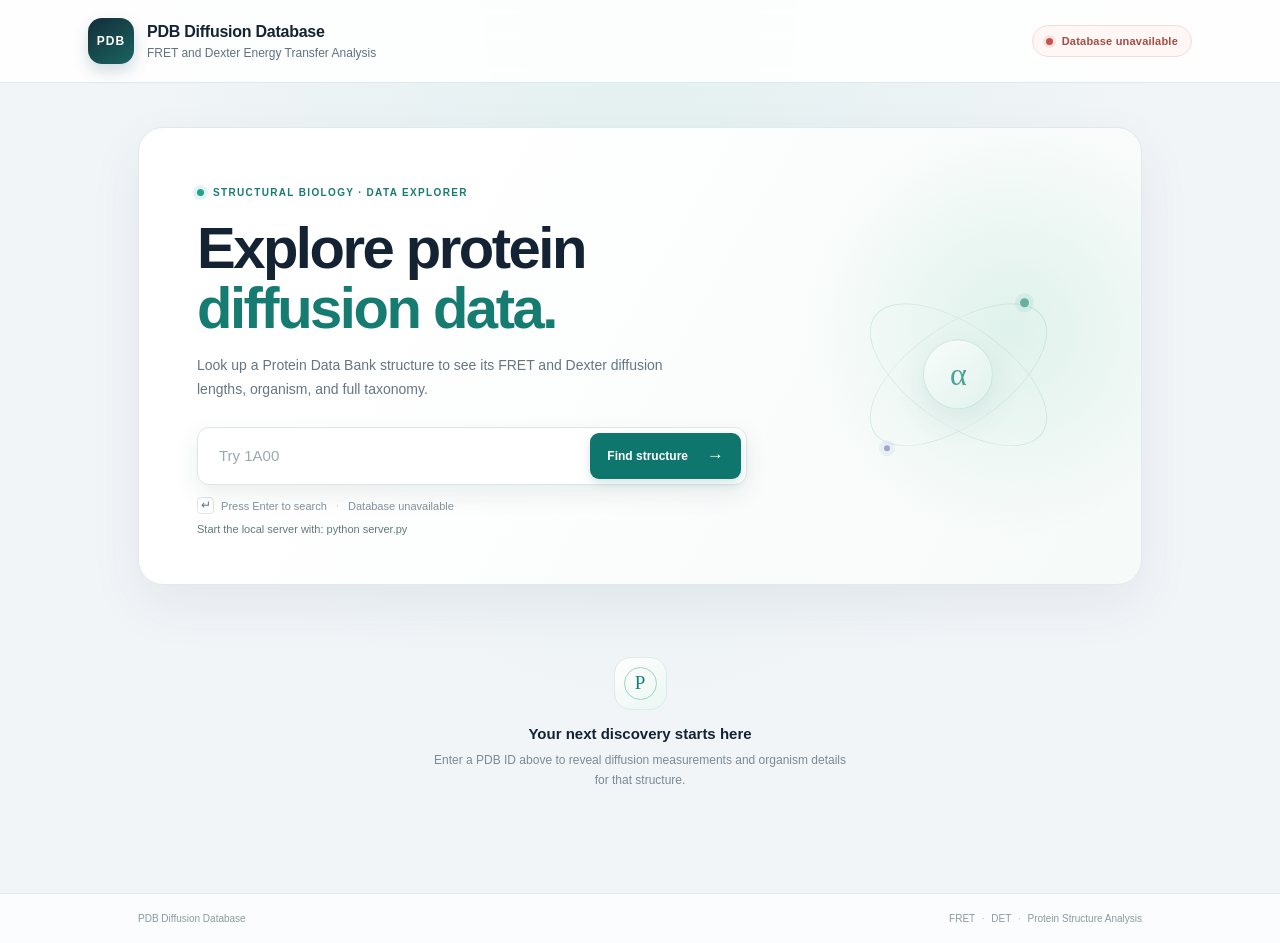
==== index.html @ 1351ec90 "first commit" ====
<!DOCTYPE html>
<html lang="en">
<head>
    <meta charset="UTF-8">
    <meta name="viewport" content="width=device-width, initial-scale=1.0">

    <title>PDB Diffusion Database</title>

    <link rel="stylesheet" href="style.css">
</head>

<body>

    <!-- Header -->
    <header class="site-header">
        <div class="header-container">
            <div class="brand">
                <div class="brand-mark" aria-hidden="true">PDB</div>

                <div>
                    <h1>PDB Diffusion Database</h1>
                    <p>FRET and Dexter Energy Transfer Analysis</p>
                </div>
            </div>
            <div class="dataset-indicator" id="connectionStatus" role="status">
                <span class="status-dot"></span>
                Connecting to database
            </div>
        </div>
    </header>


    <!-- Main -->
    <main class="main-container">

        <!-- Search Section -->
        <section class="search-section">

            <div class="section-label">
                <span class="label-spark" aria-hidden="true"></span>
                STRUCTURAL BIOLOGY · DATA EXPLORER
            </div>

            <h2>Explore protein<br><span>diffusion data.</span></h2>

            <p class="search-description">
                Look up a Protein Data Bank structure to see its FRET and
                Dexter diffusion lengths, organism, and full taxonomy.
            </p>

            <form class="search-box" id="searchForm">

                <input
                    type="text"
                    id="pdbInput"
                    placeholder="Try 1A00"
                    autocomplete="off"
                    spellcheck="false"
                    maxlength="4"
                    aria-label="Four-character PDB identifier"
                    aria-describedby="searchHint"
                >

                <button id="searchButton" type="submit">
                    <span>Find structure</span>
                    <span class="button-arrow" aria-hidden="true">→</span>
                </button>

            </form>

            <p class="search-hint" id="searchHint">
                <span class="hint-key">↵</span> Press Enter to search
                <span class="hint-divider">·</span>
                <span id="recordCount">Preparing database index…</span>
            </p>
            <div class="search-status" id="searchStatus" role="status" aria-live="polite"></div>
            <div class="hero-decoration" aria-hidden="true">
                <span class="orbit orbit-one"></span>
                <span class="orbit orbit-two"></span>
                <span class="orbit-core">α</span>
                <span class="orbit-dot orbit-dot-one"></span>
                <span class="orbit-dot orbit-dot-two"></span>
            </div>

        </section>


        <!-- Result -->
        <section id="resultSection" class="result-section hidden">

            <!-- PDB Header -->
            <div class="result-header">

                <div>
                    <span class="result-label">PDB STRUCTURE</span>

                    <h2 id="pdbIdDisplay">1A00</h2>
                </div>

                <div class="result-status">
                    <span class="status-dot"></span>
                    Database Match
                </div>

            </div>


            <!-- Diffusion Results -->
            <div class="metrics-grid">

                <div class="metric-card fret-card">

                    <div class="metric-title">
                        FRET Diffusion Length
                    </div>

                    <div class="metric-value">
                        <span id="fretValue">—</span>
                        <span class="metric-unit">Å</span>
                    </div>

                    <div class="metric-description">
                        Förster Resonance Energy Transfer
                    </div>

                </div>


                <div class="metric-card det-card">

                    <div class="metric-title">
                        DET Diffusion Length
                    </div>

                    <div class="metric-value">
                        <span id="detValue">—</span>
                        <span class="metric-unit">Å</span>
                    </div>

                    <div class="metric-description">
                        Dexter Energy Transfer
                    </div>

                </div>

            </div>


            <!-- Organism -->
            <div class="content-card">

                <div class="card-header">
                    <h3>Organism Information</h3>
                </div>

                <div class="info-grid">

                    <div class="info-item">
                        <span class="info-label">Species</span>
                        <span class="info-value" id="species"></span>
                    </div>

                    <div class="info-item">
                        <span class="info-label">Scientific Name</span>
                        <span class="info-value" id="scientificName"></span>
                    </div>

                    <div class="info-item">
                        <span class="info-label">Taxonomy ID</span>
                        <span class="info-value" id="taxId"></span>
                    </div>

                </div>

            </div>


            <!-- Taxonomy -->
            <div class="content-card">

                <div class="card-header">
                    <h3>Taxonomic Classification</h3>
                </div>

                <div class="taxonomy-grid">

                    <div class="taxonomy-item">
                        <span>Kingdom</span>
                        <strong id="kingdom">—</strong>
                    </div>

                    <div class="taxonomy-item">
                        <span>Phylum</span>
                        <strong id="phylum">—</strong>
                    </div>

                    <div class="taxonomy-item">
                        <span>Class</span>
                        <strong id="className">—</strong>
                    </div>

                    <div class="taxonomy-item">
                        <span>Order</span>
                        <strong id="order">—</strong>
                    </div>

                    <div class="taxonomy-item">
                        <span>Family</span>
                        <strong id="family">—</strong>
                    </div>

                    <div class="taxonomy-item">
                        <span>Genus</span>
                        <strong id="genus">—</strong>
                    </div>

                    <div class="taxonomy-item">
                        <span>Species</span>
                        <strong id="speciesY">—</strong>
                    </div>

                </div>

            </div>


            <!-- Lineage -->
            <div class="content-card">

                <div class="card-header">
                    <h3>Full Taxonomic Lineage</h3>
                </div>

                <div class="lineage" id="lineage">
                    —
                </div>

            </div>


            <!-- Raw Data -->
            <div class="content-card">

                <div class="card-header">
                    <h3>Database Record</h3>
                </div>

                <div class="raw-record" id="rawRecord">
                </div>

            </div>

        </section>


        <!-- No Result -->
        <section id="noResult" class="no-result hidden">

            <div class="no-result-icon">
                ?
            </div>

            <h3>PDB ID <span id="noResultId"></span> not found</h3>

            <p>
                No matching structure was found in this database.
            </p>

            <p class="hint">
                Check the four-character identifier and try again.
            </p>

        </section>


        <!-- Initial Information -->
        <section id="initialMessage" class="initial-message">

            <div class="initial-icon" aria-hidden="true">
                <span class="initial-icon-ring"></span>
                <span class="initial-icon-core">P</span>
            </div>

            <h3>Your next discovery starts here</h3>

            <p>
                Enter a PDB ID above to reveal diffusion measurements and
                organism details for that structure.
            </p>

        </section>

    </main>


    <!-- Footer -->
    <footer class="site-footer">

        <div>
            PDB Diffusion Database
        </div>

        <div>
            FRET <span>·</span> DET <span>·</span> Protein Structure Analysis
        </div>

    </footer>


    <script src="script.js"></script>

</body>
</html>
---- style.css ----
* {
    box-sizing: border-box;
    margin: 0;
    padding: 0;
}

:root {
    --background: #f2f5f8;
    --surface: #ffffff;
    --text: #142333;
    --text-secondary: #617181;
    --text-light: #8795a2;
    --border: #e4eaf0;
    --primary: #0b796f;
    --primary-dark: #075d56;
    --fret: #128d82;
    --det: #6570c7;
    --success: #168363;
    --radius: 16px;
}

body {
    min-height: 100vh;
    background:
        radial-gradient(ellipse at 50% 0%, rgba(201, 231, 227, 0.36), transparent 34rem),
        var(--background);
    color: var(--text);
    font-family: Inter, -apple-system, BlinkMacSystemFont, "Segoe UI", Roboto, Helvetica, Arial, sans-serif;
}

.site-header {
    position: relative;
    z-index: 1;
    border-bottom: 1px solid rgba(220, 230, 235, 0.9);
    background: rgba(255, 255, 255, 0.88);
    backdrop-filter: blur(16px);
}

.header-container {
    display: flex;
    max-width: 1160px;
    min-height: 82px;
    align-items: center;
    justify-content: space-between;
    margin: 0 auto;
    padding: 15px 28px;
}

.brand {
    display: flex;
    align-items: center;
    gap: 13px;
}

.brand-mark {
    display: flex;
    width: 46px;
    height: 46px;
    align-items: center;
    justify-content: center;
    border-radius: 14px;
    background: linear-gradient(145deg, #132d3a, #1a655f);
    box-shadow: 0 7px 16px rgba(16, 65, 72, 0.19);
    color: #fff;
    font-size: 12px;
    font-weight: 700;
    letter-spacing: 1px;
}

.brand h1 {
    font-size: 16px;
    font-weight: 680;
    letter-spacing: -0.25px;
    line-height: 1.2;
}

.brand p {
    margin-top: 4px;
    color: var(--text-secondary);
    font-size: 12px;
}

.dataset-indicator {
    display: inline-flex;
    align-items: center;
    gap: 9px;
    border: 1px solid var(--border);
    border-radius: 999px;
    padding: 9px 13px;
    background: #fff;
    color: var(--text-secondary);
    font-size: 11px;
    font-weight: 650;
    letter-spacing: 0.02em;
}

.status-dot {
    width: 7px;
    height: 7px;
    flex: 0 0 auto;
    border-radius: 50%;
    background: #c58a34;
    box-shadow: 0 0 0 3px rgba(197, 138, 52, 0.13);
}

.dataset-indicator.is-connected {
    border-color: #d6eee4;
    background: #f1faf6;
    color: #16765e;
}

.dataset-indicator.is-connected .status-dot,
.result-status .status-dot {
    background: var(--success);
    box-shadow: 0 0 0 3px rgba(22, 131, 99, 0.12);
}

.dataset-indicator.is-disconnected {
    border-color: #f4ddd8;
    background: #fff7f5;
    color: #a74b43;
}

.dataset-indicator.is-disconnected .status-dot {
    background: #c25549;
    box-shadow: 0 0 0 3px rgba(194, 85, 73, 0.12);
}

.main-container {
    max-width: 1060px;
    margin: 0 auto;
    padding: 44px 28px 76px;
}

.search-section {
    position: relative;
    isolation: isolate;
    overflow: hidden;
    min-height: 365px;
    margin: 0 auto 34px;
    border: 1px solid #e1e9e9;
    border-radius: 25px;
    padding: 54px 58px 43px;
    background:
        radial-gradient(circle at 87% 44%, rgba(216, 239, 231, 0.78), transparent 13rem),
        linear-gradient(120deg, #fff 25%, #f6faf9 100%);
    box-shadow: 0 20px 54px rgba(29, 55, 65, 0.07);
    text-align: left;
}

.section-label {
    display: inline-flex;
    align-items: center;
    gap: 9px;
    margin-bottom: 20px;
    color: #167b71;
    font-size: 10px;
    font-weight: 700;
    letter-spacing: 1.35px;
}

.label-spark {
    width: 7px;
    height: 7px;
    border-radius: 50%;
    background: #25a18f;
    box-shadow: 0 0 0 4px rgba(37, 161, 143, 0.12);
}

.search-section h2 {
    position: relative;
    z-index: 1;
    max-width: 560px;
    margin-bottom: 14px;
    font-size: clamp(40px, 5.2vw, 58px);
    font-weight: 720;
    line-height: 1.04;
    letter-spacing: -2.5px;
}

.search-section h2 span {
    color: #167b71;
}

.search-description {
    position: relative;
    z-index: 1;
    max-width: 500px;
    margin: 0;
    color: #657584;
    font-size: 14px;
    line-height: 1.75;
}

.search-box {
    position: relative;
    z-index: 2;
    display: flex;
    max-width: 550px;
    align-items: center;
    margin: 25px 0 0;
    border: 1px solid #dce5e8;
    border-radius: 12px;
    padding: 5px;
    background: #fff;
    box-shadow: 0 9px 24px rgba(31, 64, 72, 0.09);
    transition: border-color 160ms ease, box-shadow 160ms ease;
}

.search-box:focus-within {
    border-color: #70b9af;
    box-shadow: 0 0 0 4px rgba(31, 139, 126, 0.1), 0 9px 24px rgba(31, 64, 72, 0.09);
}

.search-box input {
    min-width: 0;
    flex: 1;
    border: 0;
    outline: 0;
    padding: 13px 16px;
    background: transparent;
    color: var(--text);
    font-size: 15px;
    font-weight: 600;
    letter-spacing: 1.3px;
    text-transform: uppercase;
}

.search-box input::placeholder {
    color: #9ba8b1;
    font-weight: 450;
    letter-spacing: 0;
    text-transform: none;
}

.search-box button {
    display: inline-flex;
    min-height: 46px;
    align-items: center;
    justify-content: center;
    gap: 19px;
    border: 0;
    border-radius: 9px;
    padding: 0 17px;
    background: #0e766c;
    box-shadow: 0 4px 10px rgba(14, 118, 108, 0.18);
    color: #fff;
    cursor: pointer;
    font-size: 12px;
    font-weight: 600;
    transition: background 160ms ease, transform 160ms ease;
}

.search-box button:hover {
    background: #095f57;
    transform: translateY(-1px);
}

.search-box button:disabled {
    cursor: wait;
    opacity: 0.75;
}

.button-arrow {
    font-size: 17px;
    line-height: 1;
}

.search-hint {
    position: relative;
    z-index: 1;
    margin-top: 12px;
    color: #84929d;
    font-size: 11px;
}

.hint-key {
    display: inline-grid;
    width: 17px;
    height: 17px;
    place-items: center;
    margin-right: 4px;
    border: 1px solid #dfe6e9;
    border-radius: 4px;
    background: #fff;
    color: #637582;
    font-size: 12px;
}

.hint-divider {
    padding: 0 6px;
    color: #c0cbd0;
}

.search-status {
    position: relative;
    z-index: 1;
    min-height: 18px;
    margin-top: 9px;
    color: #607b78;
    font-size: 11px;
}

.hero-decoration {
    position: absolute;
    z-index: 0;
    top: 50%;
    right: 6.5%;
    width: 235px;
    height: 235px;
    transform: translateY(-42%);
    opacity: 0.74;
}

.orbit {
    position: absolute;
    inset: 15px;
    border: 1px solid rgba(33, 128, 116, 0.2);
    border-radius: 50%;
}

.orbit-one {
    transform: rotate(35deg) scaleY(0.48);
}

.orbit-two {
    transform: rotate(-35deg) scaleY(0.48);
}

.orbit-core {
    position: absolute;
    top: 50%;
    left: 50%;
    display: grid;
    width: 70px;
    height: 70px;
    place-items: center;
    border: 1px solid rgba(28, 129, 116, 0.2);
    border-radius: 50%;
    background: linear-gradient(145deg, #fff, #dff2eb);
    box-shadow: 0 12px 34px rgba(30, 104, 95, 0.14);
    color: #19877a;
    font-family: Georgia, serif;
    font-size: 32px;
    transform: translate(-50%, -50%);
}

.orbit-dot {
    position: absolute;
    width: 9px;
    height: 9px;
    border-radius: 50%;
    background: #3a9a8c;
    box-shadow: 0 0 0 5px rgba(58, 154, 140, 0.12);
}

.orbit-dot-one {
    top: 41px;
    right: 47px;
}

.orbit-dot-two {
    bottom: 41px;
    left: 43px;
    width: 6px;
    height: 6px;
    background: #7f88c4;
    box-shadow: 0 0 0 5px rgba(127, 136, 196, 0.13);
}

.result-section {
    animation: fadeIn 240ms ease both;
}

.hidden {
    display: none !important;
}

.result-header {
    display: flex;
    align-items: center;
    justify-content: space-between;
    margin: 0 2px 17px;
}

.result-label {
    display: block;
    margin-bottom: 4px;
    color: #8897a1;
    font-size: 9px;
    font-weight: 700;
    letter-spacing: 1.5px;
}

.result-header h2 {
    font-size: 30px;
    letter-spacing: -0.7px;
}

.result-status {
    display: flex;
    align-items: center;
    gap: 9px;
    border: 1px solid #d9eee6;
    border-radius: 999px;
    padding: 8px 12px;
    background: #f4fbf7;
    color: #16765e;
    font-size: 11px;
    font-weight: 600;
}

.metrics-grid {
    display: grid;
    grid-template-columns: repeat(2, minmax(0, 1fr));
    gap: 15px;
    margin-bottom: 15px;
}

.metric-card,
.content-card,
.no-result {
    border: 1px solid #e3e9ee;
    border-radius: 15px;
    background: var(--surface);
    box-shadow: 0 7px 20px rgba(33, 55, 66, 0.035);
}

.metric-card {
    position: relative;
    min-height: 150px;
    overflow: hidden;
    padding: 24px 25px 22px 28px;
    background: linear-gradient(135deg, #fff, #fbfdfd);
    transition: transform 180ms ease, box-shadow 180ms ease;
}

.metric-card:hover {
    transform: translateY(-2px);
    box-shadow: 0 12px 27px rgba(33, 55, 66, 0.08);
}

.metric-card::before {
    position: absolute;
    top: 0;
    bottom: 0;
    left: 0;
    width: 3px;
    content: "";
}

.fret-card::before {
    background: linear-gradient(180deg, #29a18f, #168275);
}

.det-card::before {
    background: linear-gradient(180deg, #8588d1, #616cba);
}

.metric-title {
    margin-bottom: 13px;
    color: #637481;
    font-size: 12px;
    font-weight: 550;
}

.metric-value {
    color: #183345;
    font-size: 38px;
    font-weight: 700;
    letter-spacing: -1.5px;
}

.metric-unit {
    margin-left: 3px;
    color: #72828e;
    font-size: 15px;
    font-weight: 500;
}

.metric-description {
    margin-top: 7px;
    color: #91a0aa;
    font-size: 11px;
}

.content-card {
    overflow: hidden;
    margin-bottom: 14px;
}

.card-header {
    border-bottom: 1px solid var(--border);
    padding: 15px 20px;
    background: #fcfdfd;
}

.card-header h3 {
    color: #263c4b;
    font-size: 12px;
    font-weight: 650;
    letter-spacing: 0.05px;
}

.info-grid {
    display: grid;
    grid-template-columns: repeat(3, minmax(0, 1fr));
}

.info-item {
    min-width: 0;
    border-right: 1px solid var(--border);
    padding: 17px 20px;
}

.info-item:last-child {
    border-right: 0;
}

.info-label,
.taxonomy-item span {
    display: block;
    margin-bottom: 7px;
    color: #8998a2;
    font-size: 9px;
    letter-spacing: 0.8px;
    text-transform: uppercase;
}

.info-value,
.taxonomy-item strong {
    color: #273d4c;
    font-size: 12px;
    font-weight: 600;
    overflow-wrap: anywhere;
}

.taxonomy-grid {
    display: grid;
    grid-template-columns: repeat(4, minmax(0, 1fr));
}

.taxonomy-item {
    min-width: 0;
    border-right: 1px solid var(--border);
    border-bottom: 1px solid var(--border);
    padding: 15px 18px;
}

.taxonomy-item:nth-child(4n) {
    border-right: 0;
}

.taxonomy-item:nth-last-child(-n + 3) {
    border-bottom: 0;
}

.lineage {
    padding: 18px 20px;
    color: #536b78;
    font-size: 12px;
    line-height: 1.9;
    overflow-wrap: anywhere;
}

.raw-record {
    display: grid;
    grid-template-columns: repeat(2, minmax(0, 1fr));
    gap: 1px;
    padding: 1px;
    background: var(--border);
}

.raw-field {
    min-width: 0;
    padding: 13px 16px;
    background: #fff;
}

.raw-field-name {
    display: block;
    margin-bottom: 5px;
    color: #8998a2;
    font-size: 9px;
    letter-spacing: 0.6px;
    text-transform: uppercase;
}

.raw-field-value {
    color: #405866;
    font-size: 11px;
    line-height: 1.55;
    overflow-wrap: anywhere;
}

.initial-message {
    padding: 38px 20px 27px;
    color: var(--text-secondary);
    text-align: center;
}

.initial-icon {
    position: relative;
    display: grid;
    width: 53px;
    height: 53px;
    place-items: center;
    margin: 0 auto 15px;
    border: 1px solid #dcece7;
    border-radius: 17px;
    background: linear-gradient(145deg, #fff, #eaf6f2);
    color: #197f74;
}

.initial-icon-ring {
    position: absolute;
    inset: 9px;
    border: 1px solid #9ed2c7;
    border-radius: 50%;
}

.initial-icon-core {
    position: relative;
    font-family: Georgia, serif;
    font-size: 19px;
}

.initial-message h3 {
    margin-bottom: 8px;
    color: var(--text);
    font-size: 15px;
}

.initial-message p {
    max-width: 420px;
    margin: 0 auto;
    color: #7c8a95;
    font-size: 12px;
    line-height: 1.7;
}

.no-result {
    max-width: 550px;
    margin: 40px auto;
    padding: 39px 28px;
    text-align: center;
}

.no-result-icon {
    display: flex;
    width: 42px;
    height: 42px;
    align-items: center;
    justify-content: center;
    margin: 0 auto 15px;
    border-radius: 50%;
    background: #f3f6f7;
    color: #6d818b;
    font-weight: 700;
}

.no-result h3 {
    margin-bottom: 7px;
    font-size: 16px;
}

.no-result p {
    color: var(--text-secondary);
    font-size: 12px;
    line-height: 1.5;
}

.no-result .hint {
    margin-top: 7px;
    color: var(--text-light);
    font-size: 11px;
}

.site-footer {
    display: flex;
    justify-content: space-between;
    border-top: 1px solid #e3e9ed;
    padding: 19px max(28px, calc((100% - 1004px) / 2));
    background: rgba(255, 255, 255, 0.7);
    color: #8a99a2;
    font-size: 10px;
}

.site-footer span {
    padding: 0 4px;
    color: #b3c0c6;
}

@keyframes fadeIn {
    from {
        opacity: 0;
        transform: translateY(5px);
    }
    to {
        opacity: 1;
        transform: translateY(0);
    }
}

@media (max-width: 700px) {
    .header-container {
        min-height: 72px;
        padding: 12px 17px;
    }

    .brand {
        gap: 10px;
    }

    .brand-mark {
        width: 40px;
        height: 40px;
        border-radius: 12px;
        font-size: 10px;
    }

    .brand h1 {
        font-size: 13px;
    }

    .brand p {
        font-size: 10px;
    }

    .dataset-indicator {
        gap: 6px;
        padding: 7px 9px;
        font-size: 0;
    }

    .dataset-indicator .status-dot {
        margin: 0 2px;
    }

    .main-container {
        padding: 25px 15px 48px;
    }

    .search-section {
        min-height: 0;
        margin-bottom: 28px;
        border-radius: 19px;
        padding: 35px 23px 29px;
    }

    .search-section h2 {
        max-width: 365px;
        font-size: clamp(39px, 11vw, 51px);
        letter-spacing: -1.8px;
    }

    .search-description {
        max-width: 380px;
        font-size: 13px;
    }

    .search-box {
        gap: 6px;
        margin-top: 21px;
    }

    .search-box input {
        padding: 12px;
    }

    .search-box button {
        min-height: 45px;
        gap: 9px;
        padding: 0 12px;
    }

    .search-hint {
        line-height: 1.8;
    }

    .hero-decoration {
        top: 26px;
        right: 0;
        width: 120px;
        height: 120px;
        transform: none;
        opacity: 0.36;
    }

    .orbit-core {
        width: 43px;
        height: 43px;
        font-size: 21px;
    }

    .orbit-dot-one {
        top: 22px;
        right: 23px;
    }

    .orbit-dot-two {
        bottom: 22px;
        left: 22px;
    }

    .result-header {
        gap: 10px;
    }

    .result-status {
        gap: 7px;
        padding: 7px 9px;
        font-size: 9px;
    }

    .metrics-grid {
        gap: 11px;
    }

    .metric-card {
        min-height: 135px;
        padding: 20px 19px 18px 23px;
    }

    .info-grid {
        grid-template-columns: 1fr;
    }

    .info-item {
        border-right: 0;
        border-bottom: 1px solid var(--border);
    }

    .info-item:last-child {
        border-bottom: 0;
    }

    .taxonomy-grid {
        grid-template-columns: repeat(2, minmax(0, 1fr));
    }

    .taxonomy-item:nth-child(4n) {
        border-right: 1px solid var(--border);
    }

    .taxonomy-item:nth-child(2n) {
        border-right: 0;
    }

    .taxonomy-item:nth-last-child(-n + 3) {
        border-bottom: 1px solid var(--border);
    }

    .taxonomy-item:last-child {
        border-bottom: 0;
    }

    .site-footer {
        flex-direction: column;
        gap: 7px;
        padding: 18px 15px;
        text-align: center;
    }
}

@media (max-width: 390px) {
    .header-container {
        padding-right: 12px;
        padding-left: 12px;
    }

    .brand h1 {
        font-size: 11px;
    }

    .brand p {
        font-size: 9px;
    }

    .dataset-indicator {
        padding: 7px;
    }

    .search-section {
        padding-right: 17px;
        padding-left: 17px;
    }
}

@media (prefers-reduced-motion: reduce) {
    *,
    *::before,
    *::after {
        scroll-behavior: auto !important;
        animation-duration: 0.01ms !important;
        animation-iteration-count: 1 !important;
        transition-duration: 0.01ms !important;
    }
}
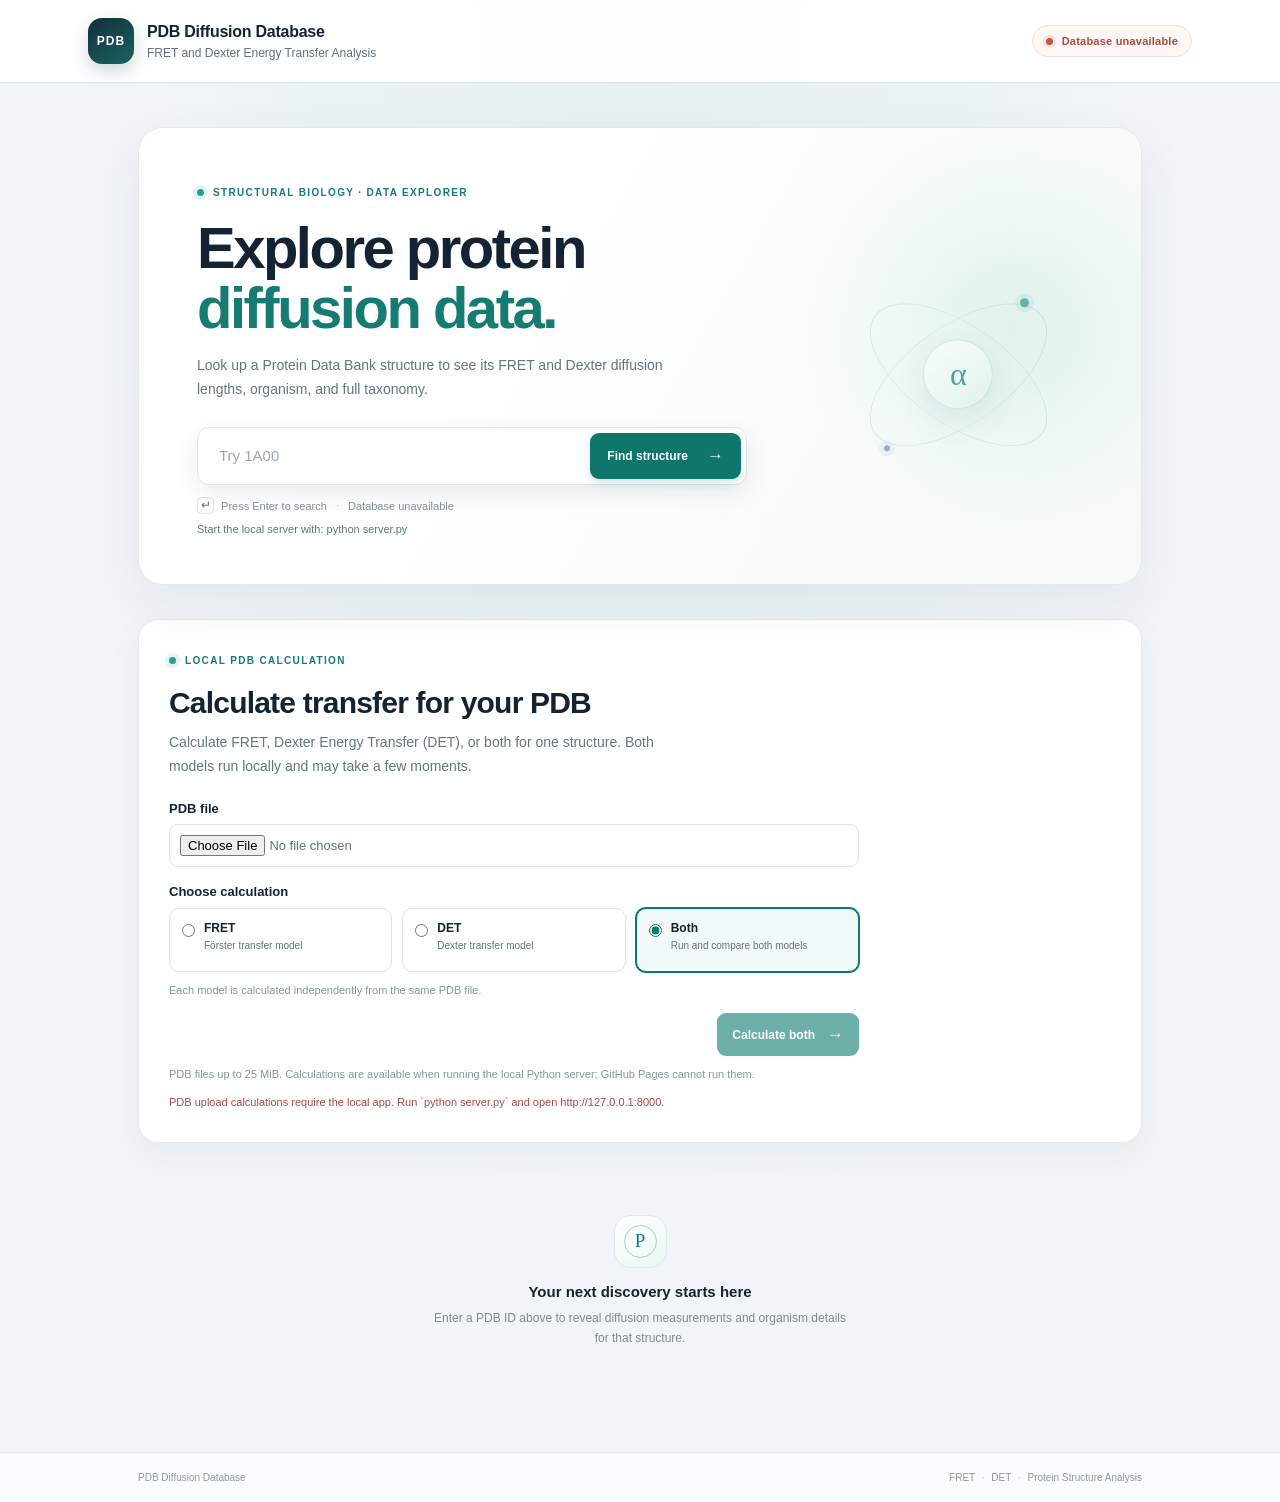
==== commit bbdab320: "updated the full work on both det and fret and included into the tool" ====
--- a/index.html
+++ b/index.html
@@ -84,6 +84,81 @@
 
         </section>
 
+        <section class="fret-upload-section" aria-labelledby="fretUploadHeading">
+            <div class="section-label">
+                <span class="label-spark" aria-hidden="true"></span>
+                LOCAL PDB CALCULATION
+            </div>
+            <h2 id="fretUploadHeading">Calculate transfer for your PDB</h2>
+            <p class="search-description">
+                Calculate FRET, Dexter Energy Transfer (DET), or both for one
+                structure. Both models run locally and may take a few moments.
+            </p>
+            <form id="fretUploadForm" class="fret-upload-form">
+                <label for="pdbFile">PDB file</label>
+                <div class="fret-upload-controls">
+                    <input
+                        id="pdbFile"
+                        name="pdbFile"
+                        type="file"
+                        accept=".pdb,.ent,chemical/x-pdb"
+                        required
+                        aria-describedby="fretUploadHint"
+                    >
+                </div>
+                <fieldset class="calculation-choice" aria-describedby="calculationChoiceHint">
+                    <legend>Choose calculation</legend>
+                    <label class="calculation-option">
+                        <input type="radio" name="calculation" value="fret">
+                        <span>
+                            <strong>FRET</strong>
+                            <small>Förster transfer model</small>
+                        </span>
+                    </label>
+                    <label class="calculation-option">
+                        <input type="radio" name="calculation" value="det">
+                        <span>
+                            <strong>DET</strong>
+                            <small>Dexter transfer model</small>
+                        </span>
+                    </label>
+                    <label class="calculation-option">
+                        <input type="radio" name="calculation" value="both" checked>
+                        <span>
+                            <strong>Both</strong>
+                            <small>Run and compare both models</small>
+                        </span>
+                    </label>
+                </fieldset>
+                <p id="calculationChoiceHint" class="fret-upload-hint">
+                    Each model is calculated independently from the same PDB file.
+                </p>
+                <div class="fret-upload-controls fret-submit-controls">
+                    <button id="fretUploadButton" type="submit" disabled>
+                        <span>Calculate both</span>
+                        <span class="button-arrow" aria-hidden="true">→</span>
+                    </button>
+                </div>
+                <p id="fretUploadHint" class="fret-upload-hint">
+                    PDB files up to 25 MiB. Calculations are available when running
+                    the local Python server; GitHub Pages cannot run them.
+                </p>
+                <div id="fretUploadStatus" class="fret-upload-status" role="status" aria-live="polite">
+                    Checking local calculator…
+                </div>
+                <div id="fretUploadResult" class="fret-upload-results hidden" aria-live="polite">
+                    <div id="fretResultRow" class="fret-upload-result fret-result">
+                        <span>FRET diffusion length</span>
+                        <strong id="fretUploadValue">—</strong>
+                    </div>
+                    <div id="detResultRow" class="fret-upload-result det-result">
+                        <span>DET diffusion length</span>
+                        <strong id="detUploadValue">—</strong>
+                    </div>
+                    <p id="fretUploadResultError" class="fret-upload-result-error hidden" role="alert"></p>
+                </div>
+            </form>
+        </section>
 
         <!-- Result -->
         <section id="resultSection" class="result-section hidden">
@@ -308,6 +383,7 @@
 
 
     <script src="script.js"></script>
+    <script src="fret_upload.js"></script>
 
 </body>
 </html>
--- a/style.css
+++ b/style.css
@@ -180,6 +180,197 @@
 
 .search-section h2 span {
     color: #167b71;
+}
+
+.fret-upload-section {
+    margin: 0 auto 34px;
+    border: 1px solid var(--border);
+    border-radius: 20px;
+    padding: 30px;
+    background: var(--surface);
+    box-shadow: 0 12px 34px rgba(29, 55, 65, 0.05);
+}
+
+.fret-upload-section h2 {
+    margin-bottom: 10px;
+    font-size: clamp(23px, 3vw, 30px);
+    letter-spacing: -0.8px;
+}
+
+.fret-upload-form {
+    max-width: 690px;
+    margin-top: 22px;
+}
+
+.fret-upload-form > label {
+    display: block;
+    margin-bottom: 8px;
+    color: var(--text);
+    font-size: 13px;
+    font-weight: 650;
+}
+
+.fret-upload-controls {
+    display: flex;
+    align-items: center;
+    gap: 12px;
+}
+
+.fret-upload-controls input {
+    min-width: 0;
+    flex: 1;
+    border: 1px solid #dce5e8;
+    border-radius: 9px;
+    padding: 10px;
+    background: #fff;
+    color: var(--text-secondary);
+    font: inherit;
+    font-size: 13px;
+}
+
+.calculation-choice {
+    display: grid;
+    grid-template-columns: repeat(3, minmax(0, 1fr));
+    gap: 10px;
+    width: 100%;
+    margin-top: 17px;
+    border: 0;
+}
+
+.calculation-choice legend {
+    margin-bottom: 9px;
+    color: var(--text);
+    font-size: 13px;
+    font-weight: 650;
+}
+
+.calculation-option {
+    display: flex;
+    min-height: 64px;
+    align-items: flex-start;
+    gap: 9px;
+    border: 1px solid #dce5e8;
+    border-radius: 10px;
+    padding: 12px;
+    cursor: pointer;
+}
+
+.calculation-option:has(input:checked) {
+    border-color: var(--primary);
+    background: #f1faf8;
+    box-shadow: 0 0 0 1px var(--primary);
+}
+
+.calculation-option input {
+    margin-top: 3px;
+    accent-color: var(--primary);
+}
+
+.calculation-option span {
+    display: grid;
+    gap: 4px;
+}
+
+.calculation-option strong {
+    font-size: 12px;
+}
+
+.calculation-option small {
+    color: var(--text-secondary);
+    font-size: 10px;
+    line-height: 1.4;
+}
+
+.fret-submit-controls {
+    justify-content: flex-end;
+    margin-top: 14px;
+}
+
+.fret-upload-controls button {
+    display: inline-flex;
+    min-height: 43px;
+    flex: 0 0 auto;
+    align-items: center;
+    justify-content: center;
+    gap: 12px;
+    border: 0;
+    border-radius: 9px;
+    padding: 0 15px;
+    background: var(--primary);
+    color: #fff;
+    cursor: pointer;
+    font-size: 12px;
+    font-weight: 650;
+}
+
+.fret-upload-controls button:hover:not(:disabled) {
+    background: var(--primary-dark);
+}
+
+.fret-upload-controls button:disabled {
+    cursor: not-allowed;
+    opacity: 0.6;
+}
+
+.fret-upload-hint,
+.fret-upload-status {
+    margin-top: 10px;
+    color: var(--text-light);
+    font-size: 11px;
+    line-height: 1.6;
+}
+
+.fret-upload-status {
+    min-height: 18px;
+    color: #607b78;
+}
+
+.fret-upload-status.is-error {
+    color: #a74b43;
+}
+
+.fret-upload-result {
+    display: flex;
+    align-items: baseline;
+    justify-content: space-between;
+    gap: 16px;
+    margin-top: 12px;
+    border-radius: 10px;
+    padding: 14px 16px;
+    background: #f1faf6;
+    color: #16765e;
+    font-size: 13px;
+}
+
+.fret-upload-results {
+    display: grid;
+    gap: 9px;
+    margin-top: 12px;
+}
+
+.fret-upload-results .fret-upload-result {
+    margin-top: 0;
+}
+
+.fret-result {
+    background: #f1faf6;
+    color: #16765e;
+}
+
+.det-result {
+    background: #f3f4fc;
+    color: #4f5ab1;
+}
+
+.fret-upload-result strong {
+    font-size: 21px;
+    font-variant-numeric: tabular-nums;
+}
+
+.fret-upload-result-error {
+    color: #a74b43;
+    font-size: 12px;
+    line-height: 1.5;
 }
 
 .search-description {
@@ -748,6 +939,25 @@
         padding: 35px 23px 29px;
     }
 
+    .fret-upload-section {
+        margin-bottom: 28px;
+        border-radius: 17px;
+        padding: 23px;
+    }
+
+    .fret-upload-controls {
+        align-items: stretch;
+        flex-direction: column;
+    }
+
+    .fret-upload-controls button {
+        width: 100%;
+    }
+
+    .calculation-choice {
+        grid-template-columns: 1fr;
+    }
+
     .search-section h2 {
         max-width: 365px;
         font-size: clamp(39px, 11vw, 51px);
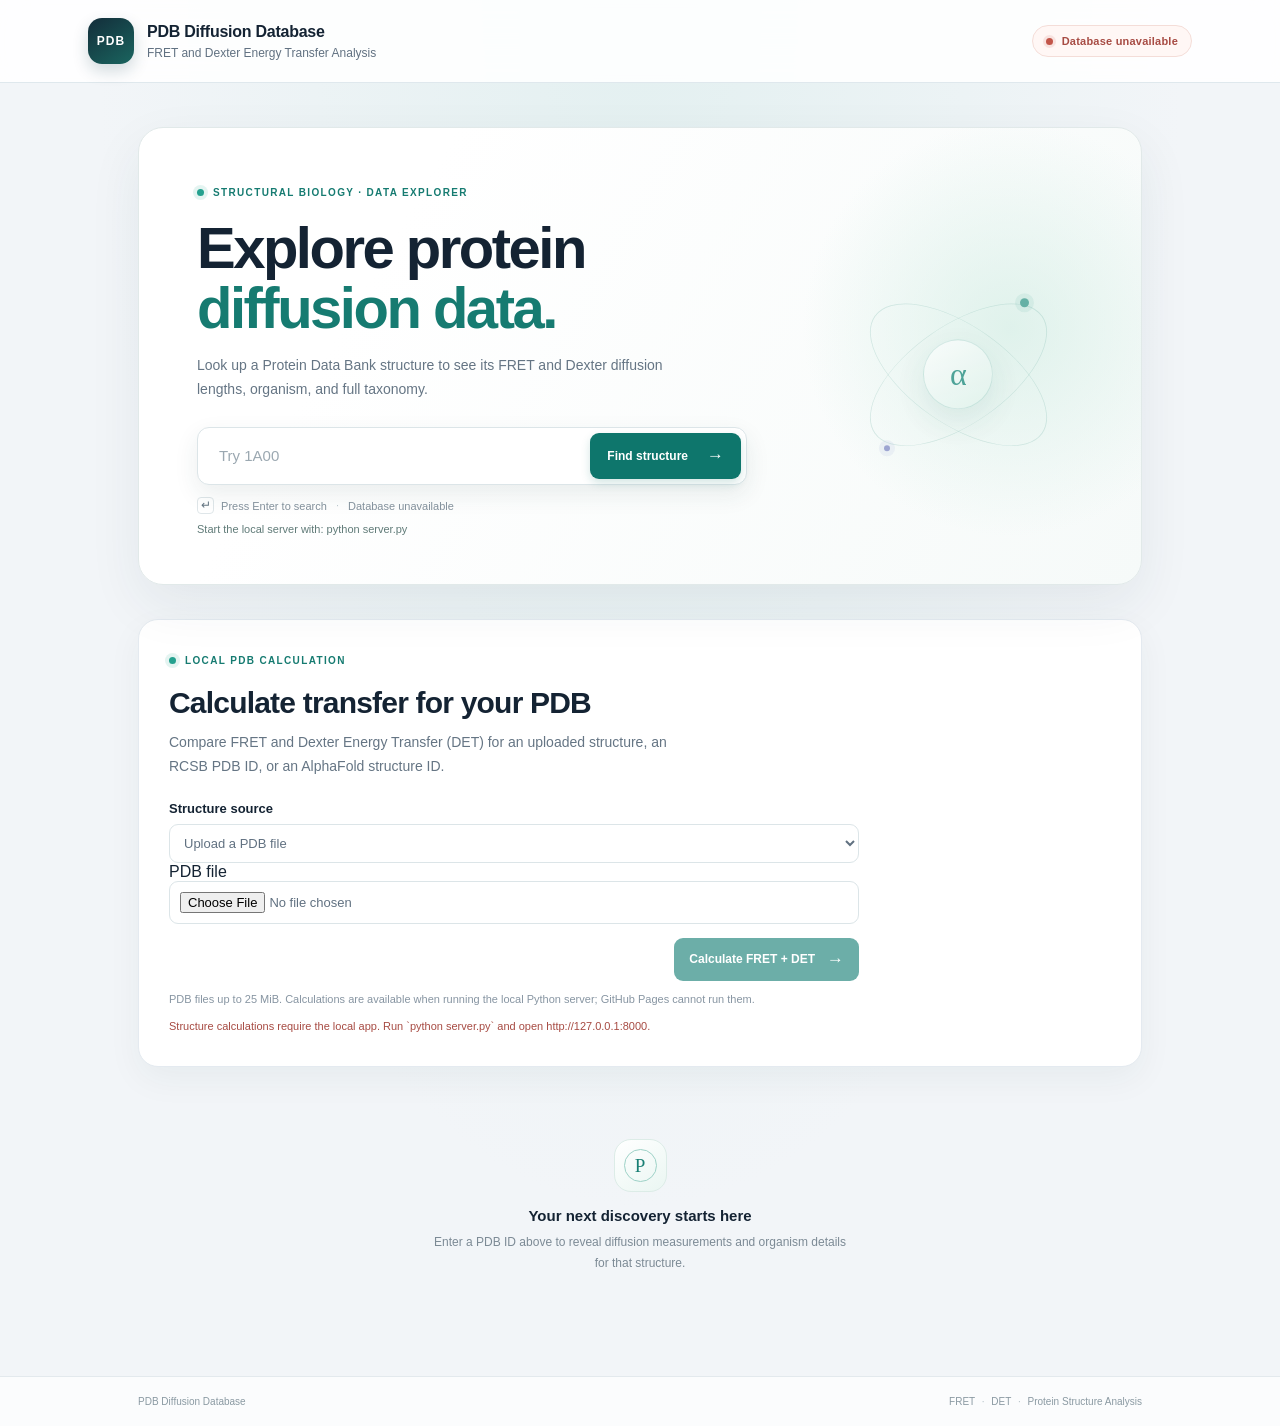
==== commit d947eec1: "intrduced the function to retrieve and calcuate from the rcsb and alphafold" ====
--- a/index.html
+++ b/index.html
@@ -91,51 +91,50 @@
             </div>
             <h2 id="fretUploadHeading">Calculate transfer for your PDB</h2>
             <p class="search-description">
-                Calculate FRET, Dexter Energy Transfer (DET), or both for one
-                structure. Both models run locally and may take a few moments.
+                Compare FRET and Dexter Energy Transfer (DET) for an uploaded
+                structure, an RCSB PDB ID, or an AlphaFold structure ID.
             </p>
             <form id="fretUploadForm" class="fret-upload-form">
-                <label for="pdbFile">PDB file</label>
+                <label for="inputSource">Structure source</label>
                 <div class="fret-upload-controls">
-                    <input
-                        id="pdbFile"
-                        name="pdbFile"
-                        type="file"
-                        accept=".pdb,.ent,chemical/x-pdb"
-                        required
-                        aria-describedby="fretUploadHint"
-                    >
-                </div>
-                <fieldset class="calculation-choice" aria-describedby="calculationChoiceHint">
-                    <legend>Choose calculation</legend>
-                    <label class="calculation-option">
-                        <input type="radio" name="calculation" value="fret">
-                        <span>
-                            <strong>FRET</strong>
-                            <small>Förster transfer model</small>
-                        </span>
-                    </label>
-                    <label class="calculation-option">
-                        <input type="radio" name="calculation" value="det">
-                        <span>
-                            <strong>DET</strong>
-                            <small>Dexter transfer model</small>
-                        </span>
-                    </label>
-                    <label class="calculation-option">
-                        <input type="radio" name="calculation" value="both" checked>
-                        <span>
-                            <strong>Both</strong>
-                            <small>Run and compare both models</small>
-                        </span>
-                    </label>
-                </fieldset>
-                <p id="calculationChoiceHint" class="fret-upload-hint">
-                    Each model is calculated independently from the same PDB file.
-                </p>
+                    <select id="inputSource" name="inputSource">
+                        <option value="upload">Upload a PDB file</option>
+                        <option value="rcsb">RCSB PDB ID</option>
+                        <option value="alphafold">AlphaFold structure ID</option>
+                    </select>
+                </div>
+                <div id="uploadSourceFields">
+                    <label for="pdbFile">PDB file</label>
+                    <div class="fret-upload-controls">
+                        <input
+                            id="pdbFile"
+                            name="pdbFile"
+                            type="file"
+                            accept=".pdb,.ent,chemical/x-pdb"
+                            aria-describedby="fretUploadHint"
+                        >
+                    </div>
+                </div>
+                <div id="idSourceFields" class="hidden">
+                    <label for="structureId">Structure ID</label>
+                    <div class="fret-upload-controls">
+                        <input
+                            id="structureId"
+                            name="structureId"
+                            type="text"
+                            autocomplete="off"
+                            placeholder="e.g. 1TUB or AF-P05067-F1"
+                            aria-describedby="structureIdHint"
+                        >
+                    </div>
+                    <p id="structureIdHint" class="fret-upload-hint">
+                        RCSB uses a four-character PDB ID. AlphaFold accepts a
+                        UniProt accession or AlphaFold structure ID.
+                    </p>
+                </div>
                 <div class="fret-upload-controls fret-submit-controls">
                     <button id="fretUploadButton" type="submit" disabled>
-                        <span>Calculate both</span>
+                        <span>Calculate FRET + DET</span>
                         <span class="button-arrow" aria-hidden="true">→</span>
                     </button>
                 </div>
@@ -146,16 +145,46 @@
                 <div id="fretUploadStatus" class="fret-upload-status" role="status" aria-live="polite">
                     Checking local calculator…
                 </div>
-                <div id="fretUploadResult" class="fret-upload-results hidden" aria-live="polite">
-                    <div id="fretResultRow" class="fret-upload-result fret-result">
-                        <span>FRET diffusion length</span>
-                        <strong id="fretUploadValue">—</strong>
-                    </div>
-                    <div id="detResultRow" class="fret-upload-result det-result">
-                        <span>DET diffusion length</span>
-                        <strong id="detUploadValue">—</strong>
+                <div id="fretUploadResult" class="analysis-results hidden" aria-live="polite">
+                    <h3 id="analysisTitle"></h3>
+                    <div class="analysis-model-grid">
+                        <section class="analysis-model-card fret-result" aria-labelledby="fretMetricsTitle">
+                            <h4 id="fretMetricsTitle">FRET</h4>
+                            <dl>
+                                <div><dt>Diffusion length</dt><dd id="fretUploadLength">—</dd></div>
+                                <div><dt>Total pairs</dt><dd id="fretUploadTotalPairs">—</dd></div>
+                                <div><dt>Coherent pairs</dt><dd id="fretUploadCoherentPairs">—</dd></div>
+                                <div><dt>Coherent pair fraction</dt><dd id="fretUploadFraction">—</dd></div>
+                            </dl>
+                        </section>
+                        <section class="analysis-model-card det-result" aria-labelledby="detMetricsTitle">
+                            <h4 id="detMetricsTitle">DET</h4>
+                            <dl>
+                                <div><dt>Diffusion length</dt><dd id="detUploadLength">—</dd></div>
+                                <div><dt>Total pairs</dt><dd id="detUploadTotalPairs">—</dd></div>
+                                <div><dt>Coherent pairs</dt><dd id="detUploadCoherentPairs">—</dd></div>
+                                <div><dt>Coherent pair fraction</dt><dd id="detUploadFraction">—</dd></div>
+                            </dl>
+                        </section>
                     </div>
                     <p id="fretUploadResultError" class="fret-upload-result-error hidden" role="alert"></p>
+                    <div class="analysis-charts">
+                        <section class="analysis-chart-card">
+                            <h4>Diffusion Length</h4>
+                            <p>Angstroms (Å); bars show each model</p>
+                            <div id="diffusionChart" class="comparison-chart" role="img" aria-label="Diffusion length comparison"></div>
+                        </section>
+                        <section class="analysis-chart-card">
+                            <h4>Pair Counts</h4>
+                            <p>Pairs; grouped by model</p>
+                            <div id="pairCountsChart" class="comparison-chart" role="img" aria-label="Total and coherent pair counts comparison"></div>
+                        </section>
+                        <section class="analysis-chart-card">
+                            <h4>Coherent Pair Fraction</h4>
+                            <p>Percentage (%); bars show each model</p>
+                            <div id="fractionChart" class="comparison-chart" role="img" aria-label="Coherent pair fraction comparison"></div>
+                        </section>
+                    </div>
                 </div>
             </form>
         </section>
--- a/style.css
+++ b/style.css
@@ -216,7 +216,8 @@
     gap: 12px;
 }
 
-.fret-upload-controls input {
+.fret-upload-controls input,
+.fret-upload-controls select {
     min-width: 0;
     flex: 1;
     border: 1px solid #dce5e8;
@@ -310,6 +311,174 @@
 .fret-upload-controls button:disabled {
     cursor: not-allowed;
     opacity: 0.6;
+}
+
+.analysis-results {
+    display: grid;
+    gap: 18px;
+    margin-top: 22px;
+}
+
+.analysis-results > h3 {
+    font-size: 16px;
+}
+
+.analysis-model-grid,
+.analysis-charts {
+    display: grid;
+    grid-template-columns: repeat(2, minmax(0, 1fr));
+    gap: 12px;
+}
+
+.analysis-model-card,
+.analysis-chart-card {
+    min-width: 0;
+    border: 1px solid var(--border);
+    border-radius: 12px;
+    padding: 16px;
+    background: #fff;
+}
+
+.analysis-model-card h4,
+.analysis-chart-card h4 {
+    margin-bottom: 12px;
+    font-size: 14px;
+}
+
+.analysis-model-card dl {
+    display: grid;
+    gap: 9px;
+}
+
+.analysis-model-card dl > div {
+    display: flex;
+    align-items: baseline;
+    justify-content: space-between;
+    gap: 12px;
+    border-top: 1px solid rgba(20, 35, 51, 0.08);
+    padding-top: 8px;
+}
+
+.analysis-model-card dt {
+    color: var(--text-secondary);
+    font-size: 12px;
+}
+
+.analysis-model-card dd {
+    font-size: 13px;
+    font-variant-numeric: tabular-nums;
+    font-weight: 650;
+    text-align: right;
+}
+
+.analysis-chart-card p {
+    margin-top: -7px;
+    color: var(--text-secondary);
+    font-size: 11px;
+}
+
+.analysis-charts {
+    grid-template-columns: repeat(3, minmax(0, 1fr));
+}
+
+.comparison-chart {
+    display: flex;
+    min-height: 180px;
+    align-items: stretch;
+    justify-content: space-around;
+    gap: 12px;
+    margin-top: 12px;
+    border-bottom: 1px solid var(--border);
+    padding: 10px 6px 0;
+}
+
+.chart-column {
+    display: flex;
+    min-width: 0;
+    flex: 1;
+    flex-direction: column;
+    align-items: center;
+    justify-content: flex-end;
+    gap: 7px;
+}
+
+.chart-value {
+    min-height: 14px;
+    color: var(--text-secondary);
+    font-size: 10px;
+    font-variant-numeric: tabular-nums;
+    text-align: center;
+}
+
+.chart-bar-pair {
+    display: flex;
+    width: 100%;
+    height: 140px;
+    align-items: flex-end;
+    justify-content: center;
+    gap: 5px;
+}
+
+.chart-bar {
+    width: min(35px, 42%);
+    min-height: 0;
+    border-radius: 5px 5px 0 0;
+    background: var(--fret);
+}
+
+.chart-bar.det {
+    background: var(--det);
+}
+
+.chart-bar.fret.coherent {
+    background: #83c8be;
+}
+
+.chart-bar.det.coherent {
+    background: #a5a9e0;
+}
+
+.chart-label {
+    min-height: 14px;
+    color: var(--text-secondary);
+    font-size: 10px;
+    font-weight: 650;
+    text-align: center;
+}
+
+.chart-legend {
+    display: flex;
+    flex-wrap: wrap;
+    justify-content: center;
+    gap: 10px;
+    margin-top: 10px;
+    color: var(--text-secondary);
+    font-size: 10px;
+}
+
+.chart-legend span {
+    display: inline-flex;
+    align-items: center;
+    gap: 5px;
+}
+
+.chart-legend i {
+    width: 8px;
+    height: 8px;
+    border-radius: 2px;
+    background: var(--fret);
+}
+
+.chart-legend .det-swatch {
+    background: var(--det);
+}
+
+.chart-legend .coherent-swatch {
+    background: #83c8be;
+}
+
+.chart-legend .det-coherent-swatch {
+    background: #a5a9e0;
 }
 
 .fret-upload-hint,
@@ -958,6 +1127,11 @@
         grid-template-columns: 1fr;
     }
 
+    .analysis-model-grid,
+    .analysis-charts {
+        grid-template-columns: 1fr;
+    }
+
     .search-section h2 {
         max-width: 365px;
         font-size: clamp(39px, 11vw, 51px);
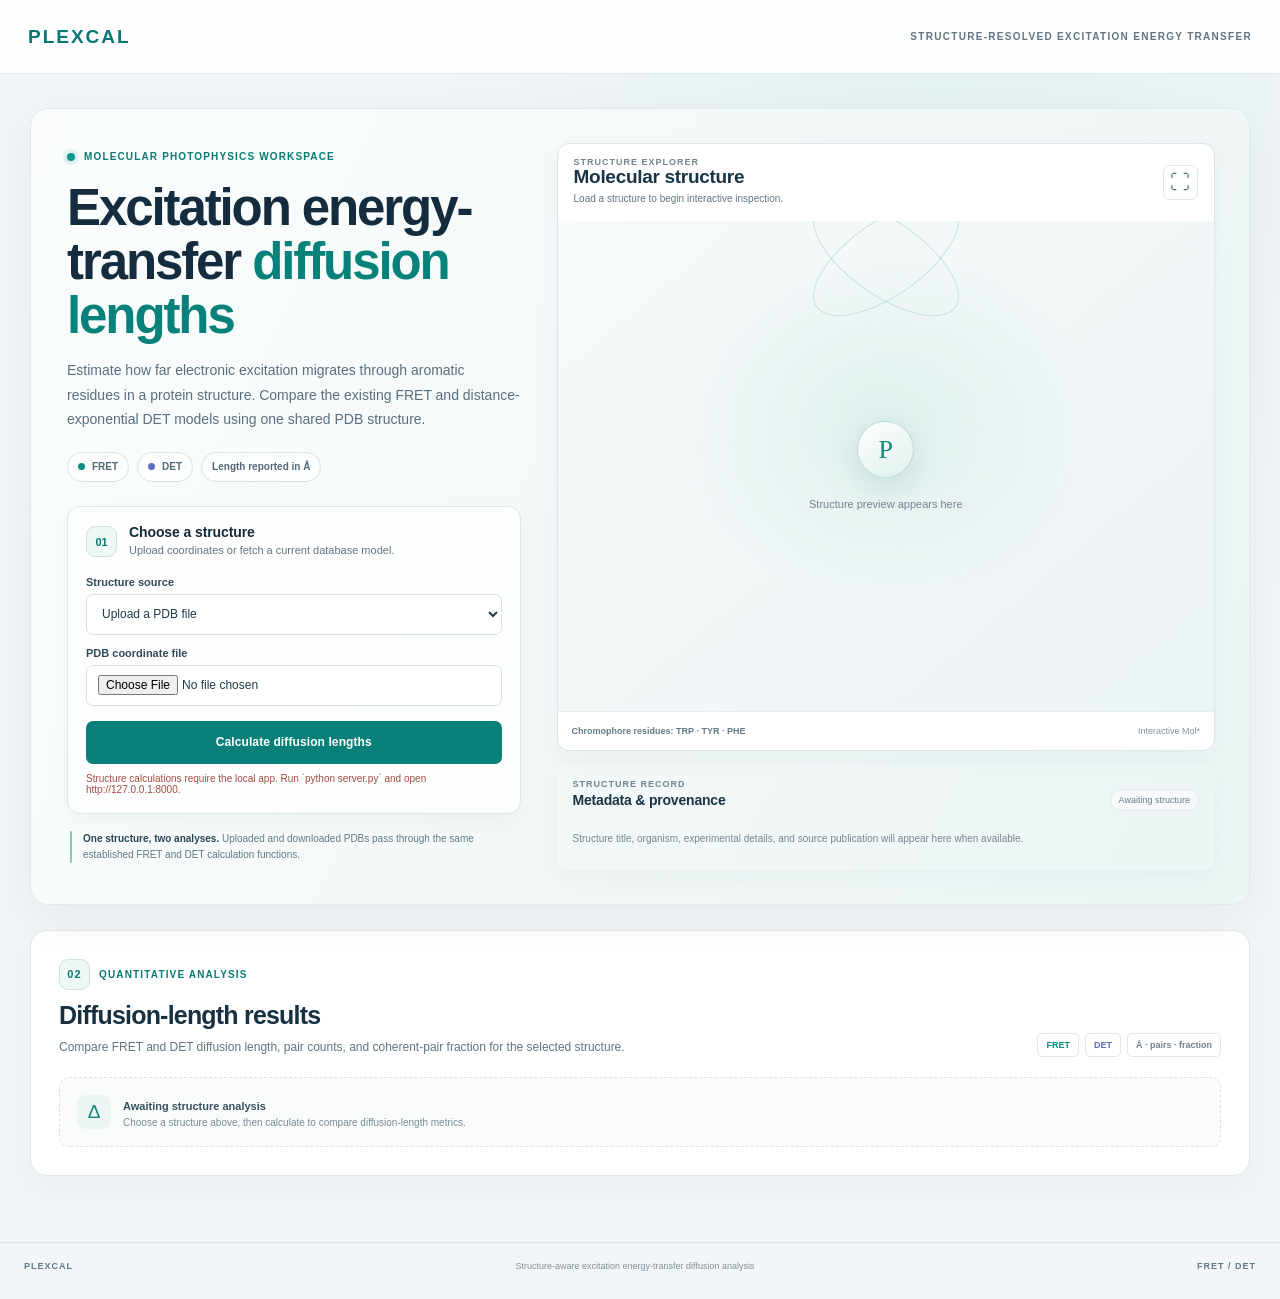
==== commit b8671a26: "molview+pdb information Added MolView package for viewing the molecular structure of uploaded and do" ====
--- a/index.html
+++ b/index.html
@@ -3,416 +3,162 @@
 <head>
     <meta charset="UTF-8">
     <meta name="viewport" content="width=device-width, initial-scale=1.0">
-
-    <title>PDB Diffusion Database</title>
-
+    <meta name="description" content="Structure-aware FRET and DET estimates of excitation energy-transfer diffusion length in aromatic proteins.">
+    <title>Plexcal | Excitation Energy-Transfer Diffusion</title>
     <link rel="stylesheet" href="style.css">
 </head>
-
 <body>
-
-    <!-- Header -->
-    <header class="site-header">
-        <div class="header-container">
-            <div class="brand">
-                <div class="brand-mark" aria-hidden="true">PDB</div>
-
-                <div>
-                    <h1>PDB Diffusion Database</h1>
-                    <p>FRET and Dexter Energy Transfer Analysis</p>
-                </div>
-            </div>
-            <div class="dataset-indicator" id="connectionStatus" role="status">
-                <span class="status-dot"></span>
-                Connecting to database
-            </div>
-        </div>
+    <header class="top-bar">
+        <a class="brand" href="./" aria-label="Plexcal home">PLEXCAL</a>
+        <div class="brand-caption">STRUCTURE-RESOLVED EXCITATION ENERGY TRANSFER</div>
     </header>
 
+    <main>
+        <section class="search-section scientific-hero" id="heroSection">
+                <form id="fretUploadForm" class="hero-copy">
+                    <div class="section-kicker"><span class="kicker-mark"></span> Molecular photophysics workspace</div>
+                    <h1>Excitation energy-transfer <span>diffusion lengths</span></h1>
+                    <p class="hero-lede">Estimate how far electronic excitation migrates through aromatic residues in a protein structure. Compare the existing FRET and distance-exponential DET models using one shared PDB structure.</p>
 
-    <!-- Main -->
-    <main class="main-container">
+                    <div class="method-chips" aria-label="Analysis methods">
+                        <span><i class="method-dot fret-dot"></i>FRET</span>
+                        <span><i class="method-dot det-dot"></i>DET</span>
+                        <span>Length reported in Å</span>
+                    </div>
 
-        <!-- Search Section -->
-        <section class="search-section">
+                    <div class="structure-input-card">
+                        <div class="input-card-heading">
+                            <span class="step-number">01</span>
+                            <div>
+                                <h2>Choose a structure</h2>
+                                <p>Upload coordinates or fetch a current database model.</p>
+                            </div>
+                        </div>
+                        <label for="structureSource">Structure source</label>
+                        <select id="structureSource" name="source">
+                            <option value="upload">Upload a PDB file</option>
+                            <option value="rcsb">RCSB Protein Data Bank</option>
+                            <option value="alphafold">AlphaFold Protein Structure Database</option>
+                        </select>
 
-            <div class="section-label">
-                <span class="label-spark" aria-hidden="true"></span>
-                STRUCTURAL BIOLOGY · DATA EXPLORER
-            </div>
+                        <div id="uploadSourceFields">
+                            <label for="pdbFile">PDB coordinate file</label>
+                            <input type="file" id="pdbFile" name="pdb_file" accept=".pdb,.ent">
+                        </div>
+                        <div id="identifierSourceFields" class="hidden">
+                            <label for="structureIdentifier" id="structureIdentifierLabel">RCSB PDB ID</label>
+                            <div class="identifier-input-row">
+                                <input type="text" id="structureIdentifier" name="structure_id" autocomplete="off" placeholder="e.g. 1TUB">
+                                <button type="button" id="loadStructurePreview" class="secondary-button">Preview</button>
+                            </div>
+                            <p class="field-hint" id="structureIdentifierHint">Enter a four-character PDB accession.</p>
+                        </div>
+                        <button type="submit" id="calculateButton" class="primary-button">Calculate diffusion lengths</button>
+                        <p id="fretUploadStatus" class="status-message" role="status" aria-live="polite">Structure preview and calculation are independent actions.</p>
+                    </div>
 
-            <h2>Explore protein<br><span>diffusion data.</span></h2>
+                    <div class="workflow-note">
+                        <span class="workflow-line"></span>
+                        <p><strong>One structure, two analyses.</strong> Uploaded and downloaded PDBs pass through the same established FRET and DET calculation functions.</p>
+                    </div>
+                </form>
 
-            <p class="search-description">
-                Look up a Protein Data Bank structure to see its FRET and
-                Dexter diffusion lengths, organism, and full taxonomy.
-            </p>
+                <div class="hero-visual-column">
+                    <section class="viewer-card" aria-labelledby="viewerHeading">
+                        <div class="viewer-heading">
+                            <div>
+                                <div class="viewer-label">STRUCTURE EXPLORER</div>
+                                <h2 id="viewerHeading">Molecular structure</h2>
+                                <p id="structureViewerStatus" role="status" aria-live="polite">Load a structure to begin interactive inspection.</p>
+                            </div>
+                            <button type="button" id="expandStructureViewer" class="viewer-icon-button" aria-label="Expand viewer" title="Expand viewer">⛶</button>
+                        </div>
+                        <div class="viewer-stage">
+                            <div id="structureViewer" class="structure-viewer" aria-label="Interactive protein structure"></div>
+                            <div id="viewerPlaceholder" class="viewer-placeholder">
+                                <span class="placeholder-orbit orbit-a"></span>
+                                <span class="placeholder-orbit orbit-b"></span>
+                                <span class="placeholder-core">P</span>
+                                <p>Structure preview appears here</p>
+                            </div>
+                        </div>
+                        <div class="viewer-footer">
+                            <span>Chromophore residues: TRP · TYR · PHE</span>
+                            <span class="viewer-provider">Interactive Mol*</span>
+                        </div>
+                    </section>
 
-            <form class="search-box" id="searchForm">
-
-                <input
-                    type="text"
-                    id="pdbInput"
-                    placeholder="Try 1A00"
-                    autocomplete="off"
-                    spellcheck="false"
-                    maxlength="4"
-                    aria-label="Four-character PDB identifier"
-                    aria-describedby="searchHint"
-                >
-
-                <button id="searchButton" type="submit">
-                    <span>Find structure</span>
-                    <span class="button-arrow" aria-hidden="true">→</span>
-                </button>
-
-            </form>
-
-            <p class="search-hint" id="searchHint">
-                <span class="hint-key">↵</span> Press Enter to search
-                <span class="hint-divider">·</span>
-                <span id="recordCount">Preparing database index…</span>
-            </p>
-            <div class="search-status" id="searchStatus" role="status" aria-live="polite"></div>
-            <div class="hero-decoration" aria-hidden="true">
-                <span class="orbit orbit-one"></span>
-                <span class="orbit orbit-two"></span>
-                <span class="orbit-core">α</span>
-                <span class="orbit-dot orbit-dot-one"></span>
-                <span class="orbit-dot orbit-dot-two"></span>
-            </div>
-
+                    <section class="metadata-card" aria-labelledby="metadataHeading">
+                        <div class="metadata-header">
+                            <div>
+                                <div class="viewer-label">STRUCTURE RECORD</div>
+                                <h2 id="metadataHeading">Metadata & provenance</h2>
+                            </div>
+                            <span id="metadataSourceBadge" class="metadata-source-badge">Awaiting structure</span>
+                        </div>
+                        <p id="structureMetadataStatus" class="metadata-status">Structure title, organism, experimental details, and source publication will appear here when available.</p>
+                        <dl id="structureMetadata" class="metadata-list"></dl>
+                        <div id="structureMetadataLinks" class="metadata-links"></div>
+                    </section>
+                </div>
         </section>
 
-        <section class="fret-upload-section" aria-labelledby="fretUploadHeading">
-            <div class="section-label">
-                <span class="label-spark" aria-hidden="true"></span>
-                LOCAL PDB CALCULATION
-            </div>
-            <h2 id="fretUploadHeading">Calculate transfer for your PDB</h2>
-            <p class="search-description">
-                Compare FRET and Dexter Energy Transfer (DET) for an uploaded
-                structure, an RCSB PDB ID, or an AlphaFold structure ID.
-            </p>
-            <form id="fretUploadForm" class="fret-upload-form">
-                <label for="inputSource">Structure source</label>
-                <div class="fret-upload-controls">
-                    <select id="inputSource" name="inputSource">
-                        <option value="upload">Upload a PDB file</option>
-                        <option value="rcsb">RCSB PDB ID</option>
-                        <option value="alphafold">AlphaFold structure ID</option>
-                    </select>
+        <section class="fret-upload-section analysis-section">
+                <div class="analysis-heading">
+                    <div>
+                        <div class="section-kicker"><span class="step-number">02</span> Quantitative analysis</div>
+                        <h2>Diffusion-length results</h2>
+                        <p class="section-description">Compare FRET and DET diffusion length, pair counts, and coherent-pair fraction for the selected structure.</p>
+                    </div>
+                    <div class="analysis-units"><span>FRET</span><span>DET</span><span>Å · pairs · fraction</span></div>
                 </div>
-                <div id="uploadSourceFields">
-                    <label for="pdbFile">PDB file</label>
-                    <div class="fret-upload-controls">
-                        <input
-                            id="pdbFile"
-                            name="pdbFile"
-                            type="file"
-                            accept=".pdb,.ent,chemical/x-pdb"
-                            aria-describedby="fretUploadHint"
-                        >
+
+                <section id="fretUploadResult" class="result-section hidden" aria-live="polite">
+                    <div class="analysis-result-topline">
+                        <div>
+                            <div class="viewer-label">COMPUTED FOR</div>
+                            <p id="analysisInputSummary" class="analysis-input-summary"></p>
+                        </div>
+                        <span class="result-state"><i></i> Analysis complete</span>
                     </div>
-                </div>
-                <div id="idSourceFields" class="hidden">
-                    <label for="structureId">Structure ID</label>
-                    <div class="fret-upload-controls">
-                        <input
-                            id="structureId"
-                            name="structureId"
-                            type="text"
-                            autocomplete="off"
-                            placeholder="e.g. 1TUB or AF-P05067-F1"
-                            aria-describedby="structureIdHint"
-                        >
-                    </div>
-                    <p id="structureIdHint" class="fret-upload-hint">
-                        RCSB uses a four-character PDB ID. AlphaFold accepts a
-                        UniProt accession or AlphaFold structure ID.
-                    </p>
-                </div>
-                <div class="fret-upload-controls fret-submit-controls">
-                    <button id="fretUploadButton" type="submit" disabled>
-                        <span>Calculate FRET + DET</span>
-                        <span class="button-arrow" aria-hidden="true">→</span>
-                    </button>
-                </div>
-                <p id="fretUploadHint" class="fret-upload-hint">
-                    PDB files up to 25 MiB. Calculations are available when running
-                    the local Python server; GitHub Pages cannot run them.
-                </p>
-                <div id="fretUploadStatus" class="fret-upload-status" role="status" aria-live="polite">
-                    Checking local calculator…
-                </div>
-                <div id="fretUploadResult" class="analysis-results hidden" aria-live="polite">
-                    <h3 id="analysisTitle"></h3>
-                    <div class="analysis-model-grid">
-                        <section class="analysis-model-card fret-result" aria-labelledby="fretMetricsTitle">
-                            <h4 id="fretMetricsTitle">FRET</h4>
-                            <dl>
-                                <div><dt>Diffusion length</dt><dd id="fretUploadLength">—</dd></div>
-                                <div><dt>Total pairs</dt><dd id="fretUploadTotalPairs">—</dd></div>
-                                <div><dt>Coherent pairs</dt><dd id="fretUploadCoherentPairs">—</dd></div>
-                                <div><dt>Coherent pair fraction</dt><dd id="fretUploadFraction">—</dd></div>
-                            </dl>
+                    <p id="fretUploadResultError" class="error-message hidden" role="alert"></p>
+                    <div class="method-results">
+                        <section class="method-result" aria-labelledby="fretResultHeading">
+                            <div class="method-result-heading"><span class="method-index">A</span><h3 id="fretResultHeading">FRET</h3></div>
+                            <dl class="metric-list" id="fretMetrics"></dl>
                         </section>
-                        <section class="analysis-model-card det-result" aria-labelledby="detMetricsTitle">
-                            <h4 id="detMetricsTitle">DET</h4>
-                            <dl>
-                                <div><dt>Diffusion length</dt><dd id="detUploadLength">—</dd></div>
-                                <div><dt>Total pairs</dt><dd id="detUploadTotalPairs">—</dd></div>
-                                <div><dt>Coherent pairs</dt><dd id="detUploadCoherentPairs">—</dd></div>
-                                <div><dt>Coherent pair fraction</dt><dd id="detUploadFraction">—</dd></div>
-                            </dl>
+                        <section class="method-result" aria-labelledby="detResultHeading">
+                            <div class="method-result-heading"><span class="method-index">B</span><h3 id="detResultHeading">DET</h3></div>
+                            <dl class="metric-list" id="detMetrics"></dl>
                         </section>
                     </div>
-                    <p id="fretUploadResultError" class="fret-upload-result-error hidden" role="alert"></p>
-                    <div class="analysis-charts">
-                        <section class="analysis-chart-card">
-                            <h4>Diffusion Length</h4>
-                            <p>Angstroms (Å); bars show each model</p>
-                            <div id="diffusionChart" class="comparison-chart" role="img" aria-label="Diffusion length comparison"></div>
+                    <div class="charts-grid">
+                        <section class="chart-card">
+                            <div class="chart-card-title"><span>01</span><h3>Diffusion length <small>Å</small></h3></div>
+                            <div id="diffusionLengthChart" class="comparison-chart" role="img" aria-label="FRET versus DET diffusion length in angstroms"></div>
                         </section>
-                        <section class="analysis-chart-card">
-                            <h4>Pair Counts</h4>
-                            <p>Pairs; grouped by model</p>
-                            <div id="pairCountsChart" class="comparison-chart" role="img" aria-label="Total and coherent pair counts comparison"></div>
+                        <section class="chart-card">
+                            <div class="chart-card-title"><span>02</span><h3>Chromophore pairs <small>count</small></h3></div>
+                            <div id="pairCountsChart" class="comparison-chart" role="img" aria-label="FRET and DET total and coherent pair counts"></div>
                         </section>
-                        <section class="analysis-chart-card">
-                            <h4>Coherent Pair Fraction</h4>
-                            <p>Percentage (%); bars show each model</p>
-                            <div id="fractionChart" class="comparison-chart" role="img" aria-label="Coherent pair fraction comparison"></div>
+                        <section class="chart-card">
+                            <div class="chart-card-title"><span>03</span><h3>Coherent-pair fraction <small>%</small></h3></div>
+                            <div id="coherentPairFractionChart" class="comparison-chart" role="img" aria-label="FRET versus DET coherent pair fraction"></div>
                         </section>
                     </div>
+                </section>
+                <div id="analysisEmptyState" class="analysis-empty-state">
+                    <span class="empty-state-symbol">Δ</span>
+                    <div><strong>Awaiting structure analysis</strong><p>Choose a structure above, then calculate to compare diffusion-length metrics.</p></div>
                 </div>
-            </form>
         </section>
-
-        <!-- Result -->
-        <section id="resultSection" class="result-section hidden">
-
-            <!-- PDB Header -->
-            <div class="result-header">
-
-                <div>
-                    <span class="result-label">PDB STRUCTURE</span>
-
-                    <h2 id="pdbIdDisplay">1A00</h2>
-                </div>
-
-                <div class="result-status">
-                    <span class="status-dot"></span>
-                    Database Match
-                </div>
-
-            </div>
-
-
-            <!-- Diffusion Results -->
-            <div class="metrics-grid">
-
-                <div class="metric-card fret-card">
-
-                    <div class="metric-title">
-                        FRET Diffusion Length
-                    </div>
-
-                    <div class="metric-value">
-                        <span id="fretValue">—</span>
-                        <span class="metric-unit">Å</span>
-                    </div>
-
-                    <div class="metric-description">
-                        Förster Resonance Energy Transfer
-                    </div>
-
-                </div>
-
-
-                <div class="metric-card det-card">
-
-                    <div class="metric-title">
-                        DET Diffusion Length
-                    </div>
-
-                    <div class="metric-value">
-                        <span id="detValue">—</span>
-                        <span class="metric-unit">Å</span>
-                    </div>
-
-                    <div class="metric-description">
-                        Dexter Energy Transfer
-                    </div>
-
-                </div>
-
-            </div>
-
-
-            <!-- Organism -->
-            <div class="content-card">
-
-                <div class="card-header">
-                    <h3>Organism Information</h3>
-                </div>
-
-                <div class="info-grid">
-
-                    <div class="info-item">
-                        <span class="info-label">Species</span>
-                        <span class="info-value" id="species"></span>
-                    </div>
-
-                    <div class="info-item">
-                        <span class="info-label">Scientific Name</span>
-                        <span class="info-value" id="scientificName"></span>
-                    </div>
-
-                    <div class="info-item">
-                        <span class="info-label">Taxonomy ID</span>
-                        <span class="info-value" id="taxId"></span>
-                    </div>
-
-                </div>
-
-            </div>
-
-
-            <!-- Taxonomy -->
-            <div class="content-card">
-
-                <div class="card-header">
-                    <h3>Taxonomic Classification</h3>
-                </div>
-
-                <div class="taxonomy-grid">
-
-                    <div class="taxonomy-item">
-                        <span>Kingdom</span>
-                        <strong id="kingdom">—</strong>
-                    </div>
-
-                    <div class="taxonomy-item">
-                        <span>Phylum</span>
-                        <strong id="phylum">—</strong>
-                    </div>
-
-                    <div class="taxonomy-item">
-                        <span>Class</span>
-                        <strong id="className">—</strong>
-                    </div>
-
-                    <div class="taxonomy-item">
-                        <span>Order</span>
-                        <strong id="order">—</strong>
-                    </div>
-
-                    <div class="taxonomy-item">
-                        <span>Family</span>
-                        <strong id="family">—</strong>
-                    </div>
-
-                    <div class="taxonomy-item">
-                        <span>Genus</span>
-                        <strong id="genus">—</strong>
-                    </div>
-
-                    <div class="taxonomy-item">
-                        <span>Species</span>
-                        <strong id="speciesY">—</strong>
-                    </div>
-
-                </div>
-
-            </div>
-
-
-            <!-- Lineage -->
-            <div class="content-card">
-
-                <div class="card-header">
-                    <h3>Full Taxonomic Lineage</h3>
-                </div>
-
-                <div class="lineage" id="lineage">
-                    —
-                </div>
-
-            </div>
-
-
-            <!-- Raw Data -->
-            <div class="content-card">
-
-                <div class="card-header">
-                    <h3>Database Record</h3>
-                </div>
-
-                <div class="raw-record" id="rawRecord">
-                </div>
-
-            </div>
-
-        </section>
-
-
-        <!-- No Result -->
-        <section id="noResult" class="no-result hidden">
-
-            <div class="no-result-icon">
-                ?
-            </div>
-
-            <h3>PDB ID <span id="noResultId"></span> not found</h3>
-
-            <p>
-                No matching structure was found in this database.
-            </p>
-
-            <p class="hint">
-                Check the four-character identifier and try again.
-            </p>
-
-        </section>
-
-
-        <!-- Initial Information -->
-        <section id="initialMessage" class="initial-message">
-
-            <div class="initial-icon" aria-hidden="true">
-                <span class="initial-icon-ring"></span>
-                <span class="initial-icon-core">P</span>
-            </div>
-
-            <h3>Your next discovery starts here</h3>
-
-            <p>
-                Enter a PDB ID above to reveal diffusion measurements and
-                organism details for that structure.
-            </p>
-
-        </section>
-
     </main>
 
-
-    <!-- Footer -->
-    <footer class="site-footer">
-
-        <div>
-            PDB Diffusion Database
-        </div>
-
-        <div>
-            FRET <span>·</span> DET <span>·</span> Protein Structure Analysis
-        </div>
-
+    <footer class="page-footer">
+        <span>PLEXCAL</span>
+        <p>Structure-aware excitation energy-transfer diffusion analysis</p>
+        <span>FRET / DET</span>
     </footer>
-
-
-    <script src="script.js"></script>
     <script src="fret_upload.js"></script>
-
 </body>
-</html>+</html>
--- a/style.css
+++ b/style.css
@@ -377,6 +377,83 @@
     font-size: 11px;
 }
 
+.structure-viewer-card {
+    min-width: 0;
+    overflow: hidden;
+    border: 1px solid var(--border);
+    border-radius: 14px;
+    padding: 18px;
+    background: #fff;
+}
+
+.structure-viewer-header {
+    display: flex;
+    align-items: flex-start;
+    justify-content: space-between;
+    gap: 16px;
+}
+
+.structure-viewer-header h3 {
+    margin-bottom: 6px;
+    font-size: 16px;
+}
+
+.structure-viewer-header p,
+.viewer-status {
+    color: var(--text-secondary);
+    font-size: 11px;
+    line-height: 1.5;
+}
+
+.viewer-status {
+    flex: 0 0 auto;
+    text-align: right;
+}
+
+.structure-viewer-controls {
+    display: flex;
+    flex-wrap: wrap;
+    gap: 8px 15px;
+    margin: 14px 0;
+}
+
+.structure-viewer-controls label {
+    display: inline-flex;
+    align-items: center;
+    gap: 5px;
+    color: var(--text-secondary);
+    font-size: 11px;
+}
+
+.structure-viewer-controls input {
+    accent-color: var(--primary);
+}
+
+.structure-viewer-controls button {
+    border: 1px solid var(--border);
+    border-radius: 7px;
+    padding: 5px 9px;
+    background: #fff;
+    color: var(--text);
+    cursor: pointer;
+    font: inherit;
+    font-size: 11px;
+}
+
+.structure-viewer-controls button:disabled {
+    cursor: not-allowed;
+    opacity: 0.55;
+}
+
+.structure-viewer {
+    position: relative;
+    min-height: 430px;
+    overflow: hidden;
+    border: 1px solid var(--border);
+    border-radius: 10px;
+    background: #f6f8fa;
+}
+
 .analysis-charts {
     grid-template-columns: repeat(3, minmax(0, 1fr));
 }
@@ -479,6 +556,361 @@
 
 .chart-legend .det-coherent-swatch {
     background: #a5a9e0;
+}
+
+.top-bar {
+    display: flex;
+    min-height: 68px;
+    align-items: center;
+    justify-content: space-between;
+    border-bottom: 1px solid var(--border);
+    padding: 12px max(24px, calc((100vw - 1120px) / 2));
+    background: rgba(255, 255, 255, 0.92);
+}
+
+.top-bar .brand {
+    color: var(--text);
+    font-size: 20px;
+    font-weight: 750;
+    text-decoration: none;
+}
+
+.brand-caption,
+.section-description,
+.control-hint {
+    color: var(--text-secondary);
+    font-size: 13px;
+}
+
+main {
+    max-width: 1168px;
+    margin: 0 auto;
+    padding: 30px 24px 60px;
+}
+
+.search-section {
+    min-height: 0;
+    overflow: visible;
+    margin-bottom: 24px;
+    border-radius: 20px;
+    padding: 28px;
+    text-align: left;
+}
+
+.section-kicker {
+    margin-bottom: 8px;
+    color: var(--primary);
+    font-size: 11px;
+    font-weight: 750;
+    letter-spacing: 1.2px;
+    text-transform: uppercase;
+}
+
+.search-section h1 {
+    margin-bottom: 8px;
+    font-size: clamp(28px, 4vw, 40px);
+    letter-spacing: -1.5px;
+}
+
+.section-description {
+    max-width: 800px;
+    margin-bottom: 20px;
+    line-height: 1.6;
+}
+
+.viewer-card,
+.method-result,
+.chart-card {
+    min-width: 0;
+    border: 1px solid var(--border);
+    border-radius: 14px;
+    padding: 17px;
+    background: #fff;
+}
+
+.viewer-heading {
+    display: flex;
+    align-items: flex-start;
+    justify-content: space-between;
+    gap: 16px;
+}
+
+.viewer-heading h2,
+.fret-upload-section h2 {
+    margin-bottom: 6px;
+    font-size: 21px;
+    letter-spacing: -0.4px;
+}
+
+.viewer-heading p {
+    min-height: 18px;
+    color: var(--text-secondary);
+    font-size: 12px;
+}
+
+.viewer-actions,
+.identifier-input-row {
+    display: flex;
+    flex-wrap: wrap;
+    align-items: center;
+    gap: 8px;
+}
+
+.primary-button,
+.secondary-button {
+    min-height: 38px;
+    border: 1px solid transparent;
+    border-radius: 8px;
+    padding: 0 12px;
+    cursor: pointer;
+    font: inherit;
+    font-size: 12px;
+    font-weight: 650;
+}
+
+.primary-button {
+    margin-top: 15px;
+    background: var(--primary);
+    color: #fff;
+}
+
+.primary-button:hover:not(:disabled) {
+    background: var(--primary-dark);
+}
+
+.secondary-button {
+    border-color: var(--border);
+    background: #fff;
+    color: var(--text);
+}
+
+.secondary-button:hover:not(:disabled) {
+    border-color: #a9c9c5;
+    background: #f5faf9;
+}
+
+.primary-button:disabled,
+.secondary-button:disabled {
+    cursor: not-allowed;
+    opacity: 0.6;
+}
+
+.viewer-controls {
+    display: flex;
+    flex-wrap: wrap;
+    align-items: center;
+    gap: 10px 16px;
+    margin: 14px 0;
+}
+
+.viewer-controls label {
+    display: inline-flex;
+    align-items: center;
+    gap: 6px;
+    color: var(--text-secondary);
+    font-size: 12px;
+}
+
+.viewer-controls input {
+    accent-color: var(--primary);
+}
+
+.control-hint {
+    font-size: 11px;
+}
+
+.color-dot {
+    width: 9px;
+    height: 9px;
+    border-radius: 50%;
+}
+
+.trp-dot {
+    background: #16a6a1;
+}
+
+.tyr-dot {
+    background: #876bd1;
+}
+
+.phe-dot {
+    background: #e19932;
+}
+
+.structure-viewer {
+    min-height: 430px;
+    height: 540px;
+    border: 1px solid var(--border);
+    border-radius: 10px;
+    background: #f6f8fa;
+}
+
+.fret-upload-section {
+    margin: 0;
+    padding: 28px;
+}
+
+.fret-upload-section > .section-description {
+    margin-bottom: 15px;
+}
+
+.upload-form {
+    max-width: 740px;
+}
+
+.upload-form > label,
+.upload-form #uploadSourceFields > label,
+.upload-form #identifierSourceFields > label {
+    display: block;
+    margin: 12px 0 6px;
+    color: var(--text);
+    font-size: 12px;
+    font-weight: 650;
+}
+
+.upload-form select,
+.upload-form input[type="file"],
+.upload-form input[type="text"] {
+    width: 100%;
+    min-height: 40px;
+    border: 1px solid #dce5e8;
+    border-radius: 8px;
+    padding: 8px 10px;
+    background: #fff;
+    color: var(--text);
+    font: inherit;
+    font-size: 13px;
+}
+
+.identifier-input-row input {
+    min-width: 180px;
+    flex: 1;
+}
+
+.identifier-input-row button {
+    flex: 0 0 auto;
+}
+
+.status-message {
+    min-height: 20px;
+    margin-top: 10px;
+    color: var(--text-secondary);
+    font-size: 12px;
+}
+
+.status-message.is-error,
+.error-message {
+    color: #a74b43;
+}
+
+.result-section {
+    margin-top: 26px;
+    border-top: 1px solid var(--border);
+    padding-top: 22px;
+}
+
+.result-section > h2 {
+    margin-bottom: 14px;
+    font-size: 21px;
+}
+
+.analysis-input-summary {
+    margin-bottom: 12px;
+    color: var(--text-secondary);
+    font-size: 12px;
+}
+
+.method-results,
+.charts-grid {
+    display: grid;
+    grid-template-columns: repeat(2, minmax(0, 1fr));
+    gap: 12px;
+}
+
+.method-result h3,
+.chart-card h3 {
+    margin-bottom: 12px;
+    font-size: 15px;
+}
+
+.metric-list {
+    display: grid;
+    gap: 8px;
+}
+
+.metric-list > div {
+    display: flex;
+    justify-content: space-between;
+    gap: 12px;
+    border-top: 1px solid var(--border);
+    padding-top: 8px;
+}
+
+.metric-list dt {
+    color: var(--text-secondary);
+    font-size: 12px;
+}
+
+.metric-list dd {
+    font-size: 13px;
+    font-variant-numeric: tabular-nums;
+    font-weight: 650;
+    text-align: right;
+}
+
+.charts-grid {
+    grid-template-columns: repeat(3, minmax(0, 1fr));
+    margin-top: 14px;
+}
+
+.comparison-chart {
+    min-width: 0;
+}
+
+.page-footer {
+    border-top: 1px solid var(--border);
+    padding: 18px 24px 28px;
+    color: var(--text-secondary);
+    font-size: 11px;
+    text-align: center;
+}
+
+@media (max-width: 800px) {
+    .charts-grid {
+        grid-template-columns: 1fr;
+    }
+}
+
+@media (max-width: 600px) {
+    main {
+        padding: 18px 12px 40px;
+    }
+
+    .top-bar {
+        padding: 12px 16px;
+    }
+
+    .brand-caption {
+        max-width: 130px;
+        text-align: right;
+    }
+
+    .search-section,
+    .fret-upload-section {
+        padding: 18px;
+    }
+
+    .viewer-heading {
+        flex-direction: column;
+    }
+
+    .method-results {
+        grid-template-columns: 1fr;
+    }
+
+    .structure-viewer {
+        height: 420px;
+    }
 }
 
 .fret-upload-hint,
@@ -1132,6 +1564,18 @@
         grid-template-columns: 1fr;
     }
 
+    .structure-viewer-header {
+        flex-direction: column;
+    }
+
+    .viewer-status {
+        text-align: left;
+    }
+
+    .structure-viewer {
+        min-height: 360px;
+    }
+
     .search-section h2 {
         max-width: 365px;
         font-size: clamp(39px, 11vw, 51px);
@@ -1281,3 +1725,910 @@
         transition-duration: 0.01ms !important;
     }
 }
+
+.search-section .viewer-card .viewer-heading h2 {
+    max-width: none;
+    margin: 0 0 6px;
+    font-size: 19px;
+    letter-spacing: -0.3px;
+}
+
+.search-section .viewer-card .viewer-heading p {
+    max-width: none;
+}
+
+:root {
+    --background: #f3f6f8;
+    --surface: #ffffff;
+    --text: #132a3a;
+    --text-secondary: #627582;
+    --text-light: #84949e;
+    --border: #dfe7eb;
+    --primary: #087f78;
+    --primary-dark: #06645f;
+    --fret: #078d83;
+    --det: #5e6fc1;
+}
+
+body {
+    background:
+        radial-gradient(ellipse at 74% 0%, rgba(177, 218, 215, 0.24), transparent 34rem),
+        var(--background);
+}
+
+.top-bar {
+    min-height: 74px;
+    padding-right: max(28px, calc((100vw - 1360px) / 2));
+    padding-left: max(28px, calc((100vw - 1360px) / 2));
+}
+
+.top-bar .brand {
+    color: #0b7773;
+    font-size: 19px;
+    font-weight: 820;
+    letter-spacing: 2px;
+}
+
+.brand-caption {
+    color: #627582;
+    font-size: 10px;
+    font-weight: 700;
+    letter-spacing: 1.3px;
+}
+
+main {
+    max-width: 1420px;
+    padding: 34px 30px 66px;
+}
+
+.scientific-hero {
+    display: grid;
+    grid-template-columns: minmax(340px, 0.82fr) minmax(0, 1.18fr);
+    align-items: start;
+    gap: 34px;
+    margin-bottom: 25px;
+    border: 1px solid #dfe8ea;
+    border-radius: 18px;
+    padding: 34px;
+    background:
+        linear-gradient(116deg, #fbfdfd 0%, #f3f9f8 54%, #edf5f5 100%);
+    box-shadow: 0 14px 45px rgba(19, 42, 58, 0.06);
+}
+
+.hero-copy {
+    min-width: 0;
+    padding: 8px 2px 2px;
+}
+
+.section-kicker {
+    display: flex;
+    align-items: center;
+    gap: 9px;
+    margin-bottom: 19px;
+    color: #087b74;
+    font-size: 10px;
+    font-weight: 760;
+    letter-spacing: 1.15px;
+    text-transform: uppercase;
+}
+
+.kicker-mark {
+    width: 8px;
+    height: 8px;
+    border-radius: 50%;
+    background: #0c9990;
+    box-shadow: 0 0 0 4px rgba(12, 153, 144, 0.11);
+}
+
+.scientific-hero h1 {
+    max-width: 600px;
+    margin-bottom: 15px;
+    color: #142c3d;
+    font-size: clamp(34px, 4vw, 51px);
+    font-weight: 730;
+    line-height: 1.06;
+    letter-spacing: -2.1px;
+}
+
+.scientific-hero h1 span {
+    color: #07827a;
+}
+
+.hero-lede {
+    max-width: 620px;
+    color: #5a6f7e;
+    font-size: 14px;
+    line-height: 1.75;
+}
+
+.method-chips {
+    display: flex;
+    flex-wrap: wrap;
+    gap: 8px;
+    margin: 20px 0 24px;
+}
+
+.method-chips > span {
+    display: inline-flex;
+    min-height: 30px;
+    align-items: center;
+    gap: 7px;
+    border: 1px solid #d8e3e5;
+    border-radius: 999px;
+    padding: 0 10px;
+    background: rgba(255, 255, 255, 0.8);
+    color: #526977;
+    font-size: 10px;
+    font-weight: 650;
+}
+
+.method-dot,
+.result-state i {
+    width: 7px;
+    height: 7px;
+    border-radius: 50%;
+    background: var(--fret);
+}
+
+.method-dot.det-dot {
+    background: var(--det);
+}
+
+.structure-input-card {
+    border: 1px solid #dce7e8;
+    border-radius: 13px;
+    padding: 18px;
+    background: rgba(255, 255, 255, 0.86);
+    box-shadow: 0 7px 20px rgba(19, 42, 58, 0.035);
+}
+
+.input-card-heading {
+    display: flex;
+    align-items: center;
+    gap: 12px;
+    margin-bottom: 17px;
+}
+
+.step-number,
+.method-index {
+    display: inline-grid;
+    width: 31px;
+    height: 31px;
+    flex: 0 0 auto;
+    place-items: center;
+    border: 1px solid #cee3df;
+    border-radius: 9px;
+    background: #eef8f6;
+    color: #087c74;
+    font-size: 11px;
+    font-weight: 750;
+}
+
+.input-card-heading h2 {
+    margin-bottom: 3px;
+    color: var(--text);
+    font-size: 14px;
+    letter-spacing: -0.1px;
+}
+
+.input-card-heading p,
+.field-hint {
+    color: var(--text-secondary);
+    font-size: 11px;
+    line-height: 1.5;
+}
+
+.structure-input-card > label,
+.structure-input-card #uploadSourceFields > label,
+.structure-input-card #identifierSourceFields > label {
+    display: block;
+    margin: 12px 0 6px;
+    color: #314b5a;
+    font-size: 11px;
+    font-weight: 680;
+}
+
+.structure-input-card select,
+.structure-input-card input[type="file"],
+.structure-input-card input[type="text"] {
+    width: 100%;
+    min-height: 41px;
+    border: 1px solid #d7e1e5;
+    border-radius: 7px;
+    padding: 9px 11px;
+    background: #fff;
+    color: #213a4a;
+    font: inherit;
+    font-size: 12px;
+}
+
+.structure-input-card select:focus,
+.structure-input-card input:focus {
+    border-color: #45a69e;
+    outline: 3px solid rgba(8, 127, 120, 0.12);
+}
+
+.identifier-input-row {
+    align-items: stretch;
+}
+
+.identifier-input-row input {
+    min-width: 120px;
+}
+
+.field-hint {
+    margin-top: 5px;
+}
+
+.primary-button {
+    width: 100%;
+    min-height: 43px;
+    margin-top: 15px;
+    border-radius: 7px;
+    font-size: 12px;
+    letter-spacing: 0.1px;
+}
+
+.status-message {
+    margin-top: 9px;
+    font-size: 10px;
+}
+
+.workflow-note {
+    display: flex;
+    gap: 11px;
+    margin: 17px 3px 0;
+}
+
+.workflow-line {
+    width: 2px;
+    flex: 0 0 auto;
+    border-radius: 3px;
+    background: #8ac4bb;
+}
+
+.workflow-note p {
+    color: #647984;
+    font-size: 10px;
+    line-height: 1.6;
+}
+
+.workflow-note strong {
+    color: #294654;
+}
+
+.hero-visual-column {
+    display: grid;
+    min-width: 0;
+    gap: 13px;
+}
+
+.viewer-card,
+.metadata-card,
+.method-result,
+.chart-card {
+    border-color: #dce5e9;
+    border-radius: 12px;
+    box-shadow: 0 8px 25px rgba(19, 42, 58, 0.045);
+}
+
+.viewer-card {
+    overflow: hidden;
+    padding: 0;
+}
+
+.viewer-heading {
+    min-height: 73px;
+    align-items: center;
+    padding: 13px 16px;
+}
+
+.viewer-heading h2 {
+    margin: 4px 0 3px;
+    color: #193447;
+    font-size: 16px;
+    letter-spacing: -0.3px;
+}
+
+.viewer-heading p {
+    max-width: 490px;
+    min-height: 15px;
+    font-size: 10px;
+}
+
+.viewer-label {
+    color: #71848f;
+    font-size: 9px;
+    font-weight: 740;
+    letter-spacing: 1px;
+}
+
+.viewer-icon-button {
+    display: inline-grid;
+    width: 35px;
+    height: 35px;
+    flex: 0 0 auto;
+    place-items: center;
+    border: 1px solid var(--border);
+    border-radius: 7px;
+    background: #fff;
+    color: #506877;
+    cursor: pointer;
+    font-size: 20px;
+}
+
+.viewer-icon-button:hover {
+    border-color: #8abdb7;
+    color: var(--primary);
+}
+
+.viewer-stage {
+    position: relative;
+    min-height: 490px;
+    background:
+        radial-gradient(ellipse at center, #fff 5%, #f2f6f8 78%);
+}
+
+.structure-viewer {
+    position: relative;
+    z-index: 1;
+    width: 100%;
+    height: 490px;
+    min-height: 420px;
+    overflow: hidden;
+    border: 0;
+    border-top: 1px solid #e7edef;
+    border-radius: 0;
+    background: transparent;
+}
+
+#structureViewer .msp-log {
+    display: none !important;
+}
+
+.viewer-placeholder {
+    position: absolute;
+    z-index: 2;
+    inset: 0;
+    display: grid;
+    place-content: center;
+    justify-items: center;
+    overflow: hidden;
+    background:
+        radial-gradient(ellipse at 50% 42%, rgba(216, 237, 232, 0.75), transparent 44%),
+        linear-gradient(140deg, #f7fafb, #edf4f5);
+    pointer-events: none;
+}
+
+.viewer-placeholder p {
+    position: relative;
+    margin-top: 20px;
+    color: #718591;
+    font-size: 11px;
+}
+
+.placeholder-orbit {
+    position: absolute;
+    width: 170px;
+    height: 75px;
+    border: 1px solid rgba(22, 133, 123, 0.2);
+    border-radius: 50%;
+}
+
+.orbit-a {
+    transform: rotate(35deg);
+}
+
+.orbit-b {
+    transform: rotate(-35deg);
+}
+
+.placeholder-core {
+    position: relative;
+    display: grid;
+    width: 57px;
+    height: 57px;
+    place-items: center;
+    border: 1px solid rgba(22, 133, 123, 0.24);
+    border-radius: 50%;
+    background: linear-gradient(145deg, #fff, #dff1ec);
+    box-shadow: 0 10px 30px rgba(34, 111, 104, 0.13);
+    color: #13867d;
+    font-family: Georgia, serif;
+    font-size: 26px;
+}
+
+.viewer-footer {
+    display: flex;
+    min-height: 39px;
+    align-items: center;
+    gap: 14px;
+    border-top: 1px solid #e7edef;
+    padding: 7px 14px;
+    color: #657a86;
+    font-size: 9px;
+    font-weight: 650;
+}
+
+.viewer-footer > span:not(.viewer-provider) {
+    display: inline-flex;
+    align-items: center;
+    gap: 5px;
+}
+
+.residue-swatch {
+    width: 8px;
+    height: 8px;
+    border-radius: 50%;
+}
+
+.trp-swatch {
+    background: #159e9b;
+}
+
+.tyr-swatch {
+    background: #8870c9;
+}
+
+.phe-swatch {
+    background: #d99836;
+}
+
+.viewer-provider {
+    margin-left: auto;
+    color: #84949e;
+    font-weight: 500;
+}
+
+.metadata-card {
+    padding: 15px 16px 13px;
+}
+
+.metadata-header {
+    display: flex;
+    align-items: center;
+    justify-content: space-between;
+    gap: 10px;
+}
+
+.metadata-header h2 {
+    margin-top: 4px;
+    color: #193447;
+    font-size: 14px;
+    letter-spacing: -0.2px;
+}
+
+.metadata-source-badge {
+    max-width: 46%;
+    overflow: hidden;
+    border: 1px solid #e2e9ec;
+    border-radius: 999px;
+    padding: 5px 8px;
+    background: #f7f9fa;
+    color: #687d89;
+    font-size: 9px;
+    text-overflow: ellipsis;
+    white-space: nowrap;
+}
+
+.metadata-status {
+    margin: 10px 0;
+    color: #748691;
+    font-size: 10px;
+    line-height: 1.55;
+}
+
+.metadata-list {
+    display: grid;
+    grid-template-columns: repeat(2, minmax(0, 1fr));
+    gap: 8px 18px;
+}
+
+.metadata-list:empty {
+    display: none;
+}
+
+.metadata-list > div {
+    min-width: 0;
+}
+
+.metadata-list dt {
+    margin-bottom: 2px;
+    color: #83929b;
+    font-size: 8px;
+    font-weight: 720;
+    letter-spacing: 0.5px;
+    text-transform: uppercase;
+}
+
+.metadata-list dd {
+    overflow-wrap: anywhere;
+    color: #314c5b;
+    font-size: 10px;
+    line-height: 1.45;
+}
+
+.metadata-links {
+    display: flex;
+    flex-wrap: wrap;
+    gap: 7px 15px;
+    margin-top: 11px;
+}
+
+.metadata-links:empty {
+    display: none;
+}
+
+.metadata-links a {
+    color: #087c74;
+    font-size: 10px;
+    font-weight: 680;
+    text-decoration: none;
+}
+
+.metadata-links a:hover {
+    color: #075e59;
+    text-decoration: underline;
+}
+
+.analysis-section {
+    border: 1px solid #dfe7eb;
+    border-radius: 16px;
+    padding: 28px;
+    background: #fff;
+    box-shadow: 0 12px 34px rgba(19, 42, 58, 0.04);
+}
+
+.analysis-heading {
+    display: flex;
+    align-items: flex-end;
+    justify-content: space-between;
+    gap: 20px;
+}
+
+.analysis-heading .section-kicker {
+    margin-bottom: 11px;
+}
+
+.analysis-heading h2 {
+    margin-bottom: 8px;
+    color: #173143;
+    font-size: 25px;
+    letter-spacing: -0.8px;
+}
+
+.analysis-heading .section-description {
+    max-width: 700px;
+    margin-bottom: 0;
+    font-size: 12px;
+}
+
+.analysis-units {
+    display: flex;
+    flex-wrap: wrap;
+    justify-content: flex-end;
+    gap: 6px;
+}
+
+.analysis-units span {
+    border: 1px solid #e1e8eb;
+    border-radius: 5px;
+    padding: 6px 8px;
+    color: #71828c;
+    font-size: 9px;
+    font-weight: 650;
+}
+
+.analysis-units span:first-child {
+    color: var(--fret);
+}
+
+.analysis-units span:nth-child(2) {
+    color: var(--det);
+}
+
+.analysis-empty-state {
+    display: flex;
+    align-items: center;
+    gap: 12px;
+    margin-top: 20px;
+    border: 1px dashed #d8e2e6;
+    border-radius: 10px;
+    padding: 17px;
+    background: #fafcfc;
+}
+
+.empty-state-symbol {
+    display: grid;
+    width: 34px;
+    height: 34px;
+    flex: 0 0 auto;
+    place-items: center;
+    border-radius: 8px;
+    background: #eef6f5;
+    color: #13847b;
+    font-size: 19px;
+}
+
+.analysis-empty-state strong {
+    color: #36505f;
+    font-size: 11px;
+}
+
+.analysis-empty-state p {
+    margin-top: 3px;
+    color: #778995;
+    font-size: 10px;
+}
+
+.result-section {
+    margin-top: 21px;
+    border-top: 1px solid #e6ecef;
+    padding-top: 18px;
+    animation: fadeIn 200ms ease both;
+}
+
+.analysis-result-topline {
+    display: flex;
+    align-items: center;
+    justify-content: space-between;
+    gap: 14px;
+    margin-bottom: 13px;
+}
+
+.analysis-input-summary {
+    margin-top: 4px;
+    color: #294555;
+    font-size: 12px;
+    font-weight: 650;
+}
+
+.result-state {
+    display: inline-flex;
+    align-items: center;
+    gap: 7px;
+    color: #168363;
+    font-size: 9px;
+    font-weight: 650;
+}
+
+.method-results {
+    gap: 13px;
+}
+
+.method-result {
+    padding: 15px;
+    box-shadow: none;
+}
+
+.method-result-heading {
+    display: flex;
+    align-items: center;
+    gap: 9px;
+    margin-bottom: 12px;
+}
+
+.method-index {
+    width: 25px;
+    height: 25px;
+    border-radius: 7px;
+    font-size: 9px;
+}
+
+.method-result:nth-child(2) .method-index {
+    border-color: #dadef0;
+    background: #f2f3fa;
+    color: #5e6fc1;
+}
+
+.method-result h3 {
+    margin: 0;
+    color: #193447;
+    font-size: 14px;
+}
+
+.metric-list > div {
+    align-items: baseline;
+    border-color: #edf1f3;
+    padding-top: 7px;
+}
+
+.metric-list dt {
+    font-size: 10px;
+}
+
+.metric-list dd {
+    color: #244454;
+    font-size: 11px;
+}
+
+.charts-grid {
+    gap: 11px;
+    margin-top: 13px;
+}
+
+.chart-card {
+    padding: 14px;
+    box-shadow: none;
+}
+
+.chart-card-title {
+    display: flex;
+    align-items: center;
+    gap: 8px;
+    margin-bottom: 9px;
+}
+
+.chart-card-title > span {
+    color: #89a0a8;
+    font-size: 9px;
+    font-weight: 750;
+    letter-spacing: 0.5px;
+}
+
+.chart-card-title h3 {
+    margin: 0;
+    color: #274555;
+    font-size: 11px;
+}
+
+.chart-card-title small {
+    color: #80919a;
+    font-size: 9px;
+    font-weight: 550;
+}
+
+.comparison-chart {
+    min-height: 155px;
+    border-bottom-color: #e6ecef;
+}
+
+.chart-bar-pair {
+    height: 112px;
+}
+
+.chart-bar {
+    max-width: 39px;
+}
+
+.chart-value,
+.chart-label,
+.chart-legend {
+    font-size: 9px;
+}
+
+.page-footer {
+    display: flex;
+    align-items: center;
+    justify-content: space-between;
+    gap: 16px;
+    border-top-color: #dce5e9;
+    color: #80909a;
+    font-size: 9px;
+}
+
+.page-footer > span {
+    color: #607987;
+    font-size: 9px;
+    font-weight: 750;
+    letter-spacing: 1px;
+}
+
+@media (max-width: 1000px) {
+    .scientific-hero {
+        grid-template-columns: minmax(285px, 0.78fr) minmax(0, 1.22fr);
+        gap: 22px;
+        padding: 25px;
+    }
+
+    .viewer-stage,
+    .structure-viewer {
+        height: 450px;
+        min-height: 390px;
+    }
+}
+
+@media (max-width: 780px) {
+    main {
+        padding: 22px 16px 45px;
+    }
+
+    .scientific-hero {
+        grid-template-columns: 1fr;
+    }
+
+    .hero-copy {
+        padding: 2px 0;
+    }
+
+    .hero-lede {
+        max-width: 720px;
+    }
+
+    .structure-input-card {
+        max-width: none;
+    }
+
+    .hero-visual-column {
+        grid-row: 1;
+    }
+
+    .viewer-stage,
+    .structure-viewer {
+        height: 500px;
+        min-height: 420px;
+    }
+
+    .analysis-heading {
+        align-items: flex-start;
+        flex-direction: column;
+    }
+
+    .analysis-units {
+        justify-content: flex-start;
+    }
+
+    .charts-grid {
+        grid-template-columns: 1fr;
+    }
+}
+
+@media (max-width: 540px) {
+    .top-bar {
+        min-height: 62px;
+        padding-right: 15px;
+        padding-left: 15px;
+    }
+
+    .brand-caption {
+        max-width: 185px;
+        font-size: 8px;
+        text-align: right;
+    }
+
+    main {
+        padding: 13px 10px 34px;
+    }
+
+    .scientific-hero,
+    .analysis-section {
+        gap: 17px;
+        padding: 17px;
+    }
+
+    .scientific-hero h1 {
+        font-size: clamp(32px, 9vw, 42px);
+        letter-spacing: -1.5px;
+    }
+
+    .hero-lede {
+        font-size: 12px;
+    }
+
+    .viewer-stage,
+    .structure-viewer {
+        height: 440px;
+        min-height: 360px;
+    }
+
+    .metadata-list {
+        grid-template-columns: 1fr;
+    }
+
+    .method-results {
+        grid-template-columns: 1fr;
+    }
+
+    .analysis-result-topline {
+        align-items: flex-start;
+        flex-direction: column;
+    }
+
+    .page-footer {
+        align-items: center;
+        flex-direction: column;
+        gap: 7px;
+        padding: 17px;
+        text-align: center;
+    }
+}
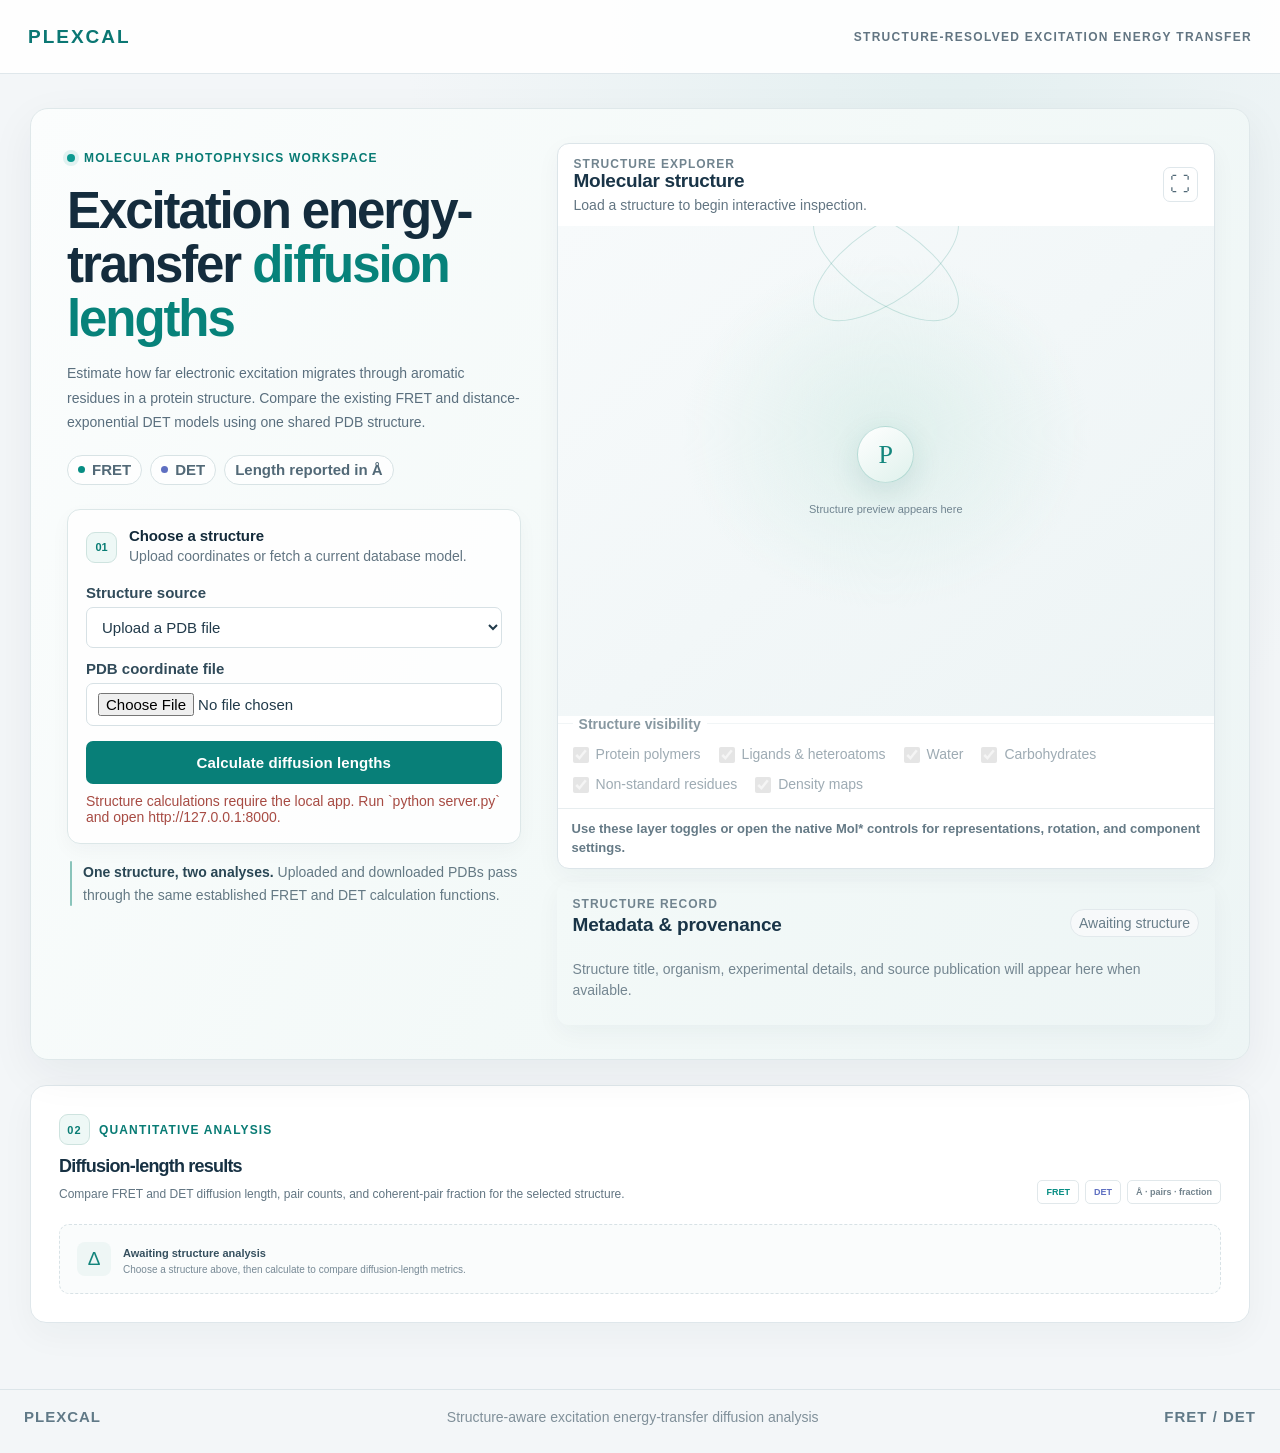
==== commit be2b5be2: "added net work" ====
--- a/index.html
+++ b/index.html
@@ -82,9 +82,17 @@
                                 <p>Structure preview appears here</p>
                             </div>
                         </div>
+                        <fieldset id="structureVisibilityControls" class="structure-visibility-controls" disabled>
+                            <legend>Structure visibility</legend>
+                            <label><input type="checkbox" data-structure-visibility="polymer" checked> Protein polymers</label>
+                            <label><input type="checkbox" data-structure-visibility="het" checked> Ligands &amp; heteroatoms</label>
+                            <label><input type="checkbox" data-structure-visibility="water" checked> Water</label>
+                            <label><input type="checkbox" data-structure-visibility="carbs" checked> Carbohydrates</label>
+                            <label><input type="checkbox" data-structure-visibility="nonStandard" checked> Non-standard residues</label>
+                            <label><input type="checkbox" data-structure-visibility="maps" checked> Density maps</label>
+                        </fieldset>
                         <div class="viewer-footer">
-                            <span>Chromophore residues: TRP · TYR · PHE</span>
-                            <span class="viewer-provider">Interactive Mol*</span>
+                            <span>Use these layer toggles or open the native Mol* controls for representations, rotation, and component settings.</span>
                         </div>
                     </section>
 
--- a/style.css
+++ b/style.css
@@ -2632,3 +2632,209 @@
         text-align: center;
     }
 }
+
+body {
+    font-size: 16px;
+}
+
+.brand-caption {
+    font-size: 12px;
+}
+
+.section-kicker,
+.viewer-label {
+    font-size: 12px;
+}
+
+.hero-lede,
+.workflow-note p,
+.input-card-heading p,
+.field-hint,
+.status-message,
+.viewer-heading p,
+.metadata-status,
+.metadata-list dt,
+.metadata-list dd,
+.metadata-source-badge,
+.metadata-links a,
+.analysis-heading p,
+.analysis-units,
+.analysis-input-summary,
+.result-state,
+.metric-list dt,
+.metric-list dd,
+.page-footer {
+    font-size: 14px;
+}
+
+.method-chips > span,
+.input-card-heading h2,
+.structure-input-card > label,
+.structure-input-card #uploadSourceFields > label,
+.structure-input-card #identifierSourceFields > label,
+.structure-input-card select,
+.structure-input-card input[type="file"],
+.structure-input-card input[type="text"],
+.primary-button,
+.secondary-button,
+.viewer-heading h2,
+.page-footer > span {
+    font-size: 15px;
+}
+
+.viewer-footer {
+    min-height: 48px;
+    padding: 10px 14px;
+    font-size: 13px;
+    line-height: 1.5;
+}
+
+.structure-visibility-controls {
+    display: flex;
+    flex-wrap: wrap;
+    gap: 11px 18px;
+    border: 0;
+    border-top: 1px solid #e7edef;
+    padding: 13px 15px;
+}
+
+.structure-visibility-controls legend {
+    padding: 0 6px;
+    color: #274555;
+    font-size: 14px;
+    font-weight: 700;
+}
+
+.structure-visibility-controls label {
+    display: inline-flex;
+    align-items: center;
+    gap: 7px;
+    color: #506877;
+    font-size: 14px;
+    line-height: 1.4;
+    cursor: pointer;
+}
+
+.structure-visibility-controls input {
+    width: 16px;
+    height: 16px;
+    accent-color: var(--primary);
+}
+
+.structure-visibility-controls:disabled {
+    opacity: 0.55;
+}
+
+.analysis-heading h2,
+.metadata-header h2,
+.method-result h3,
+.chart-card-title h3 {
+    font-size: 18px;
+}
+
+.metadata-header h2 {
+    font-size: 19px;
+}
+
+.metric-list dt,
+.metric-list dd {
+    font-size: 15px;
+}
+
+.method-index {
+    font-size: 12px;
+}
+
+.chart-card-title > span {
+    font-size: 12px;
+}
+
+.chart-card-title small {
+    font-size: 13px;
+}
+
+.comparison-chart {
+    min-height: 245px;
+    align-items: flex-end;
+    padding: 12px 8px 8px;
+}
+
+.chart-column {
+    height: 220px;
+    gap: 5px;
+}
+
+.chart-bar-pair {
+    height: 190px;
+    align-items: flex-end;
+    gap: 9px;
+}
+
+.chart-bar-unit {
+    display: flex;
+    min-width: 0;
+    height: 100%;
+    flex: 1;
+    flex-direction: column;
+    align-items: center;
+    justify-content: flex-end;
+    gap: 4px;
+}
+
+.chart-value {
+    min-height: 18px;
+    color: #334d5a;
+    font-size: 14px;
+    font-weight: 700;
+    line-height: 18px;
+    white-space: nowrap;
+}
+
+.chart-label {
+    min-height: 18px;
+    font-size: 14px;
+    line-height: 18px;
+}
+
+.chart-kind-label,
+.chart-legend {
+    font-size: 13px;
+}
+
+.chart-kind-label {
+    min-height: 17px;
+    color: #657a86;
+    line-height: 17px;
+    white-space: nowrap;
+}
+
+.chart-legend {
+    gap: 12px 18px;
+    margin-top: 12px;
+}
+
+.chart-bar {
+    max-width: 46px;
+}
+
+@media (max-width: 540px) {
+    .brand-caption {
+        font-size: 12px;
+    }
+
+    .hero-lede {
+        font-size: 15px;
+    }
+
+    .structure-visibility-controls {
+        gap: 10px 14px;
+    }
+
+    .structure-visibility-controls label {
+        font-size: 14px;
+    }
+
+    .chart-value {
+        font-size: 13px;
+    }
+}
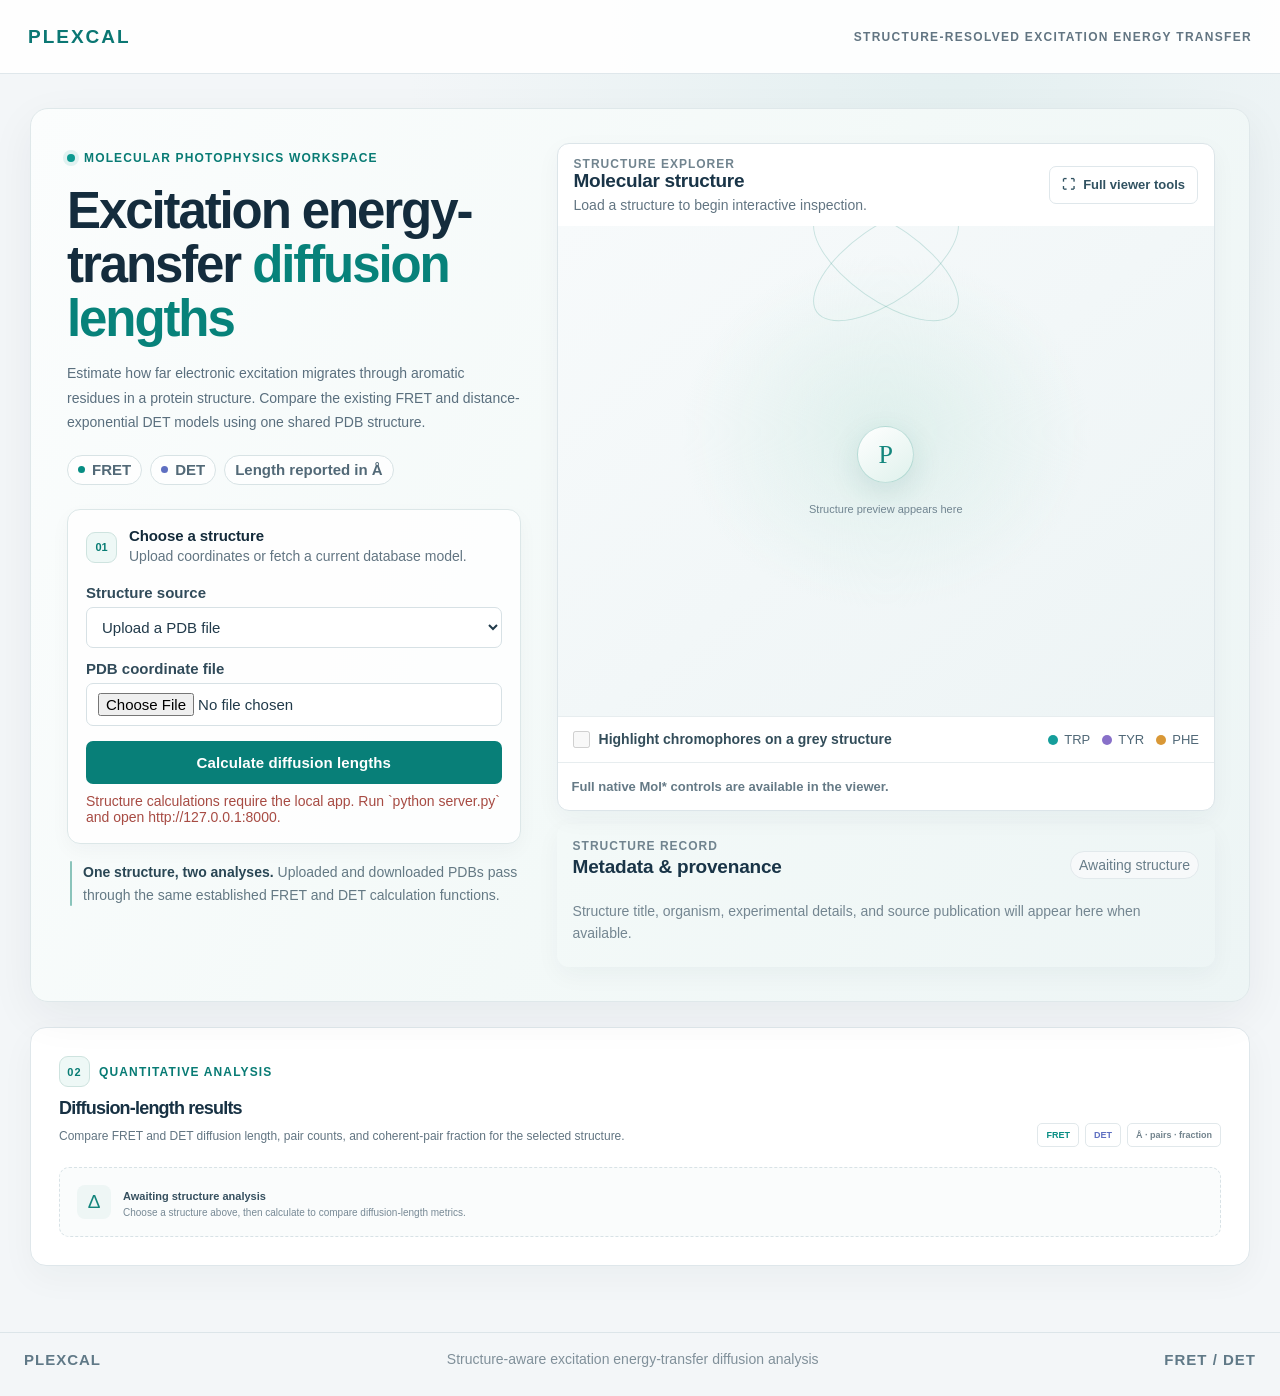
==== commit f2ef81d8: "updated the Mol* full scale editing options" ====
--- a/index.html
+++ b/index.html
@@ -71,7 +71,10 @@
                                 <h2 id="viewerHeading">Molecular structure</h2>
                                 <p id="structureViewerStatus" role="status" aria-live="polite">Load a structure to begin interactive inspection.</p>
                             </div>
-                            <button type="button" id="expandStructureViewer" class="viewer-icon-button" aria-label="Expand viewer" title="Expand viewer">⛶</button>
+                            <button type="button" id="expandStructureViewer" class="viewer-icon-button viewer-tools-button" aria-label="Open full Mol* viewer tools" title="Open full Mol* viewer tools" disabled>
+                                <span aria-hidden="true">⛶</span>
+                                <span>Full viewer tools</span>
+                            </button>
                         </div>
                         <div class="viewer-stage">
                             <div id="structureViewer" class="structure-viewer" aria-label="Interactive protein structure"></div>
@@ -82,17 +85,19 @@
                                 <p>Structure preview appears here</p>
                             </div>
                         </div>
-                        <fieldset id="structureVisibilityControls" class="structure-visibility-controls" disabled>
-                            <legend>Structure visibility</legend>
-                            <label><input type="checkbox" data-structure-visibility="polymer" checked> Protein polymers</label>
-                            <label><input type="checkbox" data-structure-visibility="het" checked> Ligands &amp; heteroatoms</label>
-                            <label><input type="checkbox" data-structure-visibility="water" checked> Water</label>
-                            <label><input type="checkbox" data-structure-visibility="carbs" checked> Carbohydrates</label>
-                            <label><input type="checkbox" data-structure-visibility="nonStandard" checked> Non-standard residues</label>
-                            <label><input type="checkbox" data-structure-visibility="maps" checked> Density maps</label>
-                        </fieldset>
+                        <div class="chromophore-overlay-controls">
+                            <label class="chromophore-overlay-toggle">
+                                <input type="checkbox" id="toggleChromophoreOverlay" disabled>
+                                Highlight chromophores on a grey structure
+                            </label>
+                            <div class="chromophore-overlay-legend" aria-label="Chromophore highlight colors">
+                                <span><i class="trp-highlight"></i> TRP</span>
+                                <span><i class="tyr-highlight"></i> TYR</span>
+                                <span><i class="phe-highlight"></i> PHE</span>
+                            </div>
+                        </div>
                         <div class="viewer-footer">
-                            <span>Use these layer toggles or open the native Mol* controls for representations, rotation, and component settings.</span>
+                            <span>Full native Mol* controls are available in the viewer.</span>
                         </div>
                     </section>
 
--- a/style.css
+++ b/style.css
@@ -2055,6 +2055,19 @@
     color: #506877;
     cursor: pointer;
     font-size: 20px;
+}
+
+.viewer-tools-button {
+    display: inline-flex;
+    width: auto;
+    min-height: 38px;
+    align-items: center;
+    gap: 8px;
+    padding: 0 12px;
+    color: #315261;
+    font-size: 13px;
+    font-weight: 650;
+    white-space: nowrap;
 }
 
 .viewer-icon-button:hover {
@@ -2689,40 +2702,65 @@
     line-height: 1.5;
 }
 
-.structure-visibility-controls {
+.chromophore-overlay-controls {
     display: flex;
     flex-wrap: wrap;
-    gap: 11px 18px;
-    border: 0;
+    align-items: center;
+    justify-content: space-between;
+    gap: 10px 18px;
     border-top: 1px solid #e7edef;
     padding: 13px 15px;
 }
 
-.structure-visibility-controls legend {
-    padding: 0 6px;
-    color: #274555;
+.chromophore-overlay-toggle,
+.chromophore-overlay-legend,
+.chromophore-overlay-legend span {
+    display: inline-flex;
+    align-items: center;
+}
+
+.chromophore-overlay-toggle {
+    gap: 9px;
+    color: #334d5a;
     font-size: 14px;
-    font-weight: 700;
-}
-
-.structure-visibility-controls label {
-    display: inline-flex;
-    align-items: center;
-    gap: 7px;
-    color: #506877;
-    font-size: 14px;
+    font-weight: 650;
     line-height: 1.4;
     cursor: pointer;
 }
 
-.structure-visibility-controls input {
-    width: 16px;
-    height: 16px;
+.chromophore-overlay-toggle input {
+    width: 17px;
+    height: 17px;
     accent-color: var(--primary);
 }
 
-.structure-visibility-controls:disabled {
-    opacity: 0.55;
+.chromophore-overlay-legend {
+    flex-wrap: wrap;
+    gap: 12px;
+    color: #506877;
+    font-size: 13px;
+}
+
+.chromophore-overlay-legend span {
+    gap: 6px;
+}
+
+.chromophore-overlay-legend i {
+    width: 10px;
+    height: 10px;
+    border-radius: 50%;
+}
+
+.trp-highlight {
+    background: #159e9b;
+}
+
+.tyr-highlight {
+    background: #8870c9;
+}
+
+.phe-highlight {
+    background: #d99836;
 }
 
 .analysis-heading h2,
@@ -2826,12 +2864,10 @@
         font-size: 15px;
     }
 
-    .structure-visibility-controls {
-        gap: 10px 14px;
-    }
-
-    .structure-visibility-controls label {
-        font-size: 14px;
+    .chromophore-overlay-controls {
+        align-items: flex-start;
+        flex-direction: column;
+        gap: 9px;
     }
 
     .chart-value {
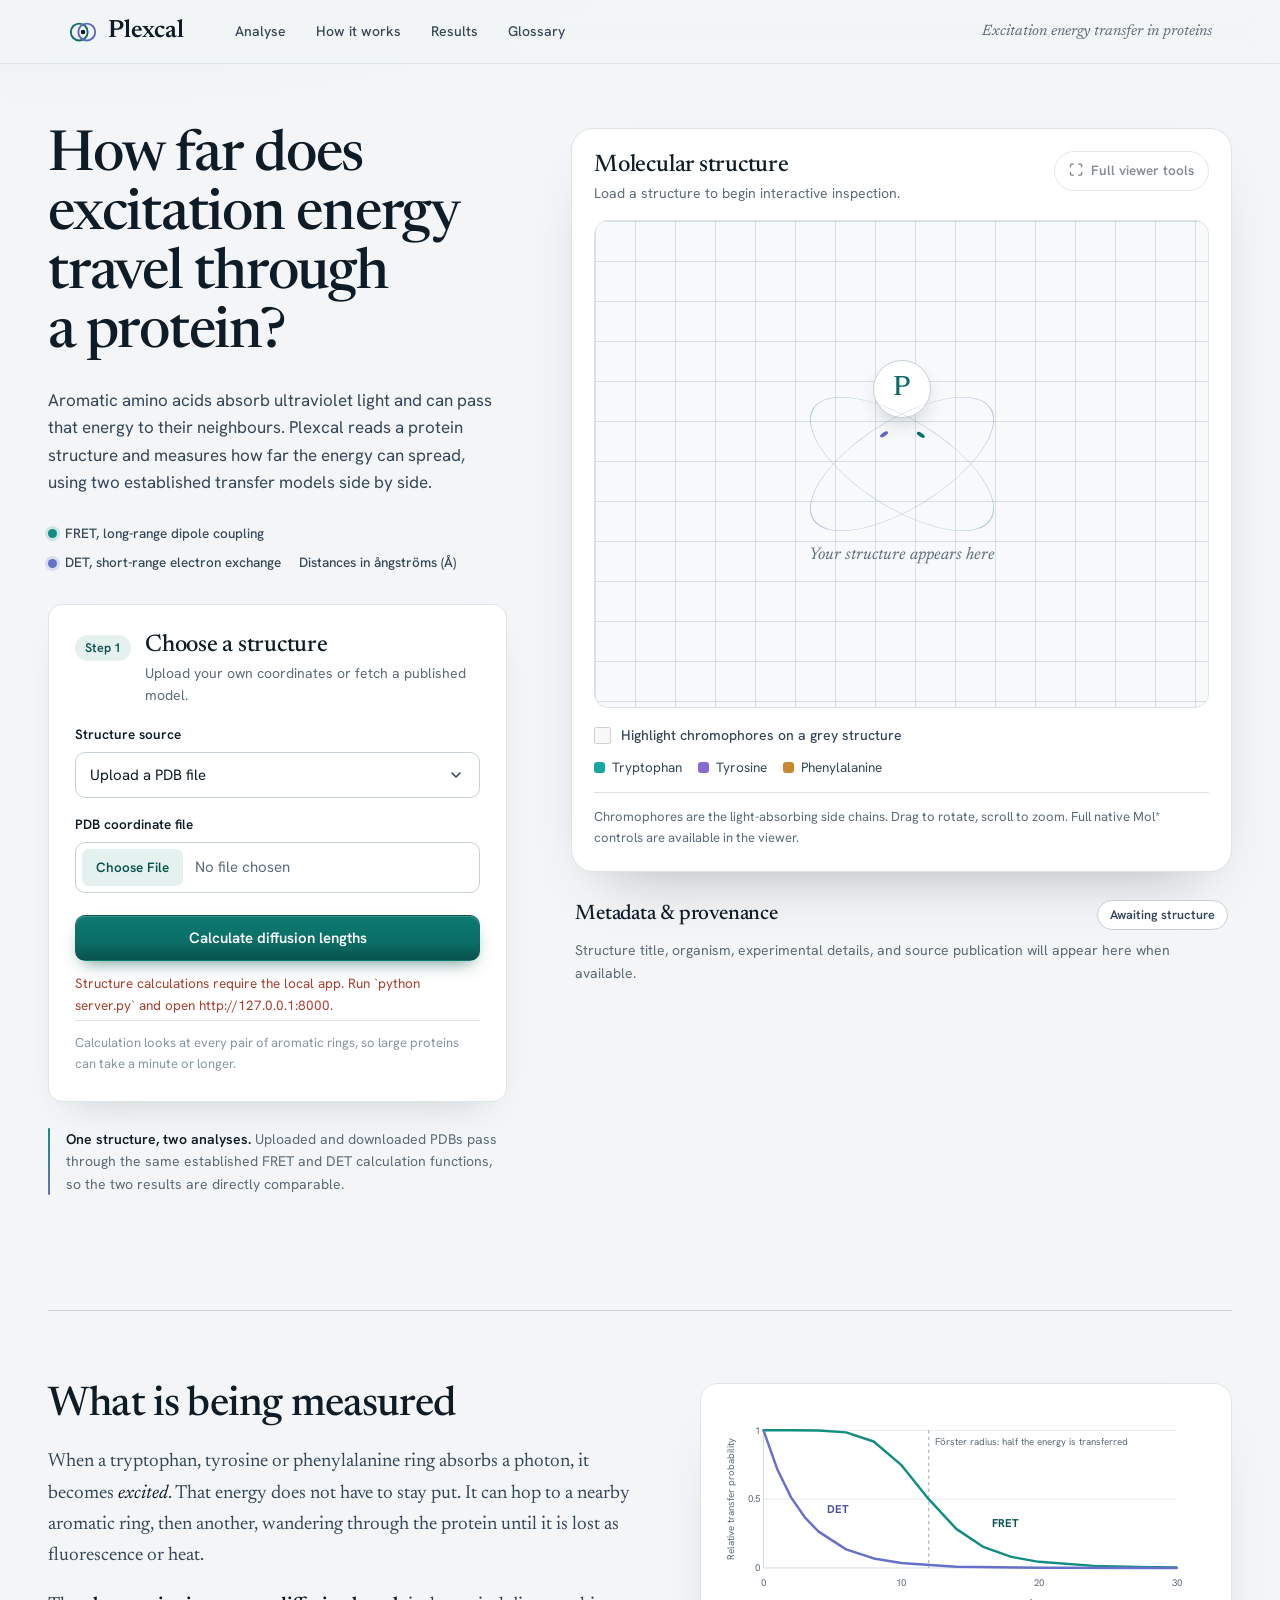
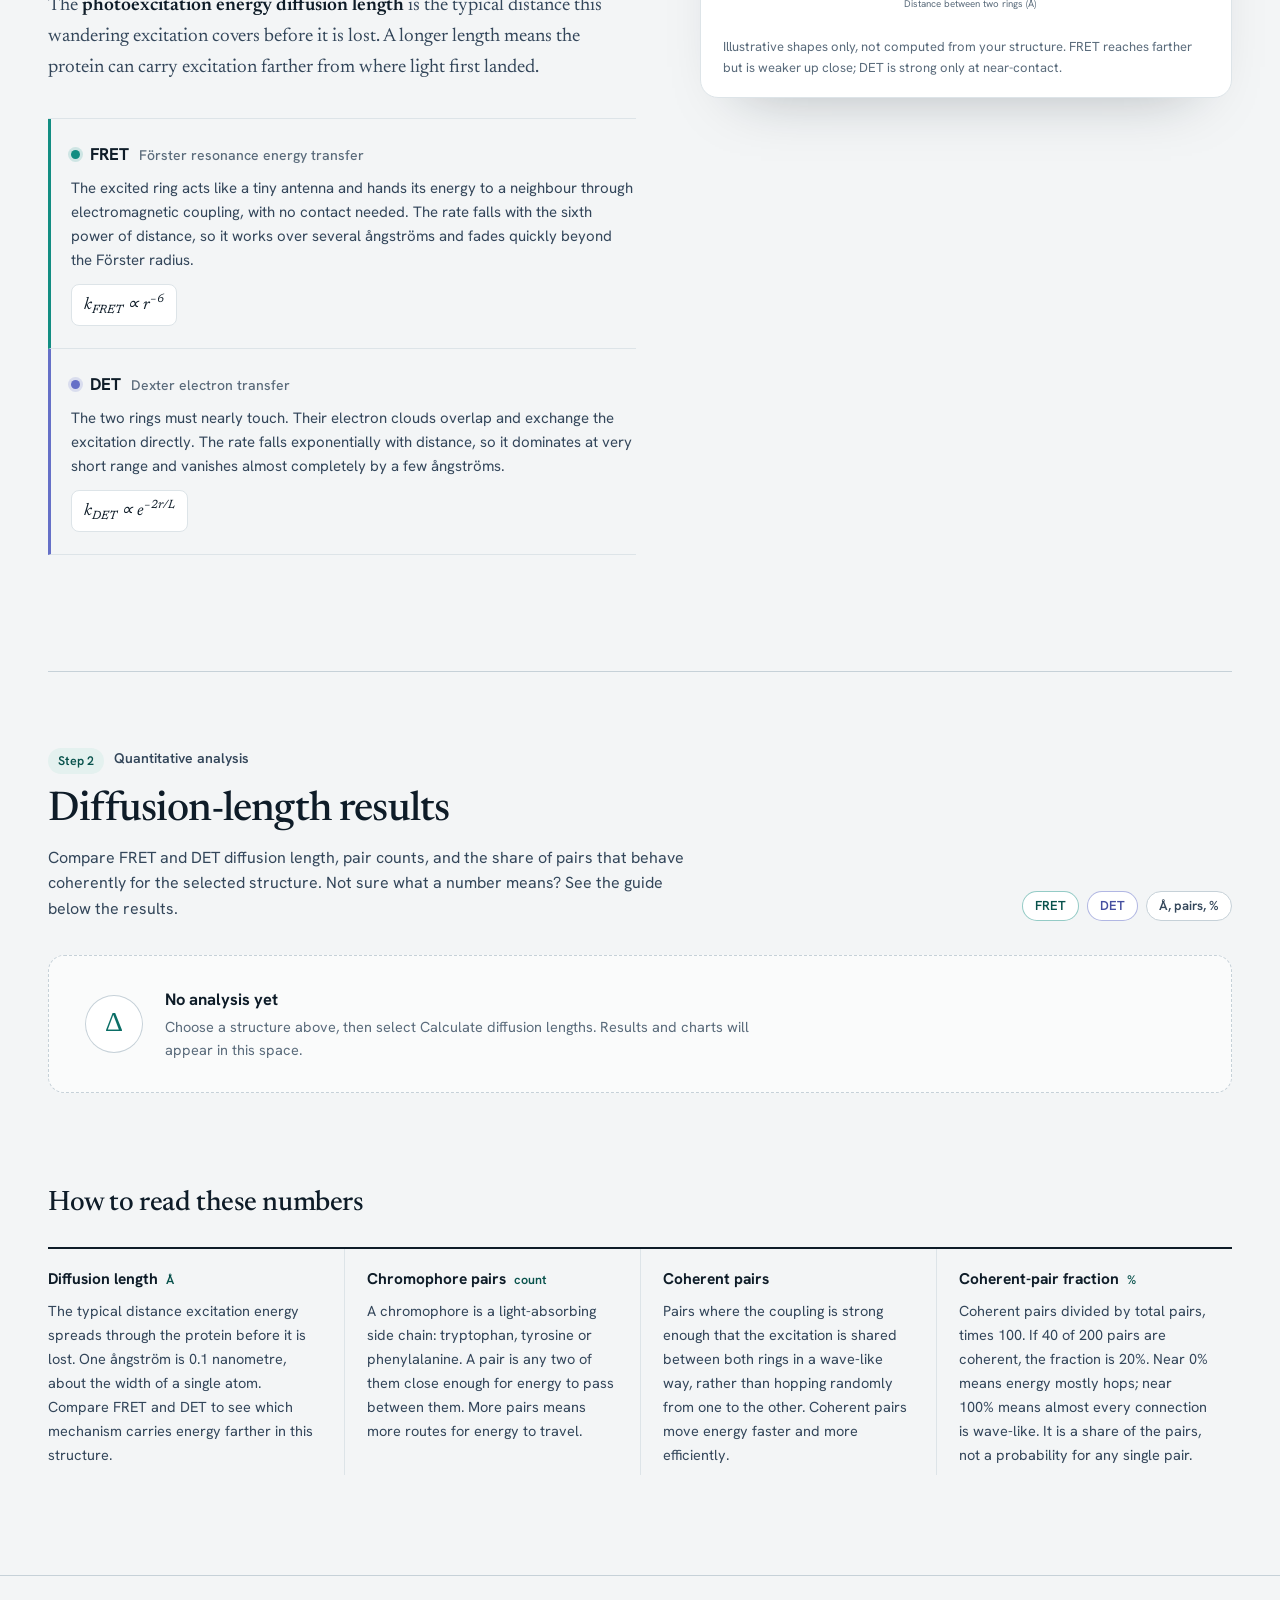
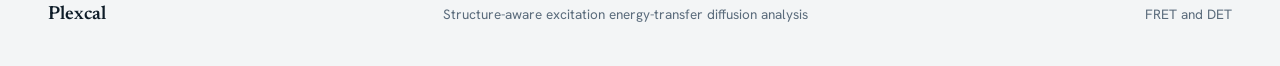
==== commit 2fc939c8: "New UI work" ====
--- a/index.html
+++ b/index.html
@@ -4,174 +4,285 @@
     <meta charset="UTF-8">
     <meta name="viewport" content="width=device-width, initial-scale=1.0">
     <meta name="description" content="Structure-aware FRET and DET estimates of excitation energy-transfer diffusion length in aromatic proteins.">
+    <meta name="theme-color" content="#f3f5f6">
     <title>Plexcal | Excitation Energy-Transfer Diffusion</title>
+    <link rel="preconnect" href="https://fonts.googleapis.com">
+    <link rel="preconnect" href="https://fonts.gstatic.com" crossorigin>
+    <link rel="stylesheet" href="https://fonts.googleapis.com/css2?family=Hanken+Grotesk:wght@400;500;600;700&family=Newsreader:ital,opsz,wght@0,6..72,400;0,6..72,500;0,6..72,600;1,6..72,400&display=swap">
     <link rel="stylesheet" href="style.css">
 </head>
 <body>
+    <a class="skip-link" href="#structureSource">Skip to structure input</a>
+
     <header class="top-bar">
-        <a class="brand" href="./" aria-label="Plexcal home">PLEXCAL</a>
-        <div class="brand-caption">STRUCTURE-RESOLVED EXCITATION ENERGY TRANSFER</div>
+        <a class="brand" href="./" aria-label="Plexcal home">
+            <svg class="brand-mark" viewBox="0 0 32 32" aria-hidden="true">
+                <circle cx="12" cy="16" r="9" fill="none" stroke="#0b6e66" stroke-width="2"/>
+                <circle cx="20" cy="16" r="9" fill="none" stroke="#5c67bd" stroke-width="2"/>
+                <circle cx="16" cy="16" r="2.4" fill="#0e1c28"/>
+            </svg>
+            <span class="brand-name">Plexcal</span>
+        </a>
+        <nav class="top-nav" aria-label="Page sections">
+            <a href="#heroSection">Analyse</a>
+            <a href="#method">How it works</a>
+            <a href="#results">Results</a>
+            <a href="#glossary">Glossary</a>
+        </nav>
+        <div class="brand-caption">Excitation energy transfer in proteins</div>
     </header>
 
     <main>
+        <!-- ============ Analyse ============ -->
         <section class="search-section scientific-hero" id="heroSection">
-                <form id="fretUploadForm" class="hero-copy">
-                    <div class="section-kicker"><span class="kicker-mark"></span> Molecular photophysics workspace</div>
-                    <h1>Excitation energy-transfer <span>diffusion lengths</span></h1>
-                    <p class="hero-lede">Estimate how far electronic excitation migrates through aromatic residues in a protein structure. Compare the existing FRET and distance-exponential DET models using one shared PDB structure.</p>
-
-                    <div class="method-chips" aria-label="Analysis methods">
-                        <span><i class="method-dot fret-dot"></i>FRET</span>
-                        <span><i class="method-dot det-dot"></i>DET</span>
-                        <span>Length reported in Å</span>
-                    </div>
-
-                    <div class="structure-input-card">
-                        <div class="input-card-heading">
-                            <span class="step-number">01</span>
-                            <div>
-                                <h2>Choose a structure</h2>
-                                <p>Upload coordinates or fetch a current database model.</p>
-                            </div>
-                        </div>
-                        <label for="structureSource">Structure source</label>
-                        <select id="structureSource" name="source">
-                            <option value="upload">Upload a PDB file</option>
-                            <option value="rcsb">RCSB Protein Data Bank</option>
-                            <option value="alphafold">AlphaFold Protein Structure Database</option>
-                        </select>
-
-                        <div id="uploadSourceFields">
-                            <label for="pdbFile">PDB coordinate file</label>
-                            <input type="file" id="pdbFile" name="pdb_file" accept=".pdb,.ent">
-                        </div>
-                        <div id="identifierSourceFields" class="hidden">
-                            <label for="structureIdentifier" id="structureIdentifierLabel">RCSB PDB ID</label>
-                            <div class="identifier-input-row">
-                                <input type="text" id="structureIdentifier" name="structure_id" autocomplete="off" placeholder="e.g. 1TUB">
-                                <button type="button" id="loadStructurePreview" class="secondary-button">Preview</button>
-                            </div>
-                            <p class="field-hint" id="structureIdentifierHint">Enter a four-character PDB accession.</p>
-                        </div>
+            <div class="hero-copy">
+                <h1>How far does excitation energy travel through a protein?</h1>
+                <p class="hero-lede">Aromatic amino acids absorb ultraviolet light and can pass that energy to their neighbours. Plexcal reads a protein structure and measures how far the energy can spread, using two established transfer models side by side.</p>
+
+                <div class="method-chips" aria-label="Analysis methods">
+                    <span><i class="method-dot fret-dot"></i>FRET, long-range dipole coupling</span>
+                    <span><i class="method-dot det-dot"></i>DET, short-range electron exchange</span>
+                    <span>Distances in ångströms (Å)</span>
+                </div>
+
+                <form id="fretUploadForm" class="structure-input-card">
+                    <div class="input-card-heading">
+                        <span class="step-number">Step 1</span>
+                        <div>
+                            <h2>Choose a structure</h2>
+                            <p>Upload your own coordinates or fetch a published model.</p>
+                        </div>
+                    </div>
+
+                    <label for="structureSource">Structure source</label>
+                    <select id="structureSource" name="source">
+                        <option value="upload">Upload a PDB file</option>
+                        <option value="rcsb">RCSB Protein Data Bank</option>
+                        <option value="alphafold">AlphaFold Protein Structure Database</option>
+                    </select>
+
+                    <div id="uploadSourceFields">
+                        <label for="pdbFile">PDB coordinate file</label>
+                        <input type="file" id="pdbFile" name="pdb_file" accept=".pdb,.ent">
+                    </div>
+                    <div id="identifierSourceFields" class="hidden">
+                        <label for="structureIdentifier" id="structureIdentifierLabel">RCSB PDB ID</label>
+                        <div class="identifier-input-row">
+                            <input type="text" id="structureIdentifier" name="structure_id" autocomplete="off" placeholder="e.g. 1TUB">
+                            <button type="button" id="loadStructurePreview" class="secondary-button">Preview</button>
+                        </div>
+                        <p class="field-hint" id="structureIdentifierHint">Enter a four-character PDB accession.</p>
+                    </div>
+
+                    <div class="action-row">
                         <button type="submit" id="calculateButton" class="primary-button">Calculate diffusion lengths</button>
-                        <p id="fretUploadStatus" class="status-message" role="status" aria-live="polite">Structure preview and calculation are independent actions.</p>
-                    </div>
-
-                    <div class="workflow-note">
-                        <span class="workflow-line"></span>
-                        <p><strong>One structure, two analyses.</strong> Uploaded and downloaded PDBs pass through the same established FRET and DET calculation functions.</p>
-                    </div>
+                    </div>
+                    <p id="fretUploadStatus" class="status-message" role="status" aria-live="polite">Structure preview and calculation are independent actions.</p>
+                    <p class="duration-note">Calculation looks at every pair of aromatic rings, so large proteins can take a minute or longer.</p>
                 </form>
 
-                <div class="hero-visual-column">
-                    <section class="viewer-card" aria-labelledby="viewerHeading">
-                        <div class="viewer-heading">
-                            <div>
-                                <div class="viewer-label">STRUCTURE EXPLORER</div>
-                                <h2 id="viewerHeading">Molecular structure</h2>
-                                <p id="structureViewerStatus" role="status" aria-live="polite">Load a structure to begin interactive inspection.</p>
-                            </div>
-                            <button type="button" id="expandStructureViewer" class="viewer-icon-button viewer-tools-button" aria-label="Open full Mol* viewer tools" title="Open full Mol* viewer tools" disabled>
-                                <span aria-hidden="true">⛶</span>
-                                <span>Full viewer tools</span>
-                            </button>
-                        </div>
-                        <div class="viewer-stage">
-                            <div id="structureViewer" class="structure-viewer" aria-label="Interactive protein structure"></div>
-                            <div id="viewerPlaceholder" class="viewer-placeholder">
-                                <span class="placeholder-orbit orbit-a"></span>
-                                <span class="placeholder-orbit orbit-b"></span>
-                                <span class="placeholder-core">P</span>
-                                <p>Structure preview appears here</p>
-                            </div>
-                        </div>
-                        <div class="chromophore-overlay-controls">
-                            <label class="chromophore-overlay-toggle">
-                                <input type="checkbox" id="toggleChromophoreOverlay" disabled>
-                                Highlight chromophores on a grey structure
-                            </label>
-                            <div class="chromophore-overlay-legend" aria-label="Chromophore highlight colors">
-                                <span><i class="trp-highlight"></i> TRP</span>
-                                <span><i class="tyr-highlight"></i> TYR</span>
-                                <span><i class="phe-highlight"></i> PHE</span>
-                            </div>
-                        </div>
-                        <div class="viewer-footer">
-                            <span>Full native Mol* controls are available in the viewer.</span>
-                        </div>
-                    </section>
-
-                    <section class="metadata-card" aria-labelledby="metadataHeading">
-                        <div class="metadata-header">
-                            <div>
-                                <div class="viewer-label">STRUCTURE RECORD</div>
-                                <h2 id="metadataHeading">Metadata & provenance</h2>
-                            </div>
-                            <span id="metadataSourceBadge" class="metadata-source-badge">Awaiting structure</span>
-                        </div>
-                        <p id="structureMetadataStatus" class="metadata-status">Structure title, organism, experimental details, and source publication will appear here when available.</p>
-                        <dl id="structureMetadata" class="metadata-list"></dl>
-                        <div id="structureMetadataLinks" class="metadata-links"></div>
-                    </section>
-                </div>
+                <div class="workflow-note">
+                    <span class="workflow-line"></span>
+                    <p><strong>One structure, two analyses.</strong> Uploaded and downloaded PDBs pass through the same established FRET and DET calculation functions, so the two results are directly comparable.</p>
+                </div>
+            </div>
+
+            <div class="hero-visual-column">
+                <section class="viewer-card" aria-labelledby="viewerHeading">
+                    <div class="viewer-heading">
+                        <div>
+                            <h2 id="viewerHeading">Molecular structure</h2>
+                            <p id="structureViewerStatus" role="status" aria-live="polite">Load a structure to begin interactive inspection.</p>
+                        </div>
+                        <button type="button" id="expandStructureViewer" class="viewer-icon-button viewer-tools-button" aria-label="Open full Mol* viewer tools" title="Open full Mol* viewer tools" disabled>
+                            <span aria-hidden="true">⛶</span>
+                            <span>Full viewer tools</span>
+                        </button>
+                    </div>
+                    <div class="viewer-stage">
+                        <div id="structureViewer" class="structure-viewer" aria-label="Interactive protein structure"></div>
+                        <div id="viewerPlaceholder" class="viewer-placeholder">
+                            <span class="placeholder-orbit orbit-a"></span>
+                            <span class="placeholder-orbit orbit-b"></span>
+                            <span class="placeholder-core">P</span>
+                            <p>Your structure appears here</p>
+                        </div>
+                    </div>
+                    <div class="chromophore-overlay-controls">
+                        <label class="chromophore-overlay-toggle">
+                            <input type="checkbox" id="toggleChromophoreOverlay" disabled>
+                            Highlight chromophores on a grey structure
+                        </label>
+                        <div class="chromophore-overlay-legend" aria-label="Chromophore highlight colors">
+                            <span><i class="trp-highlight"></i> Tryptophan</span>
+                            <span><i class="tyr-highlight"></i> Tyrosine</span>
+                            <span><i class="phe-highlight"></i> Phenylalanine</span>
+                        </div>
+                    </div>
+                    <div class="viewer-footer">
+                        <span>Chromophores are the light-absorbing side chains. Drag to rotate, scroll to zoom. Full native Mol* controls are available in the viewer.</span>
+                    </div>
+                </section>
+
+                <section class="metadata-card" aria-labelledby="metadataHeading">
+                    <div class="metadata-header">
+                        <h2 id="metadataHeading">Metadata &amp; provenance</h2>
+                        <span id="metadataSourceBadge" class="metadata-source-badge">Awaiting structure</span>
+                    </div>
+                    <p id="structureMetadataStatus" class="metadata-status">Structure title, organism, experimental details, and source publication will appear here when available.</p>
+                    <dl id="structureMetadata" class="metadata-list"></dl>
+                    <div id="structureMetadataLinks" class="metadata-links"></div>
+                </section>
+            </div>
         </section>
 
-        <section class="fret-upload-section analysis-section">
-                <div class="analysis-heading">
-                    <div>
-                        <div class="section-kicker"><span class="step-number">02</span> Quantitative analysis</div>
-                        <h2>Diffusion-length results</h2>
-                        <p class="section-description">Compare FRET and DET diffusion length, pair counts, and coherent-pair fraction for the selected structure.</p>
-                    </div>
-                    <div class="analysis-units"><span>FRET</span><span>DET</span><span>Å · pairs · fraction</span></div>
-                </div>
-
-                <section id="fretUploadResult" class="result-section hidden" aria-live="polite">
-                    <div class="analysis-result-topline">
-                        <div>
-                            <div class="viewer-label">COMPUTED FOR</div>
-                            <p id="analysisInputSummary" class="analysis-input-summary"></p>
-                        </div>
-                        <span class="result-state"><i></i> Analysis complete</span>
-                    </div>
-                    <p id="fretUploadResultError" class="error-message hidden" role="alert"></p>
-                    <div class="method-results">
-                        <section class="method-result" aria-labelledby="fretResultHeading">
-                            <div class="method-result-heading"><span class="method-index">A</span><h3 id="fretResultHeading">FRET</h3></div>
-                            <dl class="metric-list" id="fretMetrics"></dl>
-                        </section>
-                        <section class="method-result" aria-labelledby="detResultHeading">
-                            <div class="method-result-heading"><span class="method-index">B</span><h3 id="detResultHeading">DET</h3></div>
-                            <dl class="metric-list" id="detMetrics"></dl>
-                        </section>
-                    </div>
-                    <div class="charts-grid">
-                        <section class="chart-card">
-                            <div class="chart-card-title"><span>01</span><h3>Diffusion length <small>Å</small></h3></div>
-                            <div id="diffusionLengthChart" class="comparison-chart" role="img" aria-label="FRET versus DET diffusion length in angstroms"></div>
-                        </section>
-                        <section class="chart-card">
-                            <div class="chart-card-title"><span>02</span><h3>Chromophore pairs <small>count</small></h3></div>
-                            <div id="pairCountsChart" class="comparison-chart" role="img" aria-label="FRET and DET total and coherent pair counts"></div>
-                        </section>
-                        <section class="chart-card">
-                            <div class="chart-card-title"><span>03</span><h3>Coherent-pair fraction <small>%</small></h3></div>
-                            <div id="coherentPairFractionChart" class="comparison-chart" role="img" aria-label="FRET versus DET coherent pair fraction"></div>
-                        </section>
-                    </div>
-                </section>
-                <div id="analysisEmptyState" class="analysis-empty-state">
-                    <span class="empty-state-symbol">Δ</span>
-                    <div><strong>Awaiting structure analysis</strong><p>Choose a structure above, then calculate to compare diffusion-length metrics.</p></div>
-                </div>
+        <!-- ============ Method / explainer ============ -->
+        <section class="method-section" id="method" aria-labelledby="methodHeading">
+            <div class="method-intro">
+                <h2 id="methodHeading">What is being measured</h2>
+                <p>When a tryptophan, tyrosine or phenylalanine ring absorbs a photon, it becomes <em>excited</em>. That energy does not have to stay put. It can hop to a nearby aromatic ring, then another, wandering through the protein until it is lost as fluorescence or heat.</p>
+                <p>The <strong>photoexcitation energy diffusion length</strong> is the typical distance this wandering excitation covers before it is lost. A longer length means the protein can carry excitation farther from where light first landed.</p>
+
+                <div class="model-pair">
+                    <article class="model-note fret-note">
+                        <h3><i class="method-dot fret-dot"></i>FRET <small>Förster resonance energy transfer</small></h3>
+                        <p>The excited ring acts like a tiny antenna and hands its energy to a neighbour through electromagnetic coupling, with no contact needed. The rate falls with the sixth power of distance, so it works over several ångströms and fades quickly beyond the Förster radius.</p>
+                        <span class="formula">k<sub>FRET</sub> ∝ r<sup>−6</sup></span>
+                    </article>
+                    <article class="model-note det-note">
+                        <h3><i class="method-dot det-dot"></i>DET <small>Dexter electron transfer</small></h3>
+                        <p>The two rings must nearly touch. Their electron clouds overlap and exchange the excitation directly. The rate falls exponentially with distance, so it dominates at very short range and vanishes almost completely by a few ångströms.</p>
+                        <span class="formula">k<sub>DET</sub> ∝ e<sup>−2r/L</sup></span>
+                    </article>
+                </div>
+            </div>
+
+            <figure class="decay-figure">
+                <svg viewBox="0 0 600 270" role="img" aria-labelledby="decayTitle decayDesc">
+                    <title id="decayTitle">How transfer probability falls with distance</title>
+                    <desc id="decayDesc">Illustrative curves. The FRET curve stays high out to roughly 10 ångströms and then drops. The DET curve drops steeply within a few ångströms.</desc>
+                    <g class="fig-grid">
+                        <line x1="50" y1="30" x2="560" y2="30"/>
+                        <line x1="50" y1="115" x2="560" y2="115"/>
+                        <line x1="50" y1="200" x2="560" y2="200" class="fig-axis"/>
+                        <line x1="50" y1="30" x2="50" y2="200" class="fig-axis"/>
+                    </g>
+                    <line x1="254" y1="30" x2="254" y2="200" class="fig-marker"/>
+                    <path class="fig-curve fig-fret" d="M50 30 L84 30 L118 30.2 L152 32.6 L186 43.8 L220 72.7 L254 115 L288 151.7 L322 174.3 L356 186.3 L390 192.4 L458 197.4 L526 198.9 L560 199.3"/>
+                    <path class="fig-curve fig-det" d="M50 30 L67 78 L84 112.8 L101 137.4 L118 155.1 L152 177 L186 188.2 L220 193.9 L288 198.4 L390 199.8 L560 200"/>
+                    <g class="fig-text">
+                        <text x="46" y="34" text-anchor="end">1</text>
+                        <text x="46" y="119" text-anchor="end">0.5</text>
+                        <text x="46" y="204" text-anchor="end">0</text>
+                        <text x="50" y="222" text-anchor="middle">0</text>
+                        <text x="220" y="222" text-anchor="middle">10</text>
+                        <text x="390" y="222" text-anchor="middle">20</text>
+                        <text x="560" y="222" text-anchor="middle">30</text>
+                        <text x="305" y="248" text-anchor="middle">Distance between two rings (Å)</text>
+                        <text x="262" y="48">Förster radius: half the energy is transferred</text>
+                        <text x="332" y="150" class="fig-label-fret">FRET</text>
+                        <text x="128" y="132" class="fig-label-det">DET</text>
+                        <text x="14" y="115" transform="rotate(-90 14 115)" text-anchor="middle">Relative transfer probability</text>
+                    </g>
+                </svg>
+                <figcaption>Illustrative shapes only, not computed from your structure. FRET reaches farther but is weaker up close; DET is strong only at near-contact.</figcaption>
+            </figure>
+        </section>
+
+        <!-- ============ Results ============ -->
+        <section class="fret-upload-section analysis-section" id="results">
+            <div class="analysis-heading">
+                <div>
+                    <div class="section-kicker"><span class="step-number">Step 2</span> Quantitative analysis</div>
+                    <h2>Diffusion-length results</h2>
+                    <p class="section-description">Compare FRET and DET diffusion length, pair counts, and the share of pairs that behave coherently for the selected structure. Not sure what a number means? See the guide below the results.</p>
+                </div>
+                <div class="analysis-units"><span>FRET</span><span>DET</span><span>Å, pairs, %</span></div>
+            </div>
+
+            <section id="fretUploadResult" class="result-section hidden" aria-live="polite">
+                <div class="analysis-result-topline">
+                    <div>
+                        <div class="viewer-label">Computed for</div>
+                        <p id="analysisInputSummary" class="analysis-input-summary"></p>
+                    </div>
+                    <span class="result-state"><i></i> Analysis complete</span>
+                </div>
+                <p id="fretUploadResultError" class="error-message hidden" role="alert"></p>
+                <div class="method-results">
+                    <section class="method-result" aria-labelledby="fretResultHeading">
+                        <div class="method-result-heading"><span class="method-index">A</span><h3 id="fretResultHeading">FRET</h3></div>
+                        <dl class="metric-list" id="fretMetrics"></dl>
+                    </section>
+                    <section class="method-result" aria-labelledby="detResultHeading">
+                        <div class="method-result-heading"><span class="method-index">B</span><h3 id="detResultHeading">DET</h3></div>
+                        <dl class="metric-list" id="detMetrics"></dl>
+                    </section>
+                </div>
+                <div class="charts-grid">
+                    <section class="chart-card">
+                        <div class="chart-card-title"><h3>Diffusion length <small>Å</small></h3></div>
+                        <p class="chart-caption">How far excitation spreads. Taller bar, longer reach.</p>
+                        <div id="diffusionLengthChart" class="comparison-chart" role="img" aria-label="FRET versus DET diffusion length in angstroms"></div>
+                    </section>
+                    <section class="chart-card">
+                        <div class="chart-card-title"><h3>Chromophore pairs <small>count</small></h3></div>
+                        <p class="chart-caption">Total pairs analysed, and how many of them are coherent.</p>
+                        <div id="pairCountsChart" class="comparison-chart" role="img" aria-label="FRET and DET total and coherent pair counts"></div>
+                    </section>
+                    <section class="chart-card">
+                        <div class="chart-card-title"><h3>Coherent-pair fraction <small>%</small></h3></div>
+                        <p class="chart-caption">Coherent pairs as a percentage of all pairs.</p>
+                        <div id="coherentPairFractionChart" class="comparison-chart" role="img" aria-label="FRET versus DET coherent pair fraction"></div>
+                    </section>
+                </div>
+            </section>
+
+            <div id="analysisEmptyState" class="analysis-empty-state">
+                <span class="empty-state-symbol">Δ</span>
+                <div><strong>No analysis yet</strong><p>Choose a structure above, then select Calculate diffusion lengths. Results and charts will appear in this space.</p></div>
+            </div>
+
+            <div class="glossary" id="glossary">
+                <h3>How to read these numbers</h3>
+                <dl class="glossary-list">
+                    <div>
+                        <dt>Diffusion length <span class="unit-tag">Å</span></dt>
+                        <dd>The typical distance excitation energy spreads through the protein before it is lost. One ångström is 0.1 nanometre, about the width of a single atom. Compare FRET and DET to see which mechanism carries energy farther in this structure.</dd>
+                    </div>
+                    <div>
+                        <dt>Chromophore pairs <span class="unit-tag">count</span></dt>
+                        <dd>A chromophore is a light-absorbing side chain: tryptophan, tyrosine or phenylalanine. A pair is any two of them close enough for energy to pass between them. More pairs means more routes for energy to travel.</dd>
+                    </div>
+                    <div>
+                        <dt>Coherent pairs</dt>
+                        <dd>Pairs where the coupling is strong enough that the excitation is shared between both rings in a wave-like way, rather than hopping randomly from one to the other. Coherent pairs move energy faster and more efficiently.</dd>
+                    </div>
+                    <div>
+                        <dt>Coherent-pair fraction <span class="unit-tag">%</span></dt>
+                        <dd>Coherent pairs divided by total pairs, times 100. If 40 of 200 pairs are coherent, the fraction is 20%. Near 0% means energy mostly hops; near 100% means almost every connection is wave-like. It is a share of the pairs, not a probability for any single pair.</dd>
+                    </div>
+                </dl>
+            </div>
         </section>
     </main>
 
     <footer class="page-footer">
-        <span>PLEXCAL</span>
+        <span>Plexcal</span>
         <p>Structure-aware excitation energy-transfer diffusion analysis</p>
-        <span>FRET / DET</span>
+        <span>FRET and DET</span>
     </footer>
+
+    <!-- Shown automatically while the Calculate button is disabled (see style.css) -->
+    <div class="calc-overlay" id="calcOverlay" role="status" aria-live="polite">
+        <div class="calc-panel">
+            <div class="calc-ring" aria-hidden="true"><span></span></div>
+            <h2>Running the simulation</h2>
+            <p class="calc-lead">Please wait. The simulations need time to finish.</p>
+            <p class="calc-detail">Plexcal is measuring the distance between every pair of aromatic rings, then evaluating both the FRET and DET models across them. Large structures can take a minute or longer, so please keep this tab open.</p>
+        </div>
+    </div>
+
     <script src="fret_upload.js"></script>
 </body>
 </html>
--- a/style.css
+++ b/style.css
@@ -1,2705 +1,473 @@
-* {
-    box-sizing: border-box;
-    margin: 0;
-    padding: 0;
-}
+/* ==========================================================================
+   Plexcal — structure-resolved excitation energy transfer
+   Palette: ink blue-black, cool paper, teal (FRET), indigo (DET), amber (Phe)
+   Type: Newsreader (display, reading) + Hanken Grotesk (interface, data)
+   ========================================================================== */
+
+*, *::before, *::after { box-sizing: border-box; margin: 0; padding: 0; }
 
 :root {
-    --background: #f2f5f8;
-    --surface: #ffffff;
-    --text: #142333;
-    --text-secondary: #617181;
-    --text-light: #8795a2;
-    --border: #e4eaf0;
-    --primary: #0b796f;
-    --primary-dark: #075d56;
+    --ink: #0e1c28;
+    --ink-soft: #33465a;
+    --muted: #5a6b7b;
+    --faint: #8696a4;
+    --paper: #f3f5f6;
+    --panel: #fbfcfc;
+    --white: #ffffff;
+    --line: #dde4e8;
+    --line-strong: #c6d1d8;
+
+    --teal: #0b6e66;
+    --teal-deep: #08524c;
+    --teal-wash: #e4f1ef;
+    --indigo: #5c67bd;
+    --indigo-deep: #454fa0;
+    --indigo-wash: #eceefa;
+    --amber: #c98a2b;
+    --danger: #a8402f;
+    --success: #168363;
+
+    /* kept for chart/JS compatibility */
     --fret: #128d82;
     --det: #6570c7;
-    --success: #168363;
-    --radius: 16px;
-}
+    --background: var(--paper);
+    --surface: var(--white);
+    --text: var(--ink);
+    --text-secondary: var(--muted);
+    --border: var(--line);
+    --primary: var(--teal);
+    --primary-dark: var(--teal-deep);
+
+    --serif: "Newsreader", "Iowan Old Style", Georgia, "Times New Roman", serif;
+    --sans: "Hanken Grotesk", system-ui, -apple-system, "Segoe UI", Roboto, Helvetica, Arial, sans-serif;
+
+    --shell: 1240px;
+    --gutter: clamp(18px, 4vw, 48px);
+}
+
+html { scroll-behavior: smooth; scroll-padding-top: 84px; }
 
 body {
     min-height: 100vh;
     background:
-        radial-gradient(ellipse at 50% 0%, rgba(201, 231, 227, 0.36), transparent 34rem),
-        var(--background);
-    color: var(--text);
-    font-family: Inter, -apple-system, BlinkMacSystemFont, "Segoe UI", Roboto, Helvetica, Arial, sans-serif;
-}
-
-.site-header {
-    position: relative;
-    z-index: 1;
-    border-bottom: 1px solid rgba(220, 230, 235, 0.9);
-    background: rgba(255, 255, 255, 0.88);
-    backdrop-filter: blur(16px);
-}
-
-.header-container {
-    display: flex;
-    max-width: 1160px;
-    min-height: 82px;
+        radial-gradient(60rem 28rem at 8% -6%, rgba(11, 110, 102, 0.07), transparent 70%),
+        var(--paper);
+    color: var(--ink);
+    font-family: var(--sans);
+    font-size: 15.5px;
+    line-height: 1.6;
+    -webkit-font-smoothing: antialiased;
+    text-rendering: optimizeLegibility;
+}
+
+.hidden { display: none !important; }
+
+a { color: var(--teal); text-underline-offset: 3px; }
+
+:focus-visible {
+    outline: 2px solid var(--teal);
+    outline-offset: 3px;
+    border-radius: 4px;
+}
+
+.skip-link {
+    position: absolute;
+    left: 16px;
+    top: -60px;
+    z-index: 100;
+    padding: 10px 14px;
+    border-radius: 8px;
+    background: var(--ink);
+    color: #fff;
+    text-decoration: none;
+}
+.skip-link:focus { top: 12px; }
+
+/* ---------- Top bar ---------- */
+.top-bar {
+    position: sticky;
+    top: 0;
+    z-index: 20;
+    display: flex;
     align-items: center;
-    justify-content: space-between;
-    margin: 0 auto;
-    padding: 15px 28px;
-}
-
-.brand {
-    display: flex;
-    align-items: center;
-    gap: 13px;
-}
-
-.brand-mark {
-    display: flex;
-    width: 46px;
-    height: 46px;
-    align-items: center;
-    justify-content: center;
-    border-radius: 14px;
-    background: linear-gradient(145deg, #132d3a, #1a655f);
-    box-shadow: 0 7px 16px rgba(16, 65, 72, 0.19);
-    color: #fff;
-    font-size: 12px;
-    font-weight: 700;
-    letter-spacing: 1px;
-}
-
-.brand h1 {
-    font-size: 16px;
-    font-weight: 680;
-    letter-spacing: -0.25px;
-    line-height: 1.2;
-}
-
-.brand p {
-    margin-top: 4px;
-    color: var(--text-secondary);
-    font-size: 12px;
-}
-
-.dataset-indicator {
+    gap: 32px;
+    min-height: 64px;
+    padding: 10px max(var(--gutter), calc((100vw - var(--shell)) / 2 + var(--gutter)));
+    border-bottom: 1px solid var(--line);
+    background: rgba(243, 245, 246, 0.86);
+    backdrop-filter: saturate(1.4) blur(14px);
+    -webkit-backdrop-filter: saturate(1.4) blur(14px);
+}
+
+.top-bar .brand {
     display: inline-flex;
     align-items: center;
-    gap: 9px;
-    border: 1px solid var(--border);
+    gap: 10px;
+    color: var(--ink);
+    text-decoration: none;
+}
+.brand-mark { width: 30px; height: 30px; flex: none; }
+.brand-name {
+    font-family: var(--serif);
+    font-size: 25px;
+    font-weight: 600;
+    letter-spacing: -0.01em;
+    line-height: 1;
+}
+
+.top-nav { display: flex; gap: 6px; margin-left: 8px; }
+.top-nav a {
+    padding: 7px 12px;
     border-radius: 999px;
-    padding: 9px 13px;
-    background: #fff;
-    color: var(--text-secondary);
-    font-size: 11px;
-    font-weight: 650;
-    letter-spacing: 0.02em;
-}
-
-.status-dot {
-    width: 7px;
-    height: 7px;
-    flex: 0 0 auto;
+    color: var(--ink-soft);
+    font-size: 14px;
+    font-weight: 500;
+    text-decoration: none;
+    transition: background 160ms ease, color 160ms ease;
+}
+.top-nav a:hover { background: rgba(14, 28, 40, 0.06); color: var(--ink); }
+
+.brand-caption {
+    margin-left: auto;
+    color: var(--muted);
+    font-family: var(--serif);
+    font-size: 15px;
+    font-style: italic;
+}
+
+/* ---------- Layout shell ---------- */
+main {
+    max-width: calc(var(--shell) + var(--gutter) * 2);
+    margin: 0 auto;
+    padding: clamp(32px, 5vw, 64px) var(--gutter) 40px;
+}
+
+/* ---------- Hero ---------- */
+.search-section {
+    display: grid;
+    grid-template-columns: minmax(0, 0.82fr) minmax(0, 1.18fr);
+    gap: clamp(32px, 5vw, 72px);
+    align-items: start;
+    margin-bottom: clamp(64px, 9vw, 120px);
+}
+
+.hero-copy { min-width: 0; }
+
+.hero-copy h1 {
+    max-width: 14em;
+    font-family: var(--serif);
+    font-size: clamp(2.3rem, 4.4vw, 3.55rem);
+    font-weight: 500;
+    line-height: 1.05;
+    letter-spacing: -0.022em;
+    text-wrap: balance;
+}
+
+.hero-lede {
+    max-width: 34em;
+    margin-top: 22px;
+    color: var(--ink-soft);
+    font-size: 17px;
+    line-height: 1.62;
+}
+
+.method-chips {
+    display: flex;
+    flex-wrap: wrap;
+    gap: 8px 18px;
+    margin: 26px 0 30px;
+    color: var(--ink-soft);
+    font-size: 13.5px;
+    font-weight: 500;
+}
+.method-chips span { display: inline-flex; align-items: center; gap: 8px; }
+
+.method-dot {
+    display: inline-block;
+    width: 9px;
+    height: 9px;
+    flex: none;
     border-radius: 50%;
-    background: #c58a34;
-    box-shadow: 0 0 0 3px rgba(197, 138, 52, 0.13);
-}
-
-.dataset-indicator.is-connected {
-    border-color: #d6eee4;
-    background: #f1faf6;
-    color: #16765e;
-}
-
-.dataset-indicator.is-connected .status-dot,
-.result-status .status-dot {
-    background: var(--success);
-    box-shadow: 0 0 0 3px rgba(22, 131, 99, 0.12);
-}
-
-.dataset-indicator.is-disconnected {
-    border-color: #f4ddd8;
-    background: #fff7f5;
-    color: #a74b43;
-}
-
-.dataset-indicator.is-disconnected .status-dot {
-    background: #c25549;
-    box-shadow: 0 0 0 3px rgba(194, 85, 73, 0.12);
-}
-
-.main-container {
-    max-width: 1060px;
-    margin: 0 auto;
-    padding: 44px 28px 76px;
-}
-
-.search-section {
-    position: relative;
-    isolation: isolate;
-    overflow: hidden;
-    min-height: 365px;
-    margin: 0 auto 34px;
-    border: 1px solid #e1e9e9;
-    border-radius: 25px;
-    padding: 54px 58px 43px;
-    background:
-        radial-gradient(circle at 87% 44%, rgba(216, 239, 231, 0.78), transparent 13rem),
-        linear-gradient(120deg, #fff 25%, #f6faf9 100%);
-    box-shadow: 0 20px 54px rgba(29, 55, 65, 0.07);
-    text-align: left;
-}
-
-.section-label {
-    display: inline-flex;
-    align-items: center;
-    gap: 9px;
-    margin-bottom: 20px;
-    color: #167b71;
-    font-size: 10px;
-    font-weight: 700;
-    letter-spacing: 1.35px;
-}
-
-.label-spark {
-    width: 7px;
-    height: 7px;
-    border-radius: 50%;
-    background: #25a18f;
-    box-shadow: 0 0 0 4px rgba(37, 161, 143, 0.12);
-}
-
-.search-section h2 {
-    position: relative;
-    z-index: 1;
-    max-width: 560px;
-    margin-bottom: 14px;
-    font-size: clamp(40px, 5.2vw, 58px);
-    font-weight: 720;
-    line-height: 1.04;
-    letter-spacing: -2.5px;
-}
-
-.search-section h2 span {
-    color: #167b71;
-}
-
-.fret-upload-section {
-    margin: 0 auto 34px;
-    border: 1px solid var(--border);
-    border-radius: 20px;
-    padding: 30px;
-    background: var(--surface);
-    box-shadow: 0 12px 34px rgba(29, 55, 65, 0.05);
-}
-
-.fret-upload-section h2 {
-    margin-bottom: 10px;
-    font-size: clamp(23px, 3vw, 30px);
-    letter-spacing: -0.8px;
-}
-
-.fret-upload-form {
-    max-width: 690px;
-    margin-top: 22px;
-}
-
-.fret-upload-form > label {
+}
+.fret-dot { background: var(--fret); box-shadow: 0 0 0 3px rgba(18, 141, 130, 0.16); }
+.det-dot { background: var(--det); box-shadow: 0 0 0 3px rgba(101, 112, 199, 0.18); }
+
+/* ---------- Structure input panel ---------- */
+.structure-input-card {
+    padding: 26px;
+    border: 1px solid var(--line);
+    border-radius: 14px;
+    background: var(--white);
+    box-shadow: 0 1px 0 rgba(255, 255, 255, 0.8) inset, 0 18px 40px -24px rgba(14, 28, 40, 0.22);
+}
+
+.input-card-heading { display: flex; align-items: flex-start; gap: 14px; margin-bottom: 18px; }
+.input-card-heading h2 {
+    font-family: var(--serif);
+    font-size: 24px;
+    font-weight: 500;
+    letter-spacing: -0.01em;
+    line-height: 1.2;
+}
+.input-card-heading p { margin-top: 2px; color: var(--muted); font-size: 14px; }
+
+.step-number {
+    flex: none;
+    margin-top: 4px;
+    padding: 3px 10px;
+    border-radius: 999px;
+    background: var(--teal-wash);
+    color: var(--teal-deep);
+    font-size: 12.5px;
+    font-weight: 600;
+    white-space: nowrap;
+}
+
+.structure-input-card label {
     display: block;
-    margin-bottom: 8px;
-    color: var(--text);
-    font-size: 13px;
-    font-weight: 650;
-}
-
-.fret-upload-controls {
-    display: flex;
-    align-items: center;
-    gap: 12px;
-}
-
-.fret-upload-controls input,
-.fret-upload-controls select {
-    min-width: 0;
-    flex: 1;
-    border: 1px solid #dce5e8;
-    border-radius: 9px;
-    padding: 10px;
-    background: #fff;
-    color: var(--text-secondary);
+    margin: 16px 0 6px;
+    color: var(--ink);
+    font-size: 13.5px;
+    font-weight: 600;
+}
+
+.structure-input-card select,
+.structure-input-card input[type="text"],
+.structure-input-card input[type="file"] {
+    width: 100%;
+    min-height: 46px;
+    border: 1px solid var(--line-strong);
+    border-radius: 10px;
+    padding: 10px 14px;
+    background-color: var(--white);
+    color: var(--ink);
     font: inherit;
-    font-size: 13px;
-}
-
-.calculation-choice {
-    display: grid;
-    grid-template-columns: repeat(3, minmax(0, 1fr));
-    gap: 10px;
-    width: 100%;
-    margin-top: 17px;
+    font-size: 15px;
+    transition: border-color 160ms ease, box-shadow 160ms ease;
+}
+.structure-input-card select {
+    appearance: none;
+    -webkit-appearance: none;
+    padding-right: 42px;
+    background-image: url("data:image/svg+xml,%3Csvg xmlns='http://www.w3.org/2000/svg' width='14' height='14' viewBox='0 0 14 14' fill='none' stroke='%2333465a' stroke-width='1.6' stroke-linecap='round' stroke-linejoin='round'%3E%3Cpath d='M3 5l4 4 4-4'/%3E%3C/svg%3E");
+    background-repeat: no-repeat;
+    background-position: right 16px center;
+    cursor: pointer;
+}
+.structure-input-card input:hover,
+.structure-input-card select:hover { border-color: var(--faint); }
+.structure-input-card input:focus-visible,
+.structure-input-card select:focus-visible {
+    outline: none;
+    border-color: var(--teal);
+    box-shadow: 0 0 0 4px rgba(11, 110, 102, 0.14);
+}
+.structure-input-card input[type="file"] { padding: 6px; color: var(--muted); cursor: pointer; }
+.structure-input-card input[type="file"]::file-selector-button {
+    margin-right: 12px;
     border: 0;
-}
-
-.calculation-choice legend {
-    margin-bottom: 9px;
-    color: var(--text);
-    font-size: 13px;
-    font-weight: 650;
-}
-
-.calculation-option {
-    display: flex;
-    min-height: 64px;
-    align-items: flex-start;
-    gap: 9px;
-    border: 1px solid #dce5e8;
-    border-radius: 10px;
-    padding: 12px;
-    cursor: pointer;
-}
-
-.calculation-option:has(input:checked) {
-    border-color: var(--primary);
-    background: #f1faf8;
-    box-shadow: 0 0 0 1px var(--primary);
-}
-
-.calculation-option input {
-    margin-top: 3px;
-    accent-color: var(--primary);
-}
-
-.calculation-option span {
-    display: grid;
-    gap: 4px;
-}
-
-.calculation-option strong {
-    font-size: 12px;
-}
-
-.calculation-option small {
-    color: var(--text-secondary);
-    font-size: 10px;
-    line-height: 1.4;
-}
-
-.fret-submit-controls {
-    justify-content: flex-end;
-    margin-top: 14px;
-}
-
-.fret-upload-controls button {
-    display: inline-flex;
-    min-height: 43px;
-    flex: 0 0 auto;
-    align-items: center;
-    justify-content: center;
-    gap: 12px;
-    border: 0;
-    border-radius: 9px;
-    padding: 0 15px;
-    background: var(--primary);
-    color: #fff;
-    cursor: pointer;
-    font-size: 12px;
-    font-weight: 650;
-}
-
-.fret-upload-controls button:hover:not(:disabled) {
-    background: var(--primary-dark);
-}
-
-.fret-upload-controls button:disabled {
-    cursor: not-allowed;
-    opacity: 0.6;
-}
-
-.analysis-results {
-    display: grid;
-    gap: 18px;
-    margin-top: 22px;
-}
-
-.analysis-results > h3 {
-    font-size: 16px;
-}
-
-.analysis-model-grid,
-.analysis-charts {
-    display: grid;
-    grid-template-columns: repeat(2, minmax(0, 1fr));
-    gap: 12px;
-}
-
-.analysis-model-card,
-.analysis-chart-card {
-    min-width: 0;
-    border: 1px solid var(--border);
-    border-radius: 12px;
-    padding: 16px;
-    background: #fff;
-}
-
-.analysis-model-card h4,
-.analysis-chart-card h4 {
-    margin-bottom: 12px;
-    font-size: 14px;
-}
-
-.analysis-model-card dl {
-    display: grid;
-    gap: 9px;
-}
-
-.analysis-model-card dl > div {
-    display: flex;
-    align-items: baseline;
-    justify-content: space-between;
-    gap: 12px;
-    border-top: 1px solid rgba(20, 35, 51, 0.08);
-    padding-top: 8px;
-}
-
-.analysis-model-card dt {
-    color: var(--text-secondary);
-    font-size: 12px;
-}
-
-.analysis-model-card dd {
-    font-size: 13px;
-    font-variant-numeric: tabular-nums;
-    font-weight: 650;
-    text-align: right;
-}
-
-.analysis-chart-card p {
-    margin-top: -7px;
-    color: var(--text-secondary);
-    font-size: 11px;
-}
-
-.structure-viewer-card {
-    min-width: 0;
-    overflow: hidden;
-    border: 1px solid var(--border);
-    border-radius: 14px;
-    padding: 18px;
-    background: #fff;
-}
-
-.structure-viewer-header {
-    display: flex;
-    align-items: flex-start;
-    justify-content: space-between;
-    gap: 16px;
-}
-
-.structure-viewer-header h3 {
-    margin-bottom: 6px;
-    font-size: 16px;
-}
-
-.structure-viewer-header p,
-.viewer-status {
-    color: var(--text-secondary);
-    font-size: 11px;
-    line-height: 1.5;
-}
-
-.viewer-status {
-    flex: 0 0 auto;
-    text-align: right;
-}
-
-.structure-viewer-controls {
-    display: flex;
-    flex-wrap: wrap;
-    gap: 8px 15px;
-    margin: 14px 0;
-}
-
-.structure-viewer-controls label {
-    display: inline-flex;
-    align-items: center;
-    gap: 5px;
-    color: var(--text-secondary);
-    font-size: 11px;
-}
-
-.structure-viewer-controls input {
-    accent-color: var(--primary);
-}
-
-.structure-viewer-controls button {
-    border: 1px solid var(--border);
     border-radius: 7px;
-    padding: 5px 9px;
-    background: #fff;
-    color: var(--text);
+    padding: 8px 14px;
+    background: var(--teal-wash);
+    color: var(--teal-deep);
     cursor: pointer;
     font: inherit;
-    font-size: 11px;
-}
-
-.structure-viewer-controls button:disabled {
-    cursor: not-allowed;
-    opacity: 0.55;
-}
-
-.structure-viewer {
-    position: relative;
-    min-height: 430px;
-    overflow: hidden;
-    border: 1px solid var(--border);
-    border-radius: 10px;
-    background: #f6f8fa;
-}
-
-.analysis-charts {
-    grid-template-columns: repeat(3, minmax(0, 1fr));
-}
-
-.comparison-chart {
-    display: flex;
-    min-height: 180px;
-    align-items: stretch;
-    justify-content: space-around;
-    gap: 12px;
-    margin-top: 12px;
-    border-bottom: 1px solid var(--border);
-    padding: 10px 6px 0;
-}
-
-.chart-column {
-    display: flex;
-    min-width: 0;
-    flex: 1;
-    flex-direction: column;
-    align-items: center;
-    justify-content: flex-end;
-    gap: 7px;
-}
-
-.chart-value {
-    min-height: 14px;
-    color: var(--text-secondary);
-    font-size: 10px;
-    font-variant-numeric: tabular-nums;
-    text-align: center;
-}
-
-.chart-bar-pair {
-    display: flex;
-    width: 100%;
-    height: 140px;
-    align-items: flex-end;
-    justify-content: center;
-    gap: 5px;
-}
-
-.chart-bar {
-    width: min(35px, 42%);
-    min-height: 0;
-    border-radius: 5px 5px 0 0;
-    background: var(--fret);
-}
-
-.chart-bar.det {
-    background: var(--det);
-}
-
-.chart-bar.fret.coherent {
-    background: #83c8be;
-}
-
-.chart-bar.det.coherent {
-    background: #a5a9e0;
-}
-
-.chart-label {
-    min-height: 14px;
-    color: var(--text-secondary);
-    font-size: 10px;
-    font-weight: 650;
-    text-align: center;
-}
-
-.chart-legend {
-    display: flex;
-    flex-wrap: wrap;
-    justify-content: center;
-    gap: 10px;
-    margin-top: 10px;
-    color: var(--text-secondary);
-    font-size: 10px;
-}
-
-.chart-legend span {
-    display: inline-flex;
-    align-items: center;
-    gap: 5px;
-}
-
-.chart-legend i {
-    width: 8px;
-    height: 8px;
-    border-radius: 2px;
-    background: var(--fret);
-}
-
-.chart-legend .det-swatch {
-    background: var(--det);
-}
-
-.chart-legend .coherent-swatch {
-    background: #83c8be;
-}
-
-.chart-legend .det-coherent-swatch {
-    background: #a5a9e0;
-}
-
-.top-bar {
-    display: flex;
-    min-height: 68px;
-    align-items: center;
-    justify-content: space-between;
-    border-bottom: 1px solid var(--border);
-    padding: 12px max(24px, calc((100vw - 1120px) / 2));
-    background: rgba(255, 255, 255, 0.92);
-}
-
-.top-bar .brand {
-    color: var(--text);
-    font-size: 20px;
-    font-weight: 750;
-    text-decoration: none;
-}
-
-.brand-caption,
-.section-description,
-.control-hint {
-    color: var(--text-secondary);
-    font-size: 13px;
-}
-
-main {
-    max-width: 1168px;
-    margin: 0 auto;
-    padding: 30px 24px 60px;
-}
-
-.search-section {
-    min-height: 0;
-    overflow: visible;
-    margin-bottom: 24px;
-    border-radius: 20px;
-    padding: 28px;
-    text-align: left;
-}
-
-.section-kicker {
-    margin-bottom: 8px;
-    color: var(--primary);
-    font-size: 11px;
-    font-weight: 750;
-    letter-spacing: 1.2px;
-    text-transform: uppercase;
-}
-
-.search-section h1 {
-    margin-bottom: 8px;
-    font-size: clamp(28px, 4vw, 40px);
-    letter-spacing: -1.5px;
-}
-
-.section-description {
-    max-width: 800px;
-    margin-bottom: 20px;
-    line-height: 1.6;
-}
-
-.viewer-card,
-.method-result,
-.chart-card {
-    min-width: 0;
-    border: 1px solid var(--border);
-    border-radius: 14px;
-    padding: 17px;
-    background: #fff;
-}
-
-.viewer-heading {
-    display: flex;
-    align-items: flex-start;
-    justify-content: space-between;
-    gap: 16px;
-}
-
-.viewer-heading h2,
-.fret-upload-section h2 {
-    margin-bottom: 6px;
-    font-size: 21px;
-    letter-spacing: -0.4px;
-}
-
-.viewer-heading p {
-    min-height: 18px;
-    color: var(--text-secondary);
-    font-size: 12px;
-}
-
-.viewer-actions,
-.identifier-input-row {
-    display: flex;
-    flex-wrap: wrap;
-    align-items: center;
-    gap: 8px;
-}
-
+    font-size: 13.5px;
+    font-weight: 600;
+    transition: background 160ms ease;
+}
+.structure-input-card input[type="file"]::file-selector-button:hover { background: #d3e8e5; }
+
+.identifier-input-row { display: flex; gap: 10px; }
+.identifier-input-row input { min-width: 0; flex: 1; }
+.identifier-input-row button { flex: none; }
+
+.field-hint { margin-top: 8px; color: var(--muted); font-size: 13px; }
+
+/* ---------- Buttons ---------- */
 .primary-button,
 .secondary-button {
-    min-height: 38px;
-    border: 1px solid transparent;
-    border-radius: 8px;
-    padding: 0 12px;
-    cursor: pointer;
-    font: inherit;
-    font-size: 12px;
-    font-weight: 650;
-}
-
-.primary-button {
-    margin-top: 15px;
-    background: var(--primary);
-    color: #fff;
-}
-
-.primary-button:hover:not(:disabled) {
-    background: var(--primary-dark);
-}
-
-.secondary-button {
-    border-color: var(--border);
-    background: #fff;
-    color: var(--text);
-}
-
-.secondary-button:hover:not(:disabled) {
-    border-color: #a9c9c5;
-    background: #f5faf9;
-}
-
-.primary-button:disabled,
-.secondary-button:disabled {
-    cursor: not-allowed;
-    opacity: 0.6;
-}
-
-.viewer-controls {
-    display: flex;
-    flex-wrap: wrap;
-    align-items: center;
-    gap: 10px 16px;
-    margin: 14px 0;
-}
-
-.viewer-controls label {
-    display: inline-flex;
-    align-items: center;
-    gap: 6px;
-    color: var(--text-secondary);
-    font-size: 12px;
-}
-
-.viewer-controls input {
-    accent-color: var(--primary);
-}
-
-.control-hint {
-    font-size: 11px;
-}
-
-.color-dot {
-    width: 9px;
-    height: 9px;
-    border-radius: 50%;
-}
-
-.trp-dot {
-    background: #16a6a1;
-}
-
-.tyr-dot {
-    background: #876bd1;
-}
-
-.phe-dot {
-    background: #e19932;
-}
-
-.structure-viewer {
-    min-height: 430px;
-    height: 540px;
-    border: 1px solid var(--border);
-    border-radius: 10px;
-    background: #f6f8fa;
-}
-
-.fret-upload-section {
-    margin: 0;
-    padding: 28px;
-}
-
-.fret-upload-section > .section-description {
-    margin-bottom: 15px;
-}
-
-.upload-form {
-    max-width: 740px;
-}
-
-.upload-form > label,
-.upload-form #uploadSourceFields > label,
-.upload-form #identifierSourceFields > label {
-    display: block;
-    margin: 12px 0 6px;
-    color: var(--text);
-    font-size: 12px;
-    font-weight: 650;
-}
-
-.upload-form select,
-.upload-form input[type="file"],
-.upload-form input[type="text"] {
-    width: 100%;
-    min-height: 40px;
-    border: 1px solid #dce5e8;
-    border-radius: 8px;
-    padding: 8px 10px;
-    background: #fff;
-    color: var(--text);
-    font: inherit;
-    font-size: 13px;
-}
-
-.identifier-input-row input {
-    min-width: 180px;
-    flex: 1;
-}
-
-.identifier-input-row button {
-    flex: 0 0 auto;
-}
-
-.status-message {
-    min-height: 20px;
-    margin-top: 10px;
-    color: var(--text-secondary);
-    font-size: 12px;
-}
-
-.status-message.is-error,
-.error-message {
-    color: #a74b43;
-}
-
-.result-section {
-    margin-top: 26px;
-    border-top: 1px solid var(--border);
-    padding-top: 22px;
-}
-
-.result-section > h2 {
-    margin-bottom: 14px;
-    font-size: 21px;
-}
-
-.analysis-input-summary {
-    margin-bottom: 12px;
-    color: var(--text-secondary);
-    font-size: 12px;
-}
-
-.method-results,
-.charts-grid {
-    display: grid;
-    grid-template-columns: repeat(2, minmax(0, 1fr));
-    gap: 12px;
-}
-
-.method-result h3,
-.chart-card h3 {
-    margin-bottom: 12px;
-    font-size: 15px;
-}
-
-.metric-list {
-    display: grid;
-    gap: 8px;
-}
-
-.metric-list > div {
-    display: flex;
-    justify-content: space-between;
-    gap: 12px;
-    border-top: 1px solid var(--border);
-    padding-top: 8px;
-}
-
-.metric-list dt {
-    color: var(--text-secondary);
-    font-size: 12px;
-}
-
-.metric-list dd {
-    font-size: 13px;
-    font-variant-numeric: tabular-nums;
-    font-weight: 650;
-    text-align: right;
-}
-
-.charts-grid {
-    grid-template-columns: repeat(3, minmax(0, 1fr));
-    margin-top: 14px;
-}
-
-.comparison-chart {
-    min-width: 0;
-}
-
-.page-footer {
-    border-top: 1px solid var(--border);
-    padding: 18px 24px 28px;
-    color: var(--text-secondary);
-    font-size: 11px;
-    text-align: center;
-}
-
-@media (max-width: 800px) {
-    .charts-grid {
-        grid-template-columns: 1fr;
-    }
-}
-
-@media (max-width: 600px) {
-    main {
-        padding: 18px 12px 40px;
-    }
-
-    .top-bar {
-        padding: 12px 16px;
-    }
-
-    .brand-caption {
-        max-width: 130px;
-        text-align: right;
-    }
-
-    .search-section,
-    .fret-upload-section {
-        padding: 18px;
-    }
-
-    .viewer-heading {
-        flex-direction: column;
-    }
-
-    .method-results {
-        grid-template-columns: 1fr;
-    }
-
-    .structure-viewer {
-        height: 420px;
-    }
-}
-
-.fret-upload-hint,
-.fret-upload-status {
-    margin-top: 10px;
-    color: var(--text-light);
-    font-size: 11px;
-    line-height: 1.6;
-}
-
-.fret-upload-status {
-    min-height: 18px;
-    color: #607b78;
-}
-
-.fret-upload-status.is-error {
-    color: #a74b43;
-}
-
-.fret-upload-result {
-    display: flex;
-    align-items: baseline;
-    justify-content: space-between;
-    gap: 16px;
-    margin-top: 12px;
-    border-radius: 10px;
-    padding: 14px 16px;
-    background: #f1faf6;
-    color: #16765e;
-    font-size: 13px;
-}
-
-.fret-upload-results {
-    display: grid;
-    gap: 9px;
-    margin-top: 12px;
-}
-
-.fret-upload-results .fret-upload-result {
-    margin-top: 0;
-}
-
-.fret-result {
-    background: #f1faf6;
-    color: #16765e;
-}
-
-.det-result {
-    background: #f3f4fc;
-    color: #4f5ab1;
-}
-
-.fret-upload-result strong {
-    font-size: 21px;
-    font-variant-numeric: tabular-nums;
-}
-
-.fret-upload-result-error {
-    color: #a74b43;
-    font-size: 12px;
-    line-height: 1.5;
-}
-
-.search-description {
-    position: relative;
-    z-index: 1;
-    max-width: 500px;
-    margin: 0;
-    color: #657584;
-    font-size: 14px;
-    line-height: 1.75;
-}
-
-.search-box {
-    position: relative;
-    z-index: 2;
-    display: flex;
-    max-width: 550px;
-    align-items: center;
-    margin: 25px 0 0;
-    border: 1px solid #dce5e8;
-    border-radius: 12px;
-    padding: 5px;
-    background: #fff;
-    box-shadow: 0 9px 24px rgba(31, 64, 72, 0.09);
-    transition: border-color 160ms ease, box-shadow 160ms ease;
-}
-
-.search-box:focus-within {
-    border-color: #70b9af;
-    box-shadow: 0 0 0 4px rgba(31, 139, 126, 0.1), 0 9px 24px rgba(31, 64, 72, 0.09);
-}
-
-.search-box input {
-    min-width: 0;
-    flex: 1;
-    border: 0;
-    outline: 0;
-    padding: 13px 16px;
-    background: transparent;
-    color: var(--text);
-    font-size: 15px;
-    font-weight: 600;
-    letter-spacing: 1.3px;
-    text-transform: uppercase;
-}
-
-.search-box input::placeholder {
-    color: #9ba8b1;
-    font-weight: 450;
-    letter-spacing: 0;
-    text-transform: none;
-}
-
-.search-box button {
     display: inline-flex;
     min-height: 46px;
     align-items: center;
     justify-content: center;
-    gap: 19px;
-    border: 0;
-    border-radius: 9px;
-    padding: 0 17px;
-    background: #0e766c;
-    box-shadow: 0 4px 10px rgba(14, 118, 108, 0.18);
-    color: #fff;
+    gap: 10px;
+    border: 1px solid transparent;
+    border-radius: 10px;
+    padding: 0 20px;
     cursor: pointer;
-    font-size: 12px;
+    font: inherit;
+    font-size: 15px;
     font-weight: 600;
-    transition: background 160ms ease, transform 160ms ease;
-}
-
-.search-box button:hover {
-    background: #095f57;
-    transform: translateY(-1px);
-}
-
-.search-box button:disabled {
-    cursor: wait;
-    opacity: 0.75;
-}
-
-.button-arrow {
-    font-size: 17px;
-    line-height: 1;
-}
-
-.search-hint {
-    position: relative;
-    z-index: 1;
-    margin-top: 12px;
-    color: #84929d;
-    font-size: 11px;
-}
-
-.hint-key {
-    display: inline-grid;
-    width: 17px;
-    height: 17px;
-    place-items: center;
-    margin-right: 4px;
-    border: 1px solid #dfe6e9;
-    border-radius: 4px;
-    background: #fff;
-    color: #637582;
-    font-size: 12px;
-}
-
-.hint-divider {
-    padding: 0 6px;
-    color: #c0cbd0;
-}
-
-.search-status {
-    position: relative;
-    z-index: 1;
-    min-height: 18px;
-    margin-top: 9px;
-    color: #607b78;
-    font-size: 11px;
-}
-
-.hero-decoration {
-    position: absolute;
-    z-index: 0;
-    top: 50%;
-    right: 6.5%;
-    width: 235px;
-    height: 235px;
-    transform: translateY(-42%);
-    opacity: 0.74;
-}
-
-.orbit {
-    position: absolute;
-    inset: 15px;
-    border: 1px solid rgba(33, 128, 116, 0.2);
-    border-radius: 50%;
-}
-
-.orbit-one {
-    transform: rotate(35deg) scaleY(0.48);
-}
-
-.orbit-two {
-    transform: rotate(-35deg) scaleY(0.48);
-}
-
-.orbit-core {
-    position: absolute;
-    top: 50%;
-    left: 50%;
-    display: grid;
-    width: 70px;
-    height: 70px;
-    place-items: center;
-    border: 1px solid rgba(28, 129, 116, 0.2);
-    border-radius: 50%;
-    background: linear-gradient(145deg, #fff, #dff2eb);
-    box-shadow: 0 12px 34px rgba(30, 104, 95, 0.14);
-    color: #19877a;
-    font-family: Georgia, serif;
-    font-size: 32px;
-    transform: translate(-50%, -50%);
-}
-
-.orbit-dot {
-    position: absolute;
-    width: 9px;
-    height: 9px;
-    border-radius: 50%;
-    background: #3a9a8c;
-    box-shadow: 0 0 0 5px rgba(58, 154, 140, 0.12);
-}
-
-.orbit-dot-one {
-    top: 41px;
-    right: 47px;
-}
-
-.orbit-dot-two {
-    bottom: 41px;
-    left: 43px;
-    width: 6px;
-    height: 6px;
-    background: #7f88c4;
-    box-shadow: 0 0 0 5px rgba(127, 136, 196, 0.13);
-}
-
-.result-section {
-    animation: fadeIn 240ms ease both;
-}
-
-.hidden {
-    display: none !important;
-}
-
-.result-header {
-    display: flex;
-    align-items: center;
-    justify-content: space-between;
-    margin: 0 2px 17px;
-}
-
-.result-label {
-    display: block;
-    margin-bottom: 4px;
-    color: #8897a1;
-    font-size: 9px;
-    font-weight: 700;
-    letter-spacing: 1.5px;
-}
-
-.result-header h2 {
-    font-size: 30px;
-    letter-spacing: -0.7px;
-}
-
-.result-status {
-    display: flex;
-    align-items: center;
-    gap: 9px;
-    border: 1px solid #d9eee6;
-    border-radius: 999px;
-    padding: 8px 12px;
-    background: #f4fbf7;
-    color: #16765e;
-    font-size: 11px;
-    font-weight: 600;
-}
-
-.metrics-grid {
-    display: grid;
-    grid-template-columns: repeat(2, minmax(0, 1fr));
-    gap: 15px;
-    margin-bottom: 15px;
-}
-
-.metric-card,
-.content-card,
-.no-result {
-    border: 1px solid #e3e9ee;
-    border-radius: 15px;
-    background: var(--surface);
-    box-shadow: 0 7px 20px rgba(33, 55, 66, 0.035);
-}
-
-.metric-card {
-    position: relative;
-    min-height: 150px;
-    overflow: hidden;
-    padding: 24px 25px 22px 28px;
-    background: linear-gradient(135deg, #fff, #fbfdfd);
-    transition: transform 180ms ease, box-shadow 180ms ease;
-}
-
-.metric-card:hover {
-    transform: translateY(-2px);
-    box-shadow: 0 12px 27px rgba(33, 55, 66, 0.08);
-}
-
-.metric-card::before {
-    position: absolute;
-    top: 0;
-    bottom: 0;
-    left: 0;
-    width: 3px;
-    content: "";
-}
-
-.fret-card::before {
-    background: linear-gradient(180deg, #29a18f, #168275);
-}
-
-.det-card::before {
-    background: linear-gradient(180deg, #8588d1, #616cba);
-}
-
-.metric-title {
-    margin-bottom: 13px;
-    color: #637481;
-    font-size: 12px;
-    font-weight: 550;
-}
-
-.metric-value {
-    color: #183345;
-    font-size: 38px;
-    font-weight: 700;
-    letter-spacing: -1.5px;
-}
-
-.metric-unit {
-    margin-left: 3px;
-    color: #72828e;
-    font-size: 15px;
-    font-weight: 500;
-}
-
-.metric-description {
-    margin-top: 7px;
-    color: #91a0aa;
-    font-size: 11px;
-}
-
-.content-card {
-    overflow: hidden;
-    margin-bottom: 14px;
-}
-
-.card-header {
-    border-bottom: 1px solid var(--border);
-    padding: 15px 20px;
-    background: #fcfdfd;
-}
-
-.card-header h3 {
-    color: #263c4b;
-    font-size: 12px;
-    font-weight: 650;
-    letter-spacing: 0.05px;
-}
-
-.info-grid {
-    display: grid;
-    grid-template-columns: repeat(3, minmax(0, 1fr));
-}
-
-.info-item {
-    min-width: 0;
-    border-right: 1px solid var(--border);
-    padding: 17px 20px;
-}
-
-.info-item:last-child {
-    border-right: 0;
-}
-
-.info-label,
-.taxonomy-item span {
-    display: block;
-    margin-bottom: 7px;
-    color: #8998a2;
-    font-size: 9px;
-    letter-spacing: 0.8px;
-    text-transform: uppercase;
-}
-
-.info-value,
-.taxonomy-item strong {
-    color: #273d4c;
-    font-size: 12px;
-    font-weight: 600;
-    overflow-wrap: anywhere;
-}
-
-.taxonomy-grid {
-    display: grid;
-    grid-template-columns: repeat(4, minmax(0, 1fr));
-}
-
-.taxonomy-item {
-    min-width: 0;
-    border-right: 1px solid var(--border);
-    border-bottom: 1px solid var(--border);
-    padding: 15px 18px;
-}
-
-.taxonomy-item:nth-child(4n) {
-    border-right: 0;
-}
-
-.taxonomy-item:nth-last-child(-n + 3) {
-    border-bottom: 0;
-}
-
-.lineage {
-    padding: 18px 20px;
-    color: #536b78;
-    font-size: 12px;
-    line-height: 1.9;
-    overflow-wrap: anywhere;
-}
-
-.raw-record {
-    display: grid;
-    grid-template-columns: repeat(2, minmax(0, 1fr));
-    gap: 1px;
-    padding: 1px;
-    background: var(--border);
-}
-
-.raw-field {
-    min-width: 0;
-    padding: 13px 16px;
-    background: #fff;
-}
-
-.raw-field-name {
-    display: block;
-    margin-bottom: 5px;
-    color: #8998a2;
-    font-size: 9px;
-    letter-spacing: 0.6px;
-    text-transform: uppercase;
-}
-
-.raw-field-value {
-    color: #405866;
-    font-size: 11px;
-    line-height: 1.55;
-    overflow-wrap: anywhere;
-}
-
-.initial-message {
-    padding: 38px 20px 27px;
-    color: var(--text-secondary);
-    text-align: center;
-}
-
-.initial-icon {
-    position: relative;
-    display: grid;
-    width: 53px;
-    height: 53px;
-    place-items: center;
-    margin: 0 auto 15px;
-    border: 1px solid #dcece7;
-    border-radius: 17px;
-    background: linear-gradient(145deg, #fff, #eaf6f2);
-    color: #197f74;
-}
-
-.initial-icon-ring {
-    position: absolute;
-    inset: 9px;
-    border: 1px solid #9ed2c7;
-    border-radius: 50%;
-}
-
-.initial-icon-core {
-    position: relative;
-    font-family: Georgia, serif;
-    font-size: 19px;
-}
-
-.initial-message h3 {
-    margin-bottom: 8px;
-    color: var(--text);
-    font-size: 15px;
-}
-
-.initial-message p {
-    max-width: 420px;
-    margin: 0 auto;
-    color: #7c8a95;
-    font-size: 12px;
-    line-height: 1.7;
-}
-
-.no-result {
-    max-width: 550px;
-    margin: 40px auto;
-    padding: 39px 28px;
-    text-align: center;
-}
-
-.no-result-icon {
-    display: flex;
-    width: 42px;
-    height: 42px;
-    align-items: center;
-    justify-content: center;
-    margin: 0 auto 15px;
-    border-radius: 50%;
-    background: #f3f6f7;
-    color: #6d818b;
-    font-weight: 700;
-}
-
-.no-result h3 {
-    margin-bottom: 7px;
-    font-size: 16px;
-}
-
-.no-result p {
-    color: var(--text-secondary);
-    font-size: 12px;
-    line-height: 1.5;
-}
-
-.no-result .hint {
-    margin-top: 7px;
-    color: var(--text-light);
-    font-size: 11px;
-}
-
-.site-footer {
-    display: flex;
-    justify-content: space-between;
-    border-top: 1px solid #e3e9ed;
-    padding: 19px max(28px, calc((100% - 1004px) / 2));
-    background: rgba(255, 255, 255, 0.7);
-    color: #8a99a2;
-    font-size: 10px;
-}
-
-.site-footer span {
-    padding: 0 4px;
-    color: #b3c0c6;
-}
-
-@keyframes fadeIn {
-    from {
-        opacity: 0;
-        transform: translateY(5px);
-    }
-    to {
-        opacity: 1;
-        transform: translateY(0);
-    }
-}
-
-@media (max-width: 700px) {
-    .header-container {
-        min-height: 72px;
-        padding: 12px 17px;
-    }
-
-    .brand {
-        gap: 10px;
-    }
-
-    .brand-mark {
-        width: 40px;
-        height: 40px;
-        border-radius: 12px;
-        font-size: 10px;
-    }
-
-    .brand h1 {
-        font-size: 13px;
-    }
-
-    .brand p {
-        font-size: 10px;
-    }
-
-    .dataset-indicator {
-        gap: 6px;
-        padding: 7px 9px;
-        font-size: 0;
-    }
-
-    .dataset-indicator .status-dot {
-        margin: 0 2px;
-    }
-
-    .main-container {
-        padding: 25px 15px 48px;
-    }
-
-    .search-section {
-        min-height: 0;
-        margin-bottom: 28px;
-        border-radius: 19px;
-        padding: 35px 23px 29px;
-    }
-
-    .fret-upload-section {
-        margin-bottom: 28px;
-        border-radius: 17px;
-        padding: 23px;
-    }
-
-    .fret-upload-controls {
-        align-items: stretch;
-        flex-direction: column;
-    }
-
-    .fret-upload-controls button {
-        width: 100%;
-    }
-
-    .calculation-choice {
-        grid-template-columns: 1fr;
-    }
-
-    .analysis-model-grid,
-    .analysis-charts {
-        grid-template-columns: 1fr;
-    }
-
-    .structure-viewer-header {
-        flex-direction: column;
-    }
-
-    .viewer-status {
-        text-align: left;
-    }
-
-    .structure-viewer {
-        min-height: 360px;
-    }
-
-    .search-section h2 {
-        max-width: 365px;
-        font-size: clamp(39px, 11vw, 51px);
-        letter-spacing: -1.8px;
-    }
-
-    .search-description {
-        max-width: 380px;
-        font-size: 13px;
-    }
-
-    .search-box {
-        gap: 6px;
-        margin-top: 21px;
-    }
-
-    .search-box input {
-        padding: 12px;
-    }
-
-    .search-box button {
-        min-height: 45px;
-        gap: 9px;
-        padding: 0 12px;
-    }
-
-    .search-hint {
-        line-height: 1.8;
-    }
-
-    .hero-decoration {
-        top: 26px;
-        right: 0;
-        width: 120px;
-        height: 120px;
-        transform: none;
-        opacity: 0.36;
-    }
-
-    .orbit-core {
-        width: 43px;
-        height: 43px;
-        font-size: 21px;
-    }
-
-    .orbit-dot-one {
-        top: 22px;
-        right: 23px;
-    }
-
-    .orbit-dot-two {
-        bottom: 22px;
-        left: 22px;
-    }
-
-    .result-header {
-        gap: 10px;
-    }
-
-    .result-status {
-        gap: 7px;
-        padding: 7px 9px;
-        font-size: 9px;
-    }
-
-    .metrics-grid {
-        gap: 11px;
-    }
-
-    .metric-card {
-        min-height: 135px;
-        padding: 20px 19px 18px 23px;
-    }
-
-    .info-grid {
-        grid-template-columns: 1fr;
-    }
-
-    .info-item {
-        border-right: 0;
-        border-bottom: 1px solid var(--border);
-    }
-
-    .info-item:last-child {
-        border-bottom: 0;
-    }
-
-    .taxonomy-grid {
-        grid-template-columns: repeat(2, minmax(0, 1fr));
-    }
-
-    .taxonomy-item:nth-child(4n) {
-        border-right: 1px solid var(--border);
-    }
-
-    .taxonomy-item:nth-child(2n) {
-        border-right: 0;
-    }
-
-    .taxonomy-item:nth-last-child(-n + 3) {
-        border-bottom: 1px solid var(--border);
-    }
-
-    .taxonomy-item:last-child {
-        border-bottom: 0;
-    }
-
-    .site-footer {
-        flex-direction: column;
-        gap: 7px;
-        padding: 18px 15px;
-        text-align: center;
-    }
-}
-
-@media (max-width: 390px) {
-    .header-container {
-        padding-right: 12px;
-        padding-left: 12px;
-    }
-
-    .brand h1 {
-        font-size: 11px;
-    }
-
-    .brand p {
-        font-size: 9px;
-    }
-
-    .dataset-indicator {
-        padding: 7px;
-    }
-
-    .search-section {
-        padding-right: 17px;
-        padding-left: 17px;
-    }
-}
-
-@media (prefers-reduced-motion: reduce) {
-    *,
-    *::before,
-    *::after {
-        scroll-behavior: auto !important;
-        animation-duration: 0.01ms !important;
-        animation-iteration-count: 1 !important;
-        transition-duration: 0.01ms !important;
-    }
-}
-
-.search-section .viewer-card .viewer-heading h2 {
-    max-width: none;
-    margin: 0 0 6px;
-    font-size: 19px;
-    letter-spacing: -0.3px;
-}
-
-.search-section .viewer-card .viewer-heading p {
-    max-width: none;
-}
-
-:root {
-    --background: #f3f6f8;
-    --surface: #ffffff;
-    --text: #132a3a;
-    --text-secondary: #627582;
-    --text-light: #84949e;
-    --border: #dfe7eb;
-    --primary: #087f78;
-    --primary-dark: #06645f;
-    --fret: #078d83;
-    --det: #5e6fc1;
-}
-
-body {
-    background:
-        radial-gradient(ellipse at 74% 0%, rgba(177, 218, 215, 0.24), transparent 34rem),
-        var(--background);
-}
-
-.top-bar {
-    min-height: 74px;
-    padding-right: max(28px, calc((100vw - 1360px) / 2));
-    padding-left: max(28px, calc((100vw - 1360px) / 2));
-}
-
-.top-bar .brand {
-    color: #0b7773;
-    font-size: 19px;
-    font-weight: 820;
-    letter-spacing: 2px;
-}
-
-.brand-caption {
-    color: #627582;
-    font-size: 10px;
-    font-weight: 700;
-    letter-spacing: 1.3px;
-}
-
-main {
-    max-width: 1420px;
-    padding: 34px 30px 66px;
-}
-
-.scientific-hero {
-    display: grid;
-    grid-template-columns: minmax(340px, 0.82fr) minmax(0, 1.18fr);
-    align-items: start;
-    gap: 34px;
-    margin-bottom: 25px;
-    border: 1px solid #dfe8ea;
-    border-radius: 18px;
-    padding: 34px;
-    background:
-        linear-gradient(116deg, #fbfdfd 0%, #f3f9f8 54%, #edf5f5 100%);
-    box-shadow: 0 14px 45px rgba(19, 42, 58, 0.06);
-}
-
-.hero-copy {
-    min-width: 0;
-    padding: 8px 2px 2px;
-}
-
-.section-kicker {
-    display: flex;
-    align-items: center;
-    gap: 9px;
-    margin-bottom: 19px;
-    color: #087b74;
-    font-size: 10px;
-    font-weight: 760;
-    letter-spacing: 1.15px;
-    text-transform: uppercase;
-}
-
-.kicker-mark {
-    width: 8px;
-    height: 8px;
-    border-radius: 50%;
-    background: #0c9990;
-    box-shadow: 0 0 0 4px rgba(12, 153, 144, 0.11);
-}
-
-.scientific-hero h1 {
-    max-width: 600px;
-    margin-bottom: 15px;
-    color: #142c3d;
-    font-size: clamp(34px, 4vw, 51px);
-    font-weight: 730;
-    line-height: 1.06;
-    letter-spacing: -2.1px;
-}
-
-.scientific-hero h1 span {
-    color: #07827a;
-}
-
-.hero-lede {
-    max-width: 620px;
-    color: #5a6f7e;
-    font-size: 14px;
-    line-height: 1.75;
-}
-
-.method-chips {
-    display: flex;
-    flex-wrap: wrap;
-    gap: 8px;
-    margin: 20px 0 24px;
-}
-
-.method-chips > span {
-    display: inline-flex;
-    min-height: 30px;
-    align-items: center;
-    gap: 7px;
-    border: 1px solid #d8e3e5;
-    border-radius: 999px;
-    padding: 0 10px;
-    background: rgba(255, 255, 255, 0.8);
-    color: #526977;
-    font-size: 10px;
-    font-weight: 650;
-}
-
-.method-dot,
-.result-state i {
-    width: 7px;
-    height: 7px;
-    border-radius: 50%;
-    background: var(--fret);
-}
-
-.method-dot.det-dot {
-    background: var(--det);
-}
-
-.structure-input-card {
-    border: 1px solid #dce7e8;
-    border-radius: 13px;
-    padding: 18px;
-    background: rgba(255, 255, 255, 0.86);
-    box-shadow: 0 7px 20px rgba(19, 42, 58, 0.035);
-}
-
-.input-card-heading {
-    display: flex;
-    align-items: center;
-    gap: 12px;
-    margin-bottom: 17px;
-}
-
-.step-number,
-.method-index {
-    display: inline-grid;
-    width: 31px;
-    height: 31px;
-    flex: 0 0 auto;
-    place-items: center;
-    border: 1px solid #cee3df;
-    border-radius: 9px;
-    background: #eef8f6;
-    color: #087c74;
-    font-size: 11px;
-    font-weight: 750;
-}
-
-.input-card-heading h2 {
-    margin-bottom: 3px;
-    color: var(--text);
-    font-size: 14px;
-    letter-spacing: -0.1px;
-}
-
-.input-card-heading p,
-.field-hint {
-    color: var(--text-secondary);
-    font-size: 11px;
-    line-height: 1.5;
-}
-
-.structure-input-card > label,
-.structure-input-card #uploadSourceFields > label,
-.structure-input-card #identifierSourceFields > label {
-    display: block;
-    margin: 12px 0 6px;
-    color: #314b5a;
-    font-size: 11px;
-    font-weight: 680;
-}
-
-.structure-input-card select,
-.structure-input-card input[type="file"],
-.structure-input-card input[type="text"] {
-    width: 100%;
-    min-height: 41px;
-    border: 1px solid #d7e1e5;
-    border-radius: 7px;
-    padding: 9px 11px;
-    background: #fff;
-    color: #213a4a;
-    font: inherit;
-    font-size: 12px;
-}
-
-.structure-input-card select:focus,
-.structure-input-card input:focus {
-    border-color: #45a69e;
-    outline: 3px solid rgba(8, 127, 120, 0.12);
-}
-
-.identifier-input-row {
-    align-items: stretch;
-}
-
-.identifier-input-row input {
-    min-width: 120px;
-}
-
-.field-hint {
-    margin-top: 5px;
+    transition: background 160ms ease, border-color 160ms ease, box-shadow 160ms ease, transform 160ms ease;
 }
 
 .primary-button {
     width: 100%;
-    min-height: 43px;
-    margin-top: 15px;
-    border-radius: 7px;
-    font-size: 12px;
-    letter-spacing: 0.1px;
-}
+    background: linear-gradient(180deg, #0d7a71, var(--teal) 60%, var(--teal-deep));
+    box-shadow: 0 1px 0 rgba(255, 255, 255, 0.2) inset, 0 8px 18px -8px rgba(8, 82, 76, 0.7);
+    color: #fff;
+}
+.primary-button:hover:not(:disabled) { transform: translateY(-1px); box-shadow: 0 1px 0 rgba(255, 255, 255, 0.2) inset, 0 12px 22px -8px rgba(8, 82, 76, 0.75); }
+.primary-button:active:not(:disabled) { transform: translateY(0); }
+
+.secondary-button { border-color: var(--line-strong); background: var(--white); color: var(--ink); }
+.secondary-button:hover:not(:disabled) { border-color: var(--teal); background: var(--teal-wash); color: var(--teal-deep); }
+
+.primary-button:disabled,
+.secondary-button:disabled { cursor: not-allowed; opacity: 0.6; }
+
+.primary-button:disabled { cursor: progress; }
+.primary-button:disabled::after {
+    content: "";
+    width: 16px;
+    height: 16px;
+    border: 2px solid rgba(255, 255, 255, 0.4);
+    border-top-color: #fff;
+    border-radius: 50%;
+    animation: spin 0.8s linear infinite;
+}
+
+.action-row { margin-top: 22px; }
 
 .status-message {
-    margin-top: 9px;
-    font-size: 10px;
-}
-
-.workflow-note {
-    display: flex;
-    gap: 11px;
-    margin: 17px 3px 0;
-}
-
-.workflow-line {
-    width: 2px;
-    flex: 0 0 auto;
-    border-radius: 3px;
-    background: #8ac4bb;
-}
-
-.workflow-note p {
-    color: #647984;
-    font-size: 10px;
-    line-height: 1.6;
-}
-
-.workflow-note strong {
-    color: #294654;
-}
-
-.hero-visual-column {
-    display: grid;
+    min-height: 22px;
+    margin-top: 12px;
+    color: var(--muted);
+    font-size: 13.5px;
+}
+.status-message.is-error,
+.error-message { color: var(--danger); }
+.error-message { margin-bottom: 14px; font-size: 14px; }
+
+.duration-note {
+    margin-top: 4px;
+    padding-top: 12px;
+    border-top: 1px solid var(--line);
+    color: var(--faint);
+    font-size: 13px;
+}
+
+.workflow-note { display: flex; gap: 16px; margin-top: 26px; color: var(--muted); font-size: 14px; }
+.workflow-line { flex: none; width: 2px; border-radius: 2px; background: linear-gradient(180deg, var(--fret), var(--det)); }
+.workflow-note strong { color: var(--ink); font-weight: 600; }
+
+/* ---------- Viewer ---------- */
+.hero-visual-column { display: grid; gap: 22px; min-width: 0; }
+
+.viewer-card {
     min-width: 0;
-    gap: 13px;
-}
-
-.viewer-card,
-.metadata-card,
-.method-result,
-.chart-card {
-    border-color: #dce5e9;
-    border-radius: 12px;
-    box-shadow: 0 8px 25px rgba(19, 42, 58, 0.045);
-}
-
-.viewer-card {
-    overflow: hidden;
-    padding: 0;
-}
-
-.viewer-heading {
-    min-height: 73px;
-    align-items: center;
-    padding: 13px 16px;
-}
-
+    padding: 22px;
+    border: 1px solid var(--line);
+    border-radius: 22px;
+    background: var(--white);
+    box-shadow: 0 30px 60px -36px rgba(14, 28, 40, 0.35);
+}
+
+.viewer-heading { display: flex; align-items: flex-start; justify-content: space-between; gap: 16px; margin-bottom: 16px; }
 .viewer-heading h2 {
-    margin: 4px 0 3px;
-    color: #193447;
-    font-size: 16px;
-    letter-spacing: -0.3px;
-}
-
-.viewer-heading p {
-    max-width: 490px;
-    min-height: 15px;
-    font-size: 10px;
-}
-
-.viewer-label {
-    color: #71848f;
-    font-size: 9px;
-    font-weight: 740;
-    letter-spacing: 1px;
-}
+    font-family: var(--serif);
+    font-size: 24px;
+    font-weight: 500;
+    letter-spacing: -0.01em;
+    line-height: 1.2;
+}
+.viewer-heading p { min-height: 22px; margin-top: 2px; color: var(--muted); font-size: 14px; }
 
 .viewer-icon-button {
-    display: inline-grid;
-    width: 35px;
-    height: 35px;
-    flex: 0 0 auto;
-    place-items: center;
-    border: 1px solid var(--border);
-    border-radius: 7px;
-    background: #fff;
-    color: #506877;
-    cursor: pointer;
-    font-size: 20px;
-}
-
-.viewer-tools-button {
     display: inline-flex;
-    width: auto;
-    min-height: 38px;
+    flex: none;
     align-items: center;
     gap: 8px;
-    padding: 0 12px;
-    color: #315261;
-    font-size: 13px;
-    font-weight: 650;
-    white-space: nowrap;
-}
-
-.viewer-icon-button:hover {
-    border-color: #8abdb7;
-    color: var(--primary);
-}
+    border: 1px solid var(--line-strong);
+    border-radius: 999px;
+    padding: 8px 14px;
+    background: var(--white);
+    color: var(--ink);
+    cursor: pointer;
+    font: inherit;
+    font-size: 13.5px;
+    font-weight: 600;
+    transition: border-color 160ms ease, background 160ms ease;
+}
+.viewer-icon-button:hover:not(:disabled) { border-color: var(--teal); background: var(--teal-wash); }
+.viewer-icon-button:disabled { cursor: not-allowed; opacity: 0.5; }
 
 .viewer-stage {
     position: relative;
-    min-height: 490px;
+    overflow: hidden;
+    border: 1px solid var(--line);
+    border-radius: 14px;
     background:
-        radial-gradient(ellipse at center, #fff 5%, #f2f6f8 78%);
+        linear-gradient(var(--line) 1px, transparent 1px) 0 0 / 100% 40px,
+        linear-gradient(90deg, var(--line) 1px, transparent 1px) 0 0 / 40px 100%,
+        #f7f9fa;
+    background-blend-mode: multiply;
 }
 
 .structure-viewer {
     position: relative;
-    z-index: 1;
     width: 100%;
-    height: 490px;
-    min-height: 420px;
+    height: clamp(380px, 54vh, 560px);
+    min-height: 380px;
     overflow: hidden;
-    border: 0;
-    border-top: 1px solid #e7edef;
-    border-radius: 0;
-    background: transparent;
-}
-
-#structureViewer .msp-log {
-    display: none !important;
 }
 
 .viewer-placeholder {
     position: absolute;
-    z-index: 2;
     inset: 0;
     display: grid;
     place-content: center;
     justify-items: center;
-    overflow: hidden;
-    background:
-        radial-gradient(ellipse at 50% 42%, rgba(216, 237, 232, 0.75), transparent 44%),
-        linear-gradient(140deg, #f7fafb, #edf4f5);
+    gap: 6px;
     pointer-events: none;
-}
-
-.viewer-placeholder p {
-    position: relative;
-    margin-top: 20px;
-    color: #718591;
-    font-size: 11px;
-}
+    color: var(--muted);
+    font-family: var(--serif);
+    font-size: 17px;
+    font-style: italic;
+}
+.viewer-placeholder p { position: relative; margin-top: 118px; }
 
 .placeholder-orbit {
     position: absolute;
-    width: 170px;
-    height: 75px;
-    border: 1px solid rgba(22, 133, 123, 0.2);
+    top: 50%;
+    left: 50%;
+    width: 210px;
+    height: 210px;
+    margin: -105px 0 0 -105px;
+    border: 1.5px solid rgba(11, 110, 102, 0.3);
     border-radius: 50%;
-}
-
-.orbit-a {
-    transform: rotate(35deg);
-}
-
-.orbit-b {
-    transform: rotate(-35deg);
-}
+    animation: orbit 26s linear infinite;
+}
+.placeholder-orbit.orbit-a { transform: rotate(32deg) scaleY(0.42); }
+.placeholder-orbit.orbit-b { border-color: rgba(92, 103, 189, 0.38); transform: rotate(-32deg) scaleY(0.42); animation-direction: reverse; }
+.placeholder-orbit::after {
+    content: "";
+    position: absolute;
+    top: 8%;
+    left: 50%;
+    width: 9px;
+    height: 9px;
+    margin-left: -4.5px;
+    border-radius: 50%;
+    background: var(--teal);
+}
+.orbit-b::after { background: var(--indigo); }
 
 .placeholder-core {
-    position: relative;
     display: grid;
-    width: 57px;
-    height: 57px;
     place-items: center;
-    border: 1px solid rgba(22, 133, 123, 0.24);
+    width: 58px;
+    height: 58px;
+    border: 1px solid var(--line-strong);
     border-radius: 50%;
-    background: linear-gradient(145deg, #fff, #dff1ec);
-    box-shadow: 0 10px 30px rgba(34, 111, 104, 0.13);
-    color: #13867d;
-    font-family: Georgia, serif;
-    font-size: 26px;
-}
-
-.viewer-footer {
-    display: flex;
-    min-height: 39px;
-    align-items: center;
-    gap: 14px;
-    border-top: 1px solid #e7edef;
-    padding: 7px 14px;
-    color: #657a86;
-    font-size: 9px;
-    font-weight: 650;
-}
-
-.viewer-footer > span:not(.viewer-provider) {
-    display: inline-flex;
-    align-items: center;
-    gap: 5px;
-}
-
-.residue-swatch {
-    width: 8px;
-    height: 8px;
-    border-radius: 50%;
-}
-
-.trp-swatch {
-    background: #159e9b;
-}
-
-.tyr-swatch {
-    background: #8870c9;
-}
-
-.phe-swatch {
-    background: #d99836;
-}
-
-.viewer-provider {
-    margin-left: auto;
-    color: #84949e;
+    background: var(--white);
+    box-shadow: 0 10px 24px -10px rgba(14, 28, 40, 0.3);
+    color: var(--teal);
+    font-family: var(--serif);
+    font-size: 28px;
+    font-style: normal;
     font-weight: 500;
-}
-
-.metadata-card {
-    padding: 15px 16px 13px;
-}
-
-.metadata-header {
-    display: flex;
-    align-items: center;
-    justify-content: space-between;
-    gap: 10px;
-}
-
-.metadata-header h2 {
-    margin-top: 4px;
-    color: #193447;
-    font-size: 14px;
-    letter-spacing: -0.2px;
-}
-
-.metadata-source-badge {
-    max-width: 46%;
-    overflow: hidden;
-    border: 1px solid #e2e9ec;
-    border-radius: 999px;
-    padding: 5px 8px;
-    background: #f7f9fa;
-    color: #687d89;
-    font-size: 9px;
-    text-overflow: ellipsis;
-    white-space: nowrap;
-}
-
-.metadata-status {
-    margin: 10px 0;
-    color: #748691;
-    font-size: 10px;
-    line-height: 1.55;
-}
-
-.metadata-list {
-    display: grid;
-    grid-template-columns: repeat(2, minmax(0, 1fr));
-    gap: 8px 18px;
-}
-
-.metadata-list:empty {
-    display: none;
-}
-
-.metadata-list > div {
-    min-width: 0;
-}
-
-.metadata-list dt {
-    margin-bottom: 2px;
-    color: #83929b;
-    font-size: 8px;
-    font-weight: 720;
-    letter-spacing: 0.5px;
-    text-transform: uppercase;
-}
-
-.metadata-list dd {
-    overflow-wrap: anywhere;
-    color: #314c5b;
-    font-size: 10px;
-    line-height: 1.45;
-}
-
-.metadata-links {
-    display: flex;
-    flex-wrap: wrap;
-    gap: 7px 15px;
-    margin-top: 11px;
-}
-
-.metadata-links:empty {
-    display: none;
-}
-
-.metadata-links a {
-    color: #087c74;
-    font-size: 10px;
-    font-weight: 680;
-    text-decoration: none;
-}
-
-.metadata-links a:hover {
-    color: #075e59;
-    text-decoration: underline;
-}
-
-.analysis-section {
-    border: 1px solid #dfe7eb;
-    border-radius: 16px;
-    padding: 28px;
-    background: #fff;
-    box-shadow: 0 12px 34px rgba(19, 42, 58, 0.04);
-}
-
-.analysis-heading {
-    display: flex;
-    align-items: flex-end;
-    justify-content: space-between;
-    gap: 20px;
-}
-
-.analysis-heading .section-kicker {
-    margin-bottom: 11px;
-}
-
-.analysis-heading h2 {
-    margin-bottom: 8px;
-    color: #173143;
-    font-size: 25px;
-    letter-spacing: -0.8px;
-}
-
-.analysis-heading .section-description {
-    max-width: 700px;
-    margin-bottom: 0;
-    font-size: 12px;
-}
-
-.analysis-units {
-    display: flex;
-    flex-wrap: wrap;
-    justify-content: flex-end;
-    gap: 6px;
-}
-
-.analysis-units span {
-    border: 1px solid #e1e8eb;
-    border-radius: 5px;
-    padding: 6px 8px;
-    color: #71828c;
-    font-size: 9px;
-    font-weight: 650;
-}
-
-.analysis-units span:first-child {
-    color: var(--fret);
-}
-
-.analysis-units span:nth-child(2) {
-    color: var(--det);
-}
-
-.analysis-empty-state {
-    display: flex;
-    align-items: center;
-    gap: 12px;
-    margin-top: 20px;
-    border: 1px dashed #d8e2e6;
-    border-radius: 10px;
-    padding: 17px;
-    background: #fafcfc;
-}
-
-.empty-state-symbol {
-    display: grid;
-    width: 34px;
-    height: 34px;
-    flex: 0 0 auto;
-    place-items: center;
-    border-radius: 8px;
-    background: #eef6f5;
-    color: #13847b;
-    font-size: 19px;
-}
-
-.analysis-empty-state strong {
-    color: #36505f;
-    font-size: 11px;
-}
-
-.analysis-empty-state p {
-    margin-top: 3px;
-    color: #778995;
-    font-size: 10px;
-}
-
-.result-section {
-    margin-top: 21px;
-    border-top: 1px solid #e6ecef;
-    padding-top: 18px;
-    animation: fadeIn 200ms ease both;
-}
-
-.analysis-result-topline {
-    display: flex;
-    align-items: center;
-    justify-content: space-between;
-    gap: 14px;
-    margin-bottom: 13px;
-}
-
-.analysis-input-summary {
-    margin-top: 4px;
-    color: #294555;
-    font-size: 12px;
-    font-weight: 650;
-}
-
-.result-state {
-    display: inline-flex;
-    align-items: center;
-    gap: 7px;
-    color: #168363;
-    font-size: 9px;
-    font-weight: 650;
-}
-
-.method-results {
-    gap: 13px;
-}
-
-.method-result {
-    padding: 15px;
-    box-shadow: none;
-}
-
-.method-result-heading {
-    display: flex;
-    align-items: center;
-    gap: 9px;
-    margin-bottom: 12px;
-}
-
-.method-index {
-    width: 25px;
-    height: 25px;
-    border-radius: 7px;
-    font-size: 9px;
-}
-
-.method-result:nth-child(2) .method-index {
-    border-color: #dadef0;
-    background: #f2f3fa;
-    color: #5e6fc1;
-}
-
-.method-result h3 {
-    margin: 0;
-    color: #193447;
-    font-size: 14px;
-}
-
-.metric-list > div {
-    align-items: baseline;
-    border-color: #edf1f3;
-    padding-top: 7px;
-}
-
-.metric-list dt {
-    font-size: 10px;
-}
-
-.metric-list dd {
-    color: #244454;
-    font-size: 11px;
-}
-
-.charts-grid {
-    gap: 11px;
-    margin-top: 13px;
-}
-
-.chart-card {
-    padding: 14px;
-    box-shadow: none;
-}
-
-.chart-card-title {
-    display: flex;
-    align-items: center;
-    gap: 8px;
-    margin-bottom: 9px;
-}
-
-.chart-card-title > span {
-    color: #89a0a8;
-    font-size: 9px;
-    font-weight: 750;
-    letter-spacing: 0.5px;
-}
-
-.chart-card-title h3 {
-    margin: 0;
-    color: #274555;
-    font-size: 11px;
-}
-
-.chart-card-title small {
-    color: #80919a;
-    font-size: 9px;
-    font-weight: 550;
-}
-
-.comparison-chart {
-    min-height: 155px;
-    border-bottom-color: #e6ecef;
-}
-
-.chart-bar-pair {
-    height: 112px;
-}
-
-.chart-bar {
-    max-width: 39px;
-}
-
-.chart-value,
-.chart-label,
-.chart-legend {
-    font-size: 9px;
-}
-
-.page-footer {
-    display: flex;
-    align-items: center;
-    justify-content: space-between;
-    gap: 16px;
-    border-top-color: #dce5e9;
-    color: #80909a;
-    font-size: 9px;
-}
-
-.page-footer > span {
-    color: #607987;
-    font-size: 9px;
-    font-weight: 750;
-    letter-spacing: 1px;
-}
-
-@media (max-width: 1000px) {
-    .scientific-hero {
-        grid-template-columns: minmax(285px, 0.78fr) minmax(0, 1.22fr);
-        gap: 22px;
-        padding: 25px;
-    }
-
-    .viewer-stage,
-    .structure-viewer {
-        height: 450px;
-        min-height: 390px;
-    }
-}
-
-@media (max-width: 780px) {
-    main {
-        padding: 22px 16px 45px;
-    }
-
-    .scientific-hero {
-        grid-template-columns: 1fr;
-    }
-
-    .hero-copy {
-        padding: 2px 0;
-    }
-
-    .hero-lede {
-        max-width: 720px;
-    }
-
-    .structure-input-card {
-        max-width: none;
-    }
-
-    .hero-visual-column {
-        grid-row: 1;
-    }
-
-    .viewer-stage,
-    .structure-viewer {
-        height: 500px;
-        min-height: 420px;
-    }
-
-    .analysis-heading {
-        align-items: flex-start;
-        flex-direction: column;
-    }
-
-    .analysis-units {
-        justify-content: flex-start;
-    }
-
-    .charts-grid {
-        grid-template-columns: 1fr;
-    }
-}
-
-@media (max-width: 540px) {
-    .top-bar {
-        min-height: 62px;
-        padding-right: 15px;
-        padding-left: 15px;
-    }
-
-    .brand-caption {
-        max-width: 185px;
-        font-size: 8px;
-        text-align: right;
-    }
-
-    main {
-        padding: 13px 10px 34px;
-    }
-
-    .scientific-hero,
-    .analysis-section {
-        gap: 17px;
-        padding: 17px;
-    }
-
-    .scientific-hero h1 {
-        font-size: clamp(32px, 9vw, 42px);
-        letter-spacing: -1.5px;
-    }
-
-    .hero-lede {
-        font-size: 12px;
-    }
-
-    .viewer-stage,
-    .structure-viewer {
-        height: 440px;
-        min-height: 360px;
-    }
-
-    .metadata-list {
-        grid-template-columns: 1fr;
-    }
-
-    .method-results {
-        grid-template-columns: 1fr;
-    }
-
-    .analysis-result-topline {
-        align-items: flex-start;
-        flex-direction: column;
-    }
-
-    .page-footer {
-        align-items: center;
-        flex-direction: column;
-        gap: 7px;
-        padding: 17px;
-        text-align: center;
-    }
-}
-
-body {
-    font-size: 16px;
-}
-
-.brand-caption {
-    font-size: 12px;
-}
-
-.section-kicker,
-.viewer-label {
-    font-size: 12px;
-}
-
-.hero-lede,
-.workflow-note p,
-.input-card-heading p,
-.field-hint,
-.status-message,
-.viewer-heading p,
-.metadata-status,
-.metadata-list dt,
-.metadata-list dd,
-.metadata-source-badge,
-.metadata-links a,
-.analysis-heading p,
-.analysis-units,
-.analysis-input-summary,
-.result-state,
-.metric-list dt,
-.metric-list dd,
-.page-footer {
-    font-size: 14px;
-}
-
-.method-chips > span,
-.input-card-heading h2,
-.structure-input-card > label,
-.structure-input-card #uploadSourceFields > label,
-.structure-input-card #identifierSourceFields > label,
-.structure-input-card select,
-.structure-input-card input[type="file"],
-.structure-input-card input[type="text"],
-.primary-button,
-.secondary-button,
-.viewer-heading h2,
-.page-footer > span {
-    font-size: 15px;
-}
-
-.viewer-footer {
-    min-height: 48px;
-    padding: 10px 14px;
-    font-size: 13px;
-    line-height: 1.5;
 }
 
 .chromophore-overlay-controls {
@@ -2707,170 +475,463 @@
     flex-wrap: wrap;
     align-items: center;
     justify-content: space-between;
-    gap: 10px 18px;
-    border-top: 1px solid #e7edef;
-    padding: 13px 15px;
-}
-
-.chromophore-overlay-toggle,
-.chromophore-overlay-legend,
-.chromophore-overlay-legend span {
+    gap: 10px 22px;
+    margin-top: 16px;
+}
+.chromophore-overlay-toggle {
     display: inline-flex;
     align-items: center;
-}
-
-.chromophore-overlay-toggle {
-    gap: 9px;
-    color: #334d5a;
+    gap: 10px;
+    color: var(--ink-soft);
+    cursor: pointer;
     font-size: 14px;
-    font-weight: 650;
-    line-height: 1.4;
-    cursor: pointer;
-}
-
-.chromophore-overlay-toggle input {
-    width: 17px;
-    height: 17px;
-    accent-color: var(--primary);
-}
-
-.chromophore-overlay-legend {
+    font-weight: 500;
+}
+.chromophore-overlay-toggle input { width: 17px; height: 17px; accent-color: var(--teal); cursor: pointer; }
+.chromophore-overlay-toggle input:disabled { cursor: not-allowed; }
+
+.chromophore-overlay-legend { display: flex; gap: 16px; color: var(--ink-soft); font-size: 13.5px; }
+.chromophore-overlay-legend span { display: inline-flex; align-items: center; gap: 7px; }
+.chromophore-overlay-legend i { width: 11px; height: 11px; border-radius: 3px; }
+.trp-highlight { background: #16a6a1; }
+.tyr-highlight { background: #876bd1; }
+.phe-highlight { background: var(--amber); }
+
+.viewer-footer {
+    margin-top: 14px;
+    padding-top: 14px;
+    border-top: 1px solid var(--line);
+    color: var(--muted);
+    font-size: 13px;
+}
+
+/* ---------- Metadata ---------- */
+.metadata-card { min-width: 0; padding: 4px 4px 0; }
+
+.metadata-header { display: flex; align-items: center; justify-content: space-between; gap: 14px; }
+.metadata-header h2 {
+    font-family: var(--serif);
+    font-size: 21px;
+    font-weight: 500;
+    letter-spacing: -0.01em;
+}
+.metadata-source-badge {
+    border: 1px solid var(--line-strong);
+    border-radius: 999px;
+    padding: 4px 12px;
+    background: var(--white);
+    color: var(--ink-soft);
+    font-size: 12.5px;
+    font-weight: 600;
+    white-space: nowrap;
+}
+
+.metadata-status { margin-top: 8px; color: var(--muted); font-size: 14px; }
+
+.metadata-list {
+    display: grid;
+    grid-template-columns: minmax(110px, 170px) minmax(0, 1fr);
+    margin-top: 10px;
+    border-top: 1px solid var(--line);
+}
+.metadata-list:empty { display: none; }
+.metadata-list > div { display: contents; }
+.metadata-list dt,
+.metadata-list dd { padding: 11px 0; border-bottom: 1px solid var(--line); font-size: 14px; }
+.metadata-list dt { padding-right: 16px; color: var(--muted); }
+.metadata-list dd { color: var(--ink); font-weight: 500; overflow-wrap: anywhere; }
+
+.metadata-links { display: flex; flex-wrap: wrap; gap: 8px; margin-top: 14px; }
+.metadata-links:empty { display: none; }
+.metadata-links a {
+    border: 1px solid var(--line-strong);
+    border-radius: 999px;
+    padding: 6px 14px;
+    background: var(--white);
+    color: var(--teal-deep);
+    font-size: 13.5px;
+    font-weight: 600;
+    text-decoration: none;
+    transition: background 160ms ease, border-color 160ms ease;
+}
+.metadata-links a:hover { border-color: var(--teal); background: var(--teal-wash); }
+
+/* ---------- Method / explainer ---------- */
+.method-section {
+    display: grid;
+    grid-template-columns: minmax(0, 1.05fr) minmax(0, 0.95fr);
+    gap: clamp(32px, 5vw, 80px);
+    align-items: start;
+    margin-bottom: clamp(64px, 9vw, 120px);
+    padding-top: clamp(40px, 6vw, 72px);
+    border-top: 1px solid var(--line-strong);
+}
+
+.method-intro h2,
+.analysis-heading h2 {
+    font-family: var(--serif);
+    font-size: clamp(1.9rem, 3.2vw, 2.6rem);
+    font-weight: 500;
+    line-height: 1.1;
+    letter-spacing: -0.02em;
+}
+
+.method-intro > p {
+    max-width: 36em;
+    margin-top: 18px;
+    color: var(--ink-soft);
+    font-family: var(--serif);
+    font-size: 19px;
+    line-height: 1.65;
+}
+.method-intro > p em { color: var(--ink); }
+.method-intro strong { color: var(--ink); font-weight: 600; }
+
+.model-pair { display: grid; gap: 0; margin-top: 34px; border-top: 1px solid var(--line); }
+.model-note { padding: 22px 0 22px 20px; border-bottom: 1px solid var(--line); }
+.fret-note { border-left: 3px solid var(--fret); }
+.det-note { border-left: 3px solid var(--det); }
+.model-note h3 {
+    display: flex;
     flex-wrap: wrap;
+    align-items: baseline;
+    gap: 4px 10px;
+    font-size: 17px;
+    font-weight: 700;
+}
+.model-note h3 .method-dot { align-self: center; }
+.model-note h3 small { color: var(--muted); font-size: 14px; font-weight: 500; }
+.model-note p { max-width: 38em; margin-top: 8px; color: var(--ink-soft); font-size: 15px; }
+
+.formula {
+    display: inline-block;
+    margin-top: 12px;
+    padding: 5px 12px;
+    border-radius: 8px;
+    background: var(--white);
+    border: 1px solid var(--line);
+    font-family: var(--serif);
+    font-size: 17px;
+    font-style: italic;
+}
+.formula sub, .formula sup { font-size: 0.7em; }
+
+.decay-figure {
+    position: sticky;
+    top: 96px;
+    padding: 22px 22px 18px;
+    border: 1px solid var(--line);
+    border-radius: 18px;
+    background: var(--white);
+    box-shadow: 0 30px 60px -40px rgba(14, 28, 40, 0.35);
+}
+.decay-figure svg { display: block; width: 100%; height: auto; }
+.decay-figure figcaption { margin-top: 12px; color: var(--muted); font-size: 13px; }
+
+.fig-grid line { stroke: var(--line); stroke-width: 1; }
+.fig-grid .fig-axis { stroke: var(--line-strong); }
+.fig-marker { stroke: var(--faint); stroke-width: 1; stroke-dasharray: 4 4; }
+.fig-curve { fill: none; stroke-width: 3; stroke-linecap: round; stroke-linejoin: round; }
+.fig-fret { stroke: var(--fret); }
+.fig-det { stroke: var(--det); }
+.fig-text text { fill: var(--muted); font-family: var(--sans); font-size: 12px; }
+.fig-text .fig-label-fret { fill: var(--teal-deep); font-size: 14px; font-weight: 700; }
+.fig-text .fig-label-det { fill: var(--indigo-deep); font-size: 14px; font-weight: 700; }
+
+/* ---------- Results ---------- */
+.fret-upload-section {
+    padding-top: clamp(40px, 6vw, 72px);
+    border-top: 1px solid var(--line-strong);
+}
+
+.analysis-heading {
+    display: flex;
+    flex-wrap: wrap;
+    align-items: flex-end;
+    justify-content: space-between;
+    gap: 20px 32px;
+    margin-bottom: 34px;
+}
+.section-kicker {
+    display: flex;
+    align-items: center;
+    gap: 10px;
+    margin-bottom: 14px;
+    color: var(--ink-soft);
+    font-size: 14px;
+    font-weight: 600;
+}
+.section-description { max-width: 40em; margin-top: 12px; color: var(--ink-soft); font-size: 16px; }
+
+.analysis-units { display: flex; gap: 8px; color: var(--ink-soft); font-size: 13px; font-weight: 600; }
+.analysis-units span { border: 1px solid var(--line-strong); border-radius: 999px; padding: 4px 12px; background: var(--white); }
+.analysis-units span:nth-child(1) { border-color: rgba(18, 141, 130, 0.45); color: var(--teal-deep); }
+.analysis-units span:nth-child(2) { border-color: rgba(101, 112, 199, 0.5); color: var(--indigo-deep); }
+
+.result-section { animation: rise 320ms ease both; }
+
+.analysis-result-topline {
+    display: flex;
+    align-items: flex-start;
+    justify-content: space-between;
+    gap: 16px;
+    margin-bottom: 22px;
+}
+.viewer-label { color: var(--muted); font-size: 13px; font-weight: 600; }
+.analysis-input-summary { margin-top: 2px; color: var(--ink); font-size: 15.5px; font-weight: 500; overflow-wrap: anywhere; }
+
+.result-state {
+    display: inline-flex;
+    flex: none;
+    align-items: center;
+    gap: 8px;
+    border-radius: 999px;
+    padding: 6px 14px;
+    background: #e3f3ed;
+    color: #0f6a50;
+    font-size: 13px;
+    font-weight: 600;
+}
+.result-state i { width: 8px; height: 8px; border-radius: 50%; background: var(--success); }
+
+.method-results { display: grid; grid-template-columns: repeat(2, minmax(0, 1fr)); gap: 20px; }
+
+.method-result {
+    min-width: 0;
+    padding: 24px 26px 18px;
+    border: 1px solid var(--line);
+    border-radius: 16px;
+    background: var(--white);
+    box-shadow: 0 24px 44px -34px rgba(14, 28, 40, 0.35);
+}
+.method-result:nth-child(1) { border-top: 3px solid var(--fret); }
+.method-result:nth-child(2) { border-top: 3px solid var(--det); }
+
+.method-result-heading { display: flex; align-items: center; gap: 12px; margin-bottom: 14px; }
+.method-result-heading h3 { font-family: var(--serif); font-size: 24px; font-weight: 500; letter-spacing: -0.01em; }
+.method-index {
+    display: grid;
+    place-items: center;
+    width: 26px;
+    height: 26px;
+    border-radius: 50%;
+    font-size: 13px;
+    font-weight: 700;
+}
+.method-result:nth-child(1) .method-index { background: var(--teal-wash); color: var(--teal-deep); }
+.method-result:nth-child(2) .method-index { background: var(--indigo-wash); color: var(--indigo-deep); }
+
+.metric-list { display: grid; }
+.metric-list > div {
+    display: flex;
+    align-items: baseline;
+    justify-content: space-between;
+    gap: 16px;
+    border-top: 1px solid var(--line);
+    padding: 13px 0;
+}
+.metric-list dt { color: var(--muted); font-size: 14px; }
+.metric-list dd { color: var(--ink); font-size: 16px; font-variant-numeric: tabular-nums; font-weight: 600; text-align: right; }
+.metric-list > div:first-child { border-top: 0; padding-top: 4px; }
+.metric-list > div:first-child dd { font-family: var(--serif); font-size: 32px; font-weight: 500; letter-spacing: -0.01em; }
+
+.charts-grid { display: grid; grid-template-columns: repeat(3, minmax(0, 1fr)); gap: 20px; margin-top: 20px; }
+
+.chart-card {
+    min-width: 0;
+    padding: 20px 20px 16px;
+    border: 1px solid var(--line);
+    border-radius: 12px;
+    background: var(--white);
+}
+.chart-card-title h3 { font-size: 15.5px; font-weight: 700; }
+.chart-card-title small { color: var(--muted); font-size: 13px; font-weight: 500; }
+.chart-caption { margin-top: 4px; color: var(--muted); font-size: 13px; line-height: 1.45; }
+
+/* chart internals (generated by JS) */
+.comparison-chart {
+    display: flex;
+    min-width: 0;
+    min-height: 190px;
+    align-items: stretch;
+    justify-content: space-around;
     gap: 12px;
-    color: #506877;
-    font-size: 13px;
-}
-
-.chromophore-overlay-legend span {
-    gap: 6px;
-}
-
-.chromophore-overlay-legend i {
-    width: 10px;
-    height: 10px;
+    margin-top: 14px;
+    border-bottom: 1px solid var(--line-strong);
+    padding: 10px 6px 0;
+}
+.chart-column { display: flex; min-width: 0; flex: 1; flex-direction: column; align-items: center; justify-content: flex-end; gap: 7px; }
+.chart-value { min-height: 16px; color: var(--ink); font-size: 12.5px; font-variant-numeric: tabular-nums; font-weight: 600; text-align: center; }
+.chart-bar-pair { display: flex; width: 100%; height: 140px; align-items: flex-end; justify-content: center; gap: 6px; }
+.chart-bar { width: min(36px, 42%); min-height: 0; border-radius: 5px 5px 0 0; background: var(--fret); transition: height 500ms cubic-bezier(0.2, 0.7, 0.2, 1); }
+.chart-bar.det { background: var(--det); }
+.chart-bar.fret.coherent { background: #83c8be; }
+.chart-bar.det.coherent { background: #a5a9e0; }
+.chart-label { min-height: 16px; color: var(--muted); font-size: 12.5px; font-weight: 600; text-align: center; }
+.chart-legend { display: flex; flex-wrap: wrap; justify-content: center; gap: 6px 14px; margin-top: 12px; color: var(--muted); font-size: 12.5px; }
+.chart-legend span { display: inline-flex; align-items: center; gap: 6px; }
+.chart-legend i { width: 9px; height: 9px; border-radius: 2px; background: var(--fret); }
+.chart-legend .det-swatch { background: var(--det); }
+.chart-legend .coherent-swatch { background: #83c8be; }
+.chart-legend .det-coherent-swatch { background: #a5a9e0; }
+
+/* empty state */
+.analysis-empty-state {
+    display: flex;
+    align-items: center;
+    gap: 22px;
+    padding: 30px clamp(20px, 3vw, 36px);
+    border: 1.5px dashed var(--line-strong);
+    border-radius: 16px;
+    background: rgba(255, 255, 255, 0.55);
+}
+.empty-state-symbol {
+    display: grid;
+    flex: none;
+    place-items: center;
+    width: 58px;
+    height: 58px;
     border-radius: 50%;
-}
-
-.trp-highlight {
-    background: #159e9b;
-}
-
-.tyr-highlight {
-    background: #8870c9;
-}
-
-.phe-highlight {
-    background: #d99836;
-}
-
-.analysis-heading h2,
-.metadata-header h2,
-.method-result h3,
-.chart-card-title h3 {
-    font-size: 18px;
-}
-
-.metadata-header h2 {
-    font-size: 19px;
-}
-
-.metric-list dt,
-.metric-list dd {
-    font-size: 15px;
-}
-
-.method-index {
-    font-size: 12px;
-}
-
-.chart-card-title > span {
-    font-size: 12px;
-}
-
-.chart-card-title small {
-    font-size: 13px;
-}
-
-.comparison-chart {
-    min-height: 245px;
-    align-items: flex-end;
-    padding: 12px 8px 8px;
-}
-
-.chart-column {
-    height: 220px;
-    gap: 5px;
-}
-
-.chart-bar-pair {
-    height: 190px;
-    align-items: flex-end;
-    gap: 9px;
-}
-
-.chart-bar-unit {
-    display: flex;
-    min-width: 0;
-    height: 100%;
-    flex: 1;
-    flex-direction: column;
-    align-items: center;
-    justify-content: flex-end;
-    gap: 4px;
-}
-
-.chart-value {
-    min-height: 18px;
-    color: #334d5a;
-    font-size: 14px;
-    font-weight: 700;
-    line-height: 18px;
-    white-space: nowrap;
-}
-
-.chart-label {
-    min-height: 18px;
-    font-size: 14px;
-    line-height: 18px;
-}
-
-.chart-kind-label,
-.chart-legend {
-    font-size: 13px;
-}
-
-.chart-kind-label {
-    min-height: 17px;
-    color: #657a86;
-    line-height: 17px;
-    white-space: nowrap;
-}
-
-.chart-legend {
-    gap: 12px 18px;
-    margin-top: 12px;
-}
-
-.chart-bar {
-    max-width: 46px;
-}
-
-@media (max-width: 540px) {
-    .brand-caption {
-        font-size: 12px;
-    }
-
-    .hero-lede {
-        font-size: 15px;
-    }
-
-    .chromophore-overlay-controls {
-        align-items: flex-start;
-        flex-direction: column;
-        gap: 9px;
-    }
-
-    .chart-value {
-        font-size: 13px;
-    }
-}
+    background: var(--white);
+    box-shadow: inset 0 0 0 1px var(--line-strong);
+    color: var(--teal);
+    font-family: var(--serif);
+    font-size: 28px;
+}
+.analysis-empty-state strong { font-size: 16.5px; font-weight: 700; }
+.analysis-empty-state p { margin-top: 2px; max-width: 42em; color: var(--muted); font-size: 14.5px; }
+
+/* ---------- Glossary ---------- */
+.glossary { margin-top: clamp(48px, 7vw, 88px); }
+.glossary h3 { font-family: var(--serif); font-size: 28px; font-weight: 500; letter-spacing: -0.015em; }
+
+.glossary-list {
+    display: grid;
+    grid-template-columns: repeat(4, minmax(0, 1fr));
+    margin-top: 22px;
+    border-top: 2px solid var(--ink);
+}
+.glossary-list > div { padding: 20px 22px 8px 0; }
+.glossary-list > div + div { padding-left: 22px; border-left: 1px solid var(--line); }
+.glossary-list dt { display: flex; flex-wrap: wrap; align-items: baseline; gap: 4px 8px; font-size: 15.5px; font-weight: 700; line-height: 1.3; }
+.unit-tag { color: var(--teal-deep); font-size: 12.5px; font-weight: 600; }
+.glossary-list dd { margin-top: 10px; color: var(--ink-soft); font-size: 14.5px; line-height: 1.65; }
+
+/* ---------- Footer ---------- */
+.page-footer {
+    display: flex;
+    align-items: baseline;
+    justify-content: space-between;
+    gap: 16px;
+    max-width: calc(var(--shell) + var(--gutter) * 2);
+    margin: 60px auto 0;
+    padding: 24px var(--gutter) 36px;
+    border-top: 1px solid var(--line-strong);
+    color: var(--muted);
+    font-size: 13.5px;
+}
+.page-footer span:first-child { color: var(--ink); font-family: var(--serif); font-size: 19px; font-weight: 600; }
+.page-footer p { text-align: center; }
+
+/* ---------- Calculation overlay ---------- */
+/* Appears automatically while the Calculate button is disabled (i.e. a run is in progress). */
+.calc-overlay {
+    position: fixed;
+    inset: 0;
+    z-index: 200;
+    display: none;
+    place-items: center;
+    padding: 20px;
+    background: rgba(14, 28, 40, 0.5);
+    backdrop-filter: blur(6px);
+    -webkit-backdrop-filter: blur(6px);
+}
+body:has(#calculateButton:disabled) .calc-overlay { display: grid; animation: fade 220ms ease both; }
+
+.calc-panel {
+    width: min(440px, 100%);
+    padding: 38px 34px 34px;
+    border-radius: 22px;
+    background: var(--white);
+    box-shadow: 0 40px 80px -30px rgba(0, 0, 0, 0.55);
+    text-align: center;
+}
+.calc-panel h2 { margin-top: 24px; font-family: var(--serif); font-size: 28px; font-weight: 500; letter-spacing: -0.015em; }
+.calc-lead { margin-top: 8px; color: var(--ink); font-size: 16.5px; font-weight: 600; }
+.calc-detail { margin-top: 12px; color: var(--muted); font-size: 14.5px; line-height: 1.65; }
+
+.calc-ring { position: relative; width: 84px; height: 84px; margin: 0 auto; }
+.calc-ring::before,
+.calc-ring::after,
+.calc-ring span {
+    content: "";
+    position: absolute;
+    border-radius: 50%;
+}
+.calc-ring::before { inset: 0; border: 3px solid var(--line); }
+.calc-ring::after {
+    inset: 0;
+    border: 3px solid transparent;
+    border-top-color: var(--fret);
+    border-right-color: var(--fret);
+    animation: spin 1.1s cubic-bezier(0.5, 0.15, 0.5, 0.85) infinite;
+}
+.calc-ring span {
+    inset: 14px;
+    border: 3px solid transparent;
+    border-bottom-color: var(--det);
+    border-left-color: var(--det);
+    animation: spin 1.7s linear infinite reverse;
+}
+
+/* ---------- Motion ---------- */
+@keyframes spin { to { transform: rotate(360deg); } }
+@keyframes fade { from { opacity: 0; } to { opacity: 1; } }
+@keyframes rise { from { opacity: 0; transform: translateY(8px); } to { opacity: 1; transform: none; } }
+@keyframes orbit { to { rotate: 360deg; } }
+
+@media (prefers-reduced-motion: reduce) {
+    html { scroll-behavior: auto; }
+    *, *::before, *::after { animation-duration: 0.01ms !important; animation-iteration-count: 1 !important; transition-duration: 0.01ms !important; }
+    .calc-ring::after, .calc-ring span, .primary-button:disabled::after { animation: pulse 1.6s ease-in-out infinite !important; }
+}
+@keyframes pulse { 50% { opacity: 0.35; } }
+
+/* ---------- Responsive ---------- */
+@media (max-width: 1080px) {
+    .search-section,
+    .method-section { grid-template-columns: minmax(0, 1fr); }
+    .decay-figure { position: static; }
+    .glossary-list { grid-template-columns: repeat(2, minmax(0, 1fr)); }
+    .glossary-list > div:nth-child(odd) { padding-left: 0; border-left: 0; }
+    .glossary-list > div:nth-child(n + 3) { border-top: 1px solid var(--line); }
+    .charts-grid { grid-template-columns: repeat(2, minmax(0, 1fr)); }
+}
+
+@media (max-width: 820px) {
+    .top-nav { display: none; }
+    .brand-caption { font-size: 14px; }
+    .method-results { grid-template-columns: minmax(0, 1fr); }
+}
+
+@media (max-width: 640px) {
+    body { font-size: 15px; }
+    .brand-caption { display: none; }
+    .structure-input-card { padding: 20px; }
+    .viewer-card { padding: 16px; border-radius: 18px; }
+    .viewer-heading { flex-direction: column; }
+    .structure-viewer { height: 380px; }
+    .identifier-input-row { flex-direction: column; }
+    .charts-grid,
+    .glossary-list { grid-template-columns: minmax(0, 1fr); }
+    .glossary-list > div,
+    .glossary-list > div + div { padding: 18px 0 6px; border-left: 0; }
+    .glossary-list > div + div { border-top: 1px solid var(--line); }
+    .metadata-list { grid-template-columns: minmax(0, 1fr); }
+    .metadata-list dt { padding-bottom: 0; border-bottom: 0; }
+    .metadata-list dd { padding-top: 2px; }
+    .analysis-empty-state { flex-direction: column; align-items: flex-start; }
+    .analysis-result-topline { flex-direction: column; }
+    .page-footer { flex-direction: column; align-items: flex-start; }
+    .page-footer p { text-align: left; }
+}
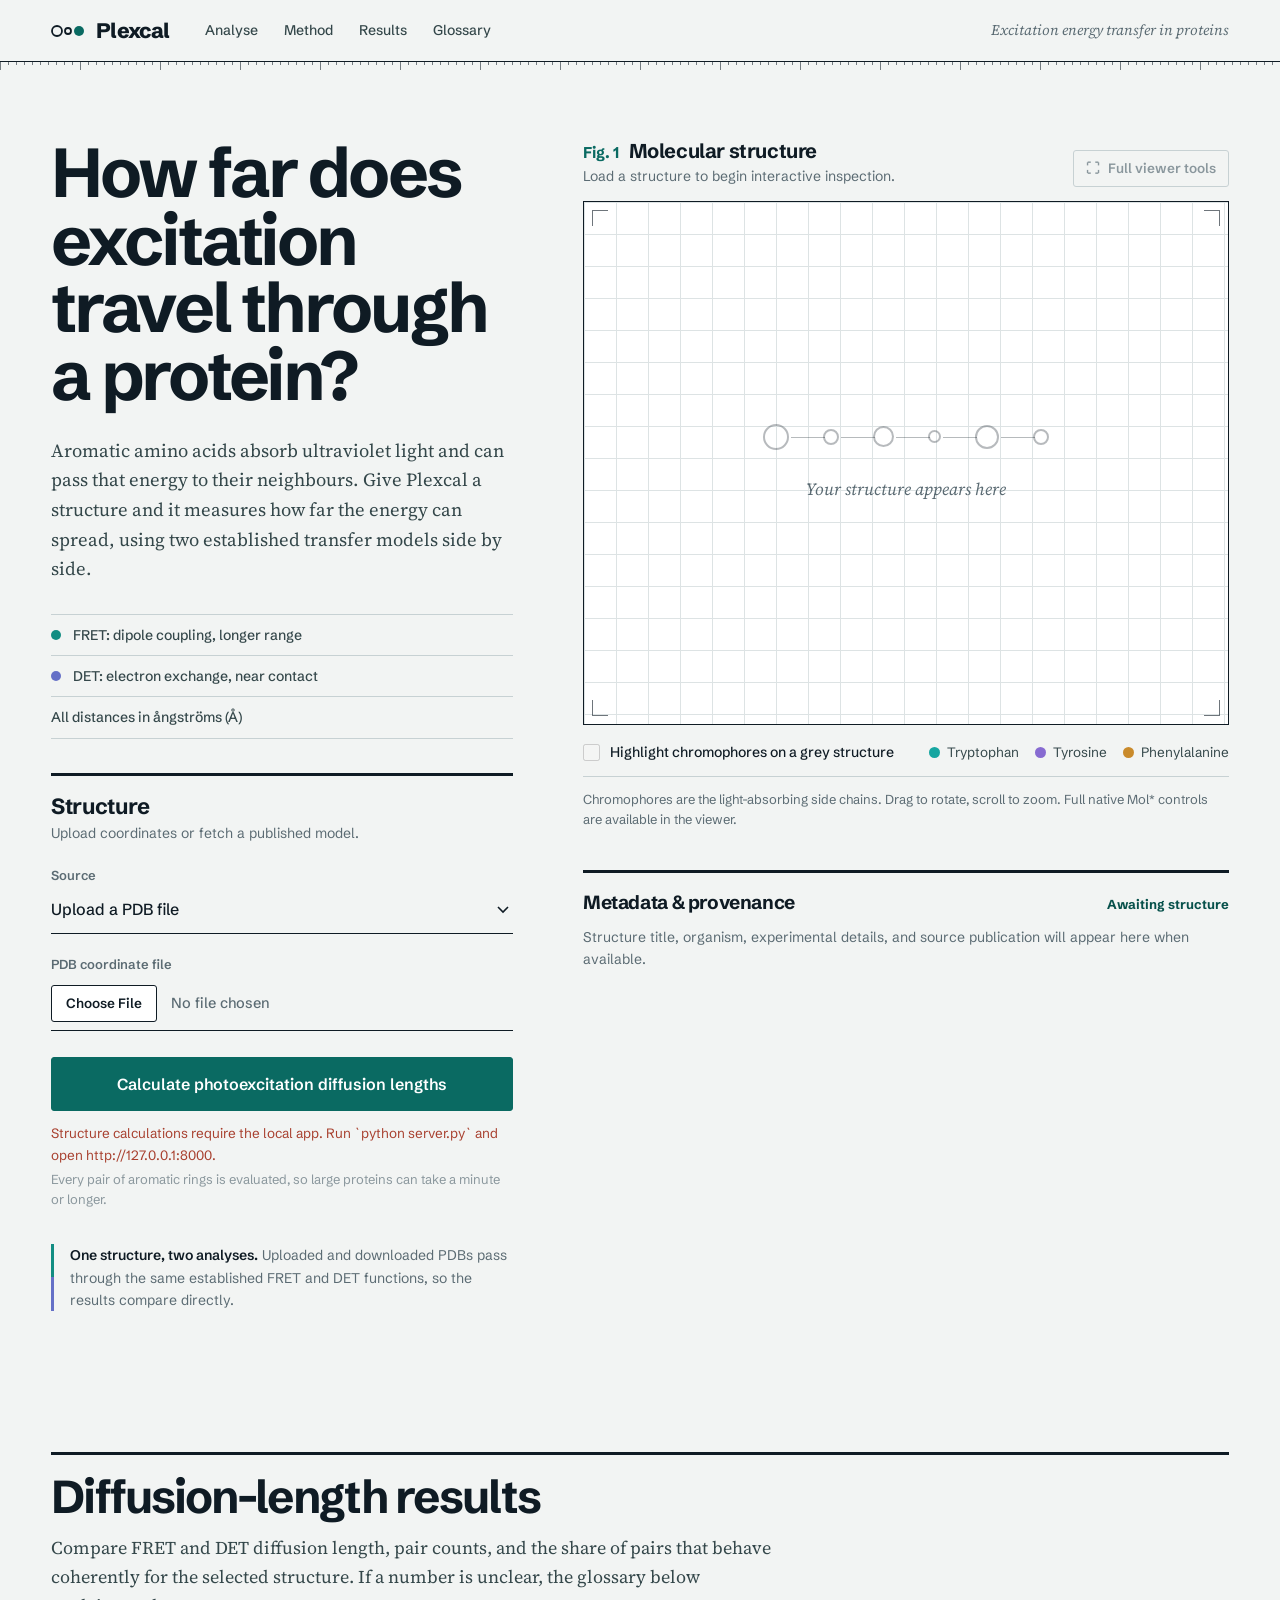
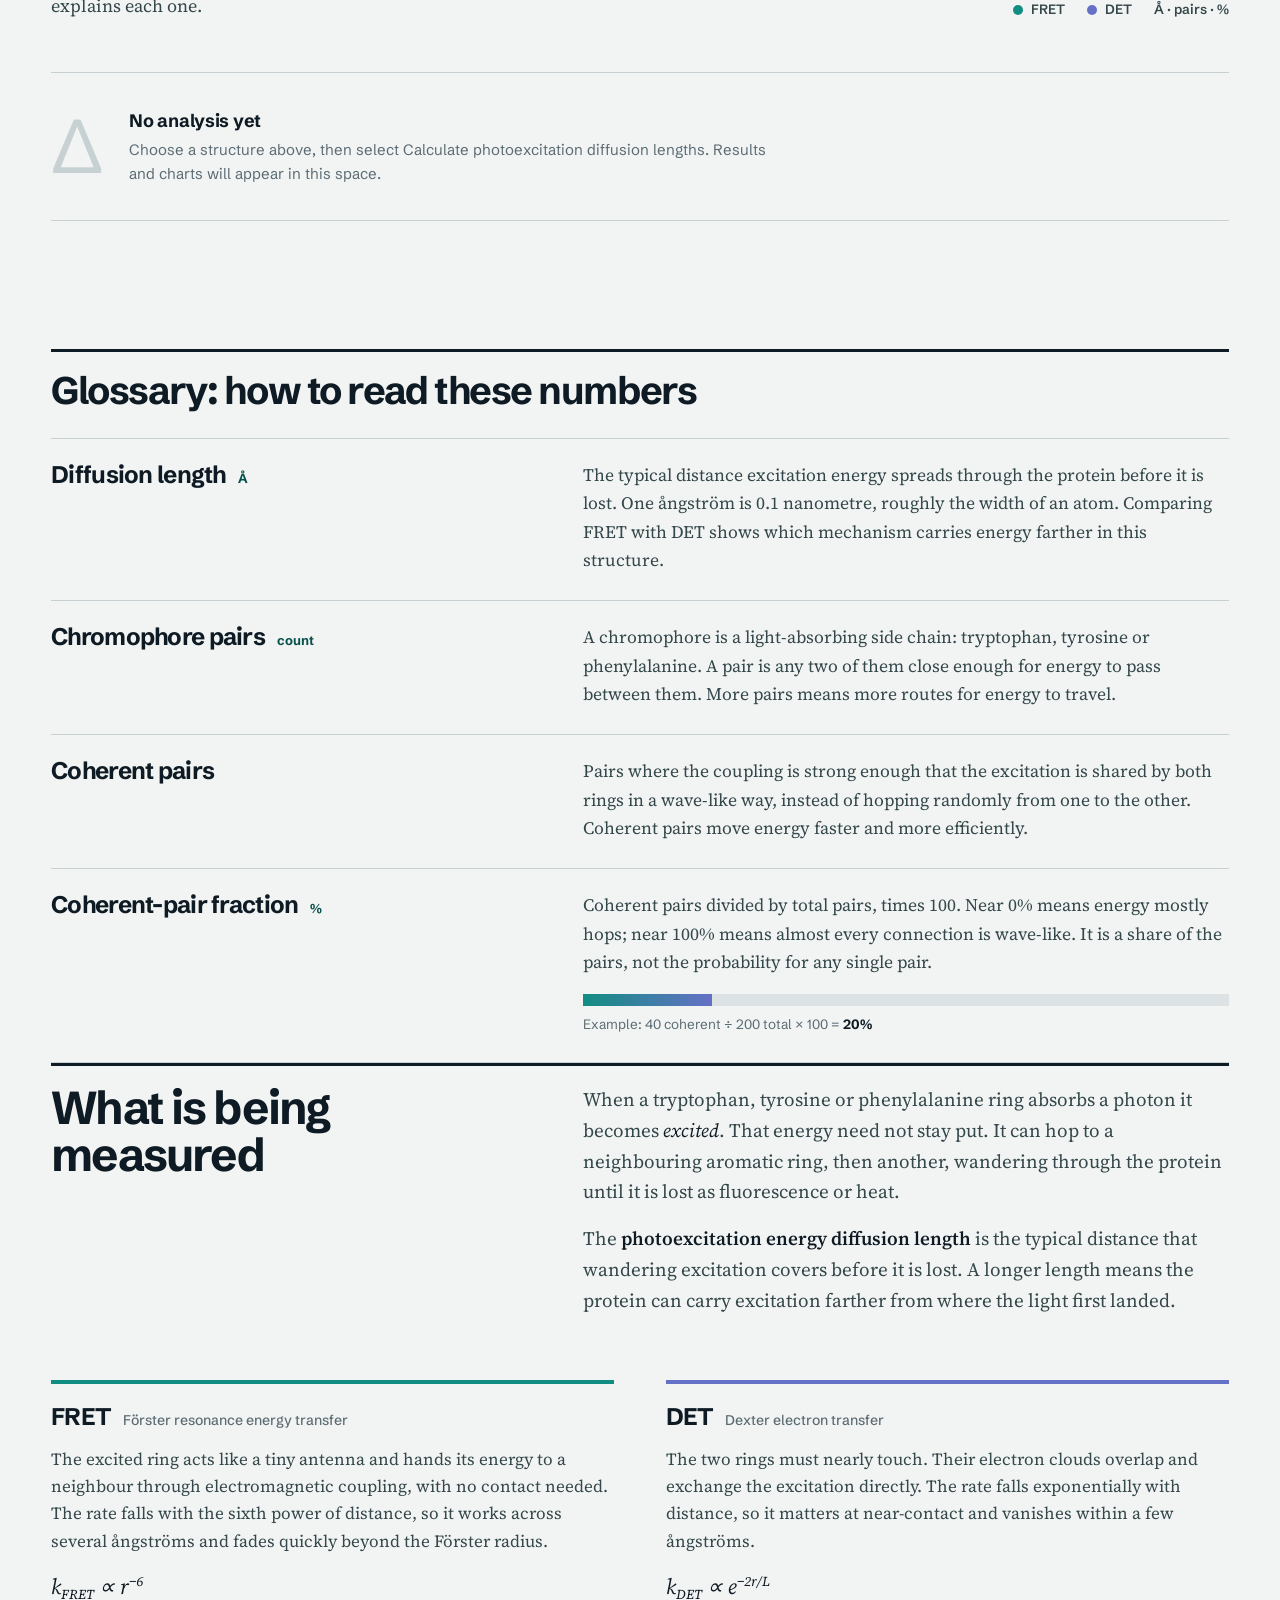
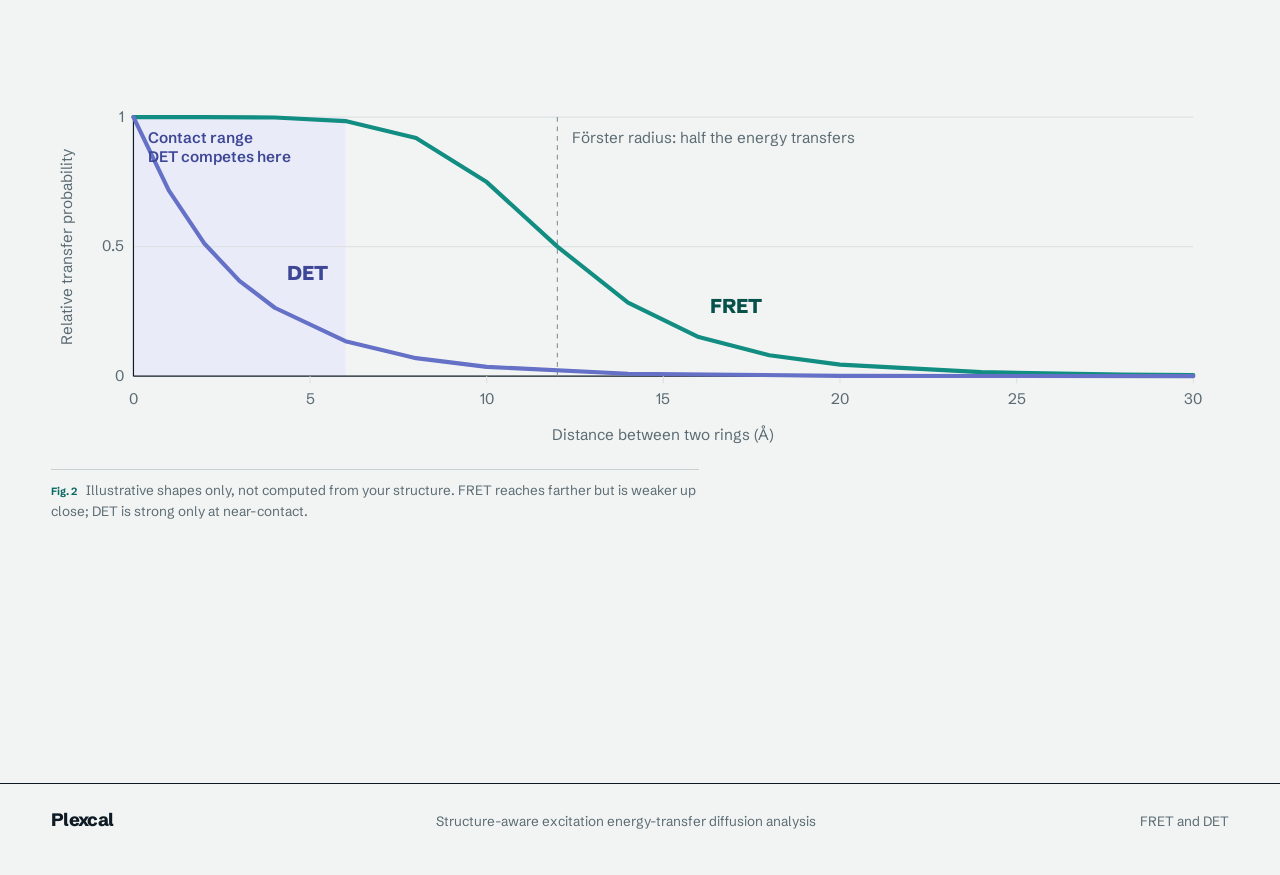
==== commit 73edc32a: "added new UI and edited the bulkprocessing script" ====
--- a/index.html
+++ b/index.html
@@ -4,11 +4,11 @@
     <meta charset="UTF-8">
     <meta name="viewport" content="width=device-width, initial-scale=1.0">
     <meta name="description" content="Structure-aware FRET and DET estimates of excitation energy-transfer diffusion length in aromatic proteins.">
-    <meta name="theme-color" content="#f3f5f6">
+    <meta name="theme-color" content="#f2f4f3">
     <title>Plexcal | Excitation Energy-Transfer Diffusion</title>
     <link rel="preconnect" href="https://fonts.googleapis.com">
     <link rel="preconnect" href="https://fonts.gstatic.com" crossorigin>
-    <link rel="stylesheet" href="https://fonts.googleapis.com/css2?family=Hanken+Grotesk:wght@400;500;600;700&family=Newsreader:ital,opsz,wght@0,6..72,400;0,6..72,500;0,6..72,600;1,6..72,400&display=swap">
+    <link rel="stylesheet" href="https://fonts.googleapis.com/css2?family=Schibsted+Grotesk:wght@400;500;600;700;800&family=Source+Serif+4:ital,opsz,wght@0,8..60,400;0,8..60,500;0,8..60,600;1,8..60,400&display=swap">
     <link rel="stylesheet" href="style.css">
 </head>
 <body>
@@ -16,16 +16,16 @@
 
     <header class="top-bar">
         <a class="brand" href="./" aria-label="Plexcal home">
-            <svg class="brand-mark" viewBox="0 0 32 32" aria-hidden="true">
-                <circle cx="12" cy="16" r="9" fill="none" stroke="#0b6e66" stroke-width="2"/>
-                <circle cx="20" cy="16" r="9" fill="none" stroke="#5c67bd" stroke-width="2"/>
-                <circle cx="16" cy="16" r="2.4" fill="#0e1c28"/>
+            <svg class="brand-mark" viewBox="0 0 34 20" aria-hidden="true">
+                <circle cx="6" cy="10" r="5" fill="none" stroke="currentColor" stroke-width="1.8"/>
+                <circle cx="17" cy="10" r="3" fill="none" stroke="currentColor" stroke-width="1.8"/>
+                <circle cx="28" cy="10" r="5" fill="#0a6a62"/>
             </svg>
             <span class="brand-name">Plexcal</span>
         </a>
         <nav class="top-nav" aria-label="Page sections">
             <a href="#heroSection">Analyse</a>
-            <a href="#method">How it works</a>
+            <a href="#method">Method</a>
             <a href="#results">Results</a>
             <a href="#glossary">Glossary</a>
         </nav>
@@ -36,25 +36,24 @@
         <!-- ============ Analyse ============ -->
         <section class="search-section scientific-hero" id="heroSection">
             <div class="hero-copy">
-                <h1>How far does excitation energy travel through a protein?</h1>
-                <p class="hero-lede">Aromatic amino acids absorb ultraviolet light and can pass that energy to their neighbours. Plexcal reads a protein structure and measures how far the energy can spread, using two established transfer models side by side.</p>
+                <h1>How far does excitation travel through a protein?</h1>
+                <p class="hero-lede">Aromatic amino acids absorb ultraviolet light and can pass that energy to their neighbours. Give Plexcal a structure and it measures how far the energy can spread, using two established transfer models side by side.</p>
 
                 <div class="method-chips" aria-label="Analysis methods">
-                    <span><i class="method-dot fret-dot"></i>FRET, long-range dipole coupling</span>
-                    <span><i class="method-dot det-dot"></i>DET, short-range electron exchange</span>
-                    <span>Distances in ångströms (Å)</span>
+                    <span><i class="method-dot fret-dot"></i>FRET: dipole coupling, longer range</span>
+                    <span><i class="method-dot det-dot"></i>DET: electron exchange, near contact</span>
+                    <span>All distances in ångströms (Å)</span>
                 </div>
 
                 <form id="fretUploadForm" class="structure-input-card">
                     <div class="input-card-heading">
-                        <span class="step-number">Step 1</span>
                         <div>
-                            <h2>Choose a structure</h2>
-                            <p>Upload your own coordinates or fetch a published model.</p>
-                        </div>
-                    </div>
-
-                    <label for="structureSource">Structure source</label>
+                            <h2>Structure</h2>
+                            <p>Upload coordinates or fetch a published model.</p>
+                        </div>
+                    </div>
+
+                    <label for="structureSource">Source</label>
                     <select id="structureSource" name="source">
                         <option value="upload">Upload a PDB file</option>
                         <option value="rcsb">RCSB Protein Data Bank</option>
@@ -69,21 +68,21 @@
                         <label for="structureIdentifier" id="structureIdentifierLabel">RCSB PDB ID</label>
                         <div class="identifier-input-row">
                             <input type="text" id="structureIdentifier" name="structure_id" autocomplete="off" placeholder="e.g. 1TUB">
-                            <button type="button" id="loadStructurePreview" class="secondary-button">Preview</button>
+                            <button type="button" id="loadStructurePreview" class="secondary-button" title="Loads the PDB structure and available details in the viewer; it does not calculate diffusion lengths." aria-label="Preview structure without calculating diffusion lengths">Preview</button>
                         </div>
                         <p class="field-hint" id="structureIdentifierHint">Enter a four-character PDB accession.</p>
                     </div>
 
                     <div class="action-row">
-                        <button type="submit" id="calculateButton" class="primary-button">Calculate diffusion lengths</button>
+                        <button type="submit" id="calculateButton" class="primary-button">Calculate photoexcitation diffusion lengths</button>
                     </div>
                     <p id="fretUploadStatus" class="status-message" role="status" aria-live="polite">Structure preview and calculation are independent actions.</p>
-                    <p class="duration-note">Calculation looks at every pair of aromatic rings, so large proteins can take a minute or longer.</p>
+                    <p class="duration-note">Every pair of aromatic rings is evaluated, so large proteins can take a minute or longer.</p>
                 </form>
 
                 <div class="workflow-note">
                     <span class="workflow-line"></span>
-                    <p><strong>One structure, two analyses.</strong> Uploaded and downloaded PDBs pass through the same established FRET and DET calculation functions, so the two results are directly comparable.</p>
+                    <p><strong>One structure, two analyses.</strong> Uploaded and downloaded PDBs pass through the same established FRET and DET functions, so the results compare directly.</p>
                 </div>
             </div>
 
@@ -91,7 +90,7 @@
                 <section class="viewer-card" aria-labelledby="viewerHeading">
                     <div class="viewer-heading">
                         <div>
-                            <h2 id="viewerHeading">Molecular structure</h2>
+                            <h2 id="viewerHeading"><span class="fig-no">Fig. 1</span> Molecular structure</h2>
                             <p id="structureViewerStatus" role="status" aria-live="polite">Load a structure to begin interactive inspection.</p>
                         </div>
                         <button type="button" id="expandStructureViewer" class="viewer-icon-button viewer-tools-button" aria-label="Open full Mol* viewer tools" title="Open full Mol* viewer tools" disabled>
@@ -102,9 +101,7 @@
                     <div class="viewer-stage">
                         <div id="structureViewer" class="structure-viewer" aria-label="Interactive protein structure"></div>
                         <div id="viewerPlaceholder" class="viewer-placeholder">
-                            <span class="placeholder-orbit orbit-a"></span>
-                            <span class="placeholder-orbit orbit-b"></span>
-                            <span class="placeholder-core">P</span>
+                            <div class="hop-chain" aria-hidden="true"><i></i><i></i><i></i><i></i><i></i><i></i></div>
                             <p>Your structure appears here</p>
                         </div>
                     </div>
@@ -136,68 +133,18 @@
             </div>
         </section>
 
-        <!-- ============ Method / explainer ============ -->
-        <section class="method-section" id="method" aria-labelledby="methodHeading">
-            <div class="method-intro">
-                <h2 id="methodHeading">What is being measured</h2>
-                <p>When a tryptophan, tyrosine or phenylalanine ring absorbs a photon, it becomes <em>excited</em>. That energy does not have to stay put. It can hop to a nearby aromatic ring, then another, wandering through the protein until it is lost as fluorescence or heat.</p>
-                <p>The <strong>photoexcitation energy diffusion length</strong> is the typical distance this wandering excitation covers before it is lost. A longer length means the protein can carry excitation farther from where light first landed.</p>
-
-                <div class="model-pair">
-                    <article class="model-note fret-note">
-                        <h3><i class="method-dot fret-dot"></i>FRET <small>Förster resonance energy transfer</small></h3>
-                        <p>The excited ring acts like a tiny antenna and hands its energy to a neighbour through electromagnetic coupling, with no contact needed. The rate falls with the sixth power of distance, so it works over several ångströms and fades quickly beyond the Förster radius.</p>
-                        <span class="formula">k<sub>FRET</sub> ∝ r<sup>−6</sup></span>
-                    </article>
-                    <article class="model-note det-note">
-                        <h3><i class="method-dot det-dot"></i>DET <small>Dexter electron transfer</small></h3>
-                        <p>The two rings must nearly touch. Their electron clouds overlap and exchange the excitation directly. The rate falls exponentially with distance, so it dominates at very short range and vanishes almost completely by a few ångströms.</p>
-                        <span class="formula">k<sub>DET</sub> ∝ e<sup>−2r/L</sup></span>
-                    </article>
-                </div>
-            </div>
-
-            <figure class="decay-figure">
-                <svg viewBox="0 0 600 270" role="img" aria-labelledby="decayTitle decayDesc">
-                    <title id="decayTitle">How transfer probability falls with distance</title>
-                    <desc id="decayDesc">Illustrative curves. The FRET curve stays high out to roughly 10 ångströms and then drops. The DET curve drops steeply within a few ångströms.</desc>
-                    <g class="fig-grid">
-                        <line x1="50" y1="30" x2="560" y2="30"/>
-                        <line x1="50" y1="115" x2="560" y2="115"/>
-                        <line x1="50" y1="200" x2="560" y2="200" class="fig-axis"/>
-                        <line x1="50" y1="30" x2="50" y2="200" class="fig-axis"/>
-                    </g>
-                    <line x1="254" y1="30" x2="254" y2="200" class="fig-marker"/>
-                    <path class="fig-curve fig-fret" d="M50 30 L84 30 L118 30.2 L152 32.6 L186 43.8 L220 72.7 L254 115 L288 151.7 L322 174.3 L356 186.3 L390 192.4 L458 197.4 L526 198.9 L560 199.3"/>
-                    <path class="fig-curve fig-det" d="M50 30 L67 78 L84 112.8 L101 137.4 L118 155.1 L152 177 L186 188.2 L220 193.9 L288 198.4 L390 199.8 L560 200"/>
-                    <g class="fig-text">
-                        <text x="46" y="34" text-anchor="end">1</text>
-                        <text x="46" y="119" text-anchor="end">0.5</text>
-                        <text x="46" y="204" text-anchor="end">0</text>
-                        <text x="50" y="222" text-anchor="middle">0</text>
-                        <text x="220" y="222" text-anchor="middle">10</text>
-                        <text x="390" y="222" text-anchor="middle">20</text>
-                        <text x="560" y="222" text-anchor="middle">30</text>
-                        <text x="305" y="248" text-anchor="middle">Distance between two rings (Å)</text>
-                        <text x="262" y="48">Förster radius: half the energy is transferred</text>
-                        <text x="332" y="150" class="fig-label-fret">FRET</text>
-                        <text x="128" y="132" class="fig-label-det">DET</text>
-                        <text x="14" y="115" transform="rotate(-90 14 115)" text-anchor="middle">Relative transfer probability</text>
-                    </g>
-                </svg>
-                <figcaption>Illustrative shapes only, not computed from your structure. FRET reaches farther but is weaker up close; DET is strong only at near-contact.</figcaption>
-            </figure>
-        </section>
-
         <!-- ============ Results ============ -->
         <section class="fret-upload-section analysis-section" id="results">
             <div class="analysis-heading">
                 <div>
-                    <div class="section-kicker"><span class="step-number">Step 2</span> Quantitative analysis</div>
                     <h2>Diffusion-length results</h2>
-                    <p class="section-description">Compare FRET and DET diffusion length, pair counts, and the share of pairs that behave coherently for the selected structure. Not sure what a number means? See the guide below the results.</p>
-                </div>
-                <div class="analysis-units"><span>FRET</span><span>DET</span><span>Å, pairs, %</span></div>
+                    <p class="section-description">Compare FRET and DET diffusion length, pair counts, and the share of pairs that behave coherently for the selected structure. If a number is unclear, the glossary below explains each one.</p>
+                </div>
+                <div class="analysis-units">
+                    <span><i class="method-dot fret-dot"></i>FRET</span>
+                    <span><i class="method-dot det-dot"></i>DET</span>
+                    <span>Å · pairs · %</span>
+                </div>
             </div>
 
             <section id="fretUploadResult" class="result-section hidden" aria-live="polite">
@@ -206,7 +153,7 @@
                         <div class="viewer-label">Computed for</div>
                         <p id="analysisInputSummary" class="analysis-input-summary"></p>
                     </div>
-                    <span class="result-state"><i></i> Analysis complete</span>
+                    <span id="analysisResultState" class="result-state"><i></i><span>Analysis complete</span></span>
                 </div>
                 <p id="fretUploadResultError" class="error-message hidden" role="alert"></p>
                 <div class="method-results">
@@ -240,15 +187,15 @@
 
             <div id="analysisEmptyState" class="analysis-empty-state">
                 <span class="empty-state-symbol">Δ</span>
-                <div><strong>No analysis yet</strong><p>Choose a structure above, then select Calculate diffusion lengths. Results and charts will appear in this space.</p></div>
+                <div><strong>No analysis yet</strong><p>Choose a structure above, then select Calculate photoexcitation diffusion lengths. Results and charts will appear in this space.</p></div>
             </div>
 
             <div class="glossary" id="glossary">
-                <h3>How to read these numbers</h3>
+                <h3>Glossary: how to read these numbers</h3>
                 <dl class="glossary-list">
                     <div>
                         <dt>Diffusion length <span class="unit-tag">Å</span></dt>
-                        <dd>The typical distance excitation energy spreads through the protein before it is lost. One ångström is 0.1 nanometre, about the width of a single atom. Compare FRET and DET to see which mechanism carries energy farther in this structure.</dd>
+                        <dd>The typical distance excitation energy spreads through the protein before it is lost. One ångström is 0.1 nanometre, roughly the width of an atom. Comparing FRET with DET shows which mechanism carries energy farther in this structure.</dd>
                     </div>
                     <div>
                         <dt>Chromophore pairs <span class="unit-tag">count</span></dt>
@@ -256,15 +203,86 @@
                     </div>
                     <div>
                         <dt>Coherent pairs</dt>
-                        <dd>Pairs where the coupling is strong enough that the excitation is shared between both rings in a wave-like way, rather than hopping randomly from one to the other. Coherent pairs move energy faster and more efficiently.</dd>
+                        <dd>Pairs where the coupling is strong enough that the excitation is shared by both rings in a wave-like way, instead of hopping randomly from one to the other. Coherent pairs move energy faster and more efficiently.</dd>
                     </div>
                     <div>
                         <dt>Coherent-pair fraction <span class="unit-tag">%</span></dt>
-                        <dd>Coherent pairs divided by total pairs, times 100. If 40 of 200 pairs are coherent, the fraction is 20%. Near 0% means energy mostly hops; near 100% means almost every connection is wave-like. It is a share of the pairs, not a probability for any single pair.</dd>
+                        <dd>
+                            <p>Coherent pairs divided by total pairs, times 100. Near 0% means energy mostly hops; near 100% means almost every connection is wave-like. It is a share of the pairs, not the probability for any single pair.</p>
+                            <div class="pct-demo" role="img" aria-label="40 coherent pairs out of 200 total is 20 percent">
+                                <div class="pct-track"><span style="width:20%"></span></div>
+                                <p>Example: 40 coherent ÷ 200 total × 100 = <strong>20%</strong></p>
+                            </div>
+                        </dd>
                     </div>
                 </dl>
             </div>
         </section>
+
+        <!-- ============ Method ============ -->
+        <section class="method-section" id="method" aria-labelledby="methodHeading">
+            <header class="section-head">
+                <h2 id="methodHeading">What is being measured</h2>
+                <div class="section-head-text">
+                    <p>When a tryptophan, tyrosine or phenylalanine ring absorbs a photon it becomes <em>excited</em>. That energy need not stay put. It can hop to a neighbouring aromatic ring, then another, wandering through the protein until it is lost as fluorescence or heat.</p>
+                    <p>The <strong>photoexcitation energy diffusion length</strong> is the typical distance that wandering excitation covers before it is lost. A longer length means the protein can carry excitation farther from where the light first landed.</p>
+                </div>
+            </header>
+
+            <div class="model-pair">
+                <article class="model-note fret-note">
+                    <h3><i class="method-dot fret-dot"></i>FRET <small>Förster resonance energy transfer</small></h3>
+                    <p>The excited ring acts like a tiny antenna and hands its energy to a neighbour through electromagnetic coupling, with no contact needed. The rate falls with the sixth power of distance, so it works across several ångströms and fades quickly beyond the Förster radius.</p>
+                    <span class="formula">k<sub>FRET</sub> ∝ r<sup>−6</sup></span>
+                </article>
+                <article class="model-note det-note">
+                    <h3><i class="method-dot det-dot"></i>DET <small>Dexter electron transfer</small></h3>
+                    <p>The two rings must nearly touch. Their electron clouds overlap and exchange the excitation directly. The rate falls exponentially with distance, so it matters at near-contact and vanishes within a few ångströms.</p>
+                    <span class="formula">k<sub>DET</sub> ∝ e<sup>−2r/L</sup></span>
+                </article>
+            </div>
+
+            <figure class="decay-figure">
+                <svg viewBox="0 0 1000 330" role="img" aria-labelledby="decayTitle decayDesc">
+                    <title id="decayTitle">How transfer probability falls with distance</title>
+                    <desc id="decayDesc">Illustrative curves. The FRET curve stays high out to roughly 10 ångströms and then declines. The DET curve drops steeply within a few ångströms.</desc>
+                    <rect class="fig-band" x="70" y="40" width="180" height="220"/>
+                    <g class="fig-grid">
+                        <line x1="70" y1="40" x2="970" y2="40"/>
+                        <line x1="70" y1="150" x2="970" y2="150"/>
+                        <line x1="70" y1="260" x2="970" y2="260" class="fig-axis"/>
+                        <line x1="70" y1="40" x2="70" y2="260" class="fig-axis"/>
+                        <line x1="220" y1="260" x2="220" y2="266"/><line x1="370" y1="260" x2="370" y2="266"/>
+                        <line x1="520" y1="260" x2="520" y2="266"/><line x1="670" y1="260" x2="670" y2="266"/>
+                        <line x1="820" y1="260" x2="820" y2="266"/><line x1="970" y1="260" x2="970" y2="266"/>
+                    </g>
+                    <line x1="430" y1="40" x2="430" y2="260" class="fig-marker"/>
+                    <path class="fig-curve fig-fret" d="M70 40 L130 40 L190 40.3 L250 43.4 L310 57.8 L370 95.2 L430 150 L490 197.5 L550 226.8 L610 242.2 L670 250.2 L790 256.6 L910 258.6 L970 259.1"/>
+                    <path class="fig-curve fig-det" d="M70 40 L100 102.2 L130 147.1 L160 179 L190 201.9 L250 230.3 L310 244.7 L370 252.1 L490 257.9 L670 259.7 L970 260"/>
+                    <g class="fig-text">
+                        <text x="62" y="44" text-anchor="end">1</text>
+                        <text x="62" y="154" text-anchor="end">0.5</text>
+                        <text x="62" y="264" text-anchor="end">0</text>
+                        <text x="70" y="284" text-anchor="middle">0</text>
+                        <text x="220" y="284" text-anchor="middle">5</text>
+                        <text x="370" y="284" text-anchor="middle">10</text>
+                        <text x="520" y="284" text-anchor="middle">15</text>
+                        <text x="670" y="284" text-anchor="middle">20</text>
+                        <text x="820" y="284" text-anchor="middle">25</text>
+                        <text x="970" y="284" text-anchor="middle">30</text>
+                        <text x="520" y="314" text-anchor="middle">Distance between two rings (Å)</text>
+                        <text x="18" y="150" transform="rotate(-90 18 150)" text-anchor="middle">Relative transfer probability</text>
+                        <text x="82" y="62" class="fig-band-label">Contact range</text>
+                        <text x="82" y="78" class="fig-band-label">DET competes here</text>
+                        <text x="442" y="62">Förster radius: half the energy transfers</text>
+                        <text x="560" y="206" class="fig-label-fret">FRET</text>
+                        <text x="200" y="178" class="fig-label-det">DET</text>
+                    </g>
+                </svg>
+                <figcaption><span class="fig-no">Fig. 2</span> Illustrative shapes only, not computed from your structure. FRET reaches farther but is weaker up close; DET is strong only at near-contact.</figcaption>
+            </figure>
+        </section>
+
     </main>
 
     <footer class="page-footer">
@@ -276,7 +294,7 @@
     <!-- Shown automatically while the Calculate button is disabled (see style.css) -->
     <div class="calc-overlay" id="calcOverlay" role="status" aria-live="polite">
         <div class="calc-panel">
-            <div class="calc-ring" aria-hidden="true"><span></span></div>
+            <div class="hop-chain hop-chain-large" aria-hidden="true"><i></i><i></i><i></i><i></i><i></i><i></i></div>
             <h2>Running the simulation</h2>
             <p class="calc-lead">Please wait. The simulations need time to finish.</p>
             <p class="calc-detail">Plexcal is measuring the distance between every pair of aromatic rings, then evaluating both the FRET and DET models across them. Large structures can take a minute or longer, so please keep this tab open.</p>
--- a/style.css
+++ b/style.css
@@ -1,28 +1,30 @@
 /* ==========================================================================
    Plexcal — structure-resolved excitation energy transfer
-   Palette: ink blue-black, cool paper, teal (FRET), indigo (DET), amber (Phe)
-   Type: Newsreader (display, reading) + Hanken Grotesk (interface, data)
+   Concept: a measuring instrument and its plates. Ruled lines instead of
+   cards, small hard radii, an ångström ruler, and one signature motif:
+   excitation hopping between aromatic rings (placeholder + loader).
+   Colour: ink, cool paper, teal = FRET, indigo = DET, amber = Phe.
+   Type: Schibsted Grotesk (interface, headlines, numerals) + Source Serif 4 (reading)
    ========================================================================== */
 
 *, *::before, *::after { box-sizing: border-box; margin: 0; padding: 0; }
 
 :root {
-    --ink: #0e1c28;
-    --ink-soft: #33465a;
-    --muted: #5a6b7b;
-    --faint: #8696a4;
-    --paper: #f3f5f6;
-    --panel: #fbfcfc;
+    --ink: #0f1b24;
+    --ink-soft: #34474a;
+    --muted: #5b6b73;
+    --faint: #8a979d;
+    --paper: #f2f4f3;
     --white: #ffffff;
-    --line: #dde4e8;
-    --line-strong: #c6d1d8;
-
-    --teal: #0b6e66;
-    --teal-deep: #08524c;
-    --teal-wash: #e4f1ef;
-    --indigo: #5c67bd;
-    --indigo-deep: #454fa0;
-    --indigo-wash: #eceefa;
+    --rule: #c7d1d3;
+    --hair: #dde3e4;
+
+    --teal: #0a6a62;
+    --teal-deep: #07514b;
+    --teal-wash: #e1efec;
+    --indigo: #4f5bb8;
+    --indigo-deep: #3d4796;
+    --indigo-wash: #e9ebf8;
     --amber: #c98a2b;
     --danger: #a8402f;
     --success: #168363;
@@ -34,200 +36,157 @@
     --surface: var(--white);
     --text: var(--ink);
     --text-secondary: var(--muted);
-    --border: var(--line);
+    --border: var(--rule);
     --primary: var(--teal);
     --primary-dark: var(--teal-deep);
 
-    --serif: "Newsreader", "Iowan Old Style", Georgia, "Times New Roman", serif;
-    --sans: "Hanken Grotesk", system-ui, -apple-system, "Segoe UI", Roboto, Helvetica, Arial, sans-serif;
-
-    --shell: 1240px;
-    --gutter: clamp(18px, 4vw, 48px);
-}
-
-html { scroll-behavior: smooth; scroll-padding-top: 84px; }
+    --sans: "Schibsted Grotesk", system-ui, -apple-system, "Segoe UI", Roboto, Helvetica, Arial, sans-serif;
+    --serif: "Source Serif 4", "Iowan Old Style", Georgia, "Times New Roman", serif;
+
+    --shell: 1320px;
+    --gutter: clamp(18px, 4vw, 56px);
+    --r: 3px;
+}
+
+html { scroll-behavior: smooth; scroll-padding-top: 88px; }
 
 body {
     min-height: 100vh;
-    background:
-        radial-gradient(60rem 28rem at 8% -6%, rgba(11, 110, 102, 0.07), transparent 70%),
-        var(--paper);
+    background: var(--paper);
     color: var(--ink);
     font-family: var(--sans);
     font-size: 15.5px;
     line-height: 1.6;
     -webkit-font-smoothing: antialiased;
     text-rendering: optimizeLegibility;
+    overflow-x: clip;
 }
 
 .hidden { display: none !important; }
-
 a { color: var(--teal); text-underline-offset: 3px; }
-
-:focus-visible {
-    outline: 2px solid var(--teal);
-    outline-offset: 3px;
-    border-radius: 4px;
-}
+:focus-visible { outline: 2px solid var(--teal); outline-offset: 3px; }
 
 .skip-link {
     position: absolute;
     left: 16px;
     top: -60px;
-    z-index: 100;
+    z-index: 300;
     padding: 10px 14px;
-    border-radius: 8px;
     background: var(--ink);
     color: #fff;
-    text-decoration: none;
 }
 .skip-link:focus { top: 12px; }
 
-/* ---------- Top bar ---------- */
+/* ---------- Top bar with ångström ruler ---------- */
 .top-bar {
     position: sticky;
     top: 0;
     z-index: 20;
     display: flex;
     align-items: center;
-    gap: 32px;
-    min-height: 64px;
-    padding: 10px max(var(--gutter), calc((100vw - var(--shell)) / 2 + var(--gutter)));
-    border-bottom: 1px solid var(--line);
-    background: rgba(243, 245, 246, 0.86);
-    backdrop-filter: saturate(1.4) blur(14px);
-    -webkit-backdrop-filter: saturate(1.4) blur(14px);
-}
-
-.top-bar .brand {
-    display: inline-flex;
-    align-items: center;
-    gap: 10px;
-    color: var(--ink);
-    text-decoration: none;
-}
-.brand-mark { width: 30px; height: 30px; flex: none; }
-.brand-name {
-    font-family: var(--serif);
-    font-size: 25px;
-    font-weight: 600;
-    letter-spacing: -0.01em;
-    line-height: 1;
-}
-
-.top-nav { display: flex; gap: 6px; margin-left: 8px; }
+    gap: 36px;
+    min-height: 62px;
+    padding: 8px max(var(--gutter), calc((100vw - var(--shell)) / 2 + var(--gutter)));
+    background: rgba(242, 244, 243, 0.9);
+    backdrop-filter: blur(12px);
+    -webkit-backdrop-filter: blur(12px);
+    border-bottom: 1px solid var(--ink);
+}
+/* ruler ticks hanging from the rule: small every 8px, tall every 80px */
+.top-bar::after {
+    content: "";
+    position: absolute;
+    left: 0;
+    right: 0;
+    top: 100%;
+    height: 9px;
+    pointer-events: none;
+    background:
+        repeating-linear-gradient(90deg, var(--ink) 0 1px, transparent 1px 80px) 0 0 / 100% 9px no-repeat,
+        repeating-linear-gradient(90deg, var(--ink) 0 1px, transparent 1px 8px) 0 0 / 100% 4px no-repeat;
+    opacity: 0.55;
+}
+
+.top-bar .brand { display: inline-flex; align-items: center; gap: 11px; color: var(--ink); text-decoration: none; }
+.brand-mark { width: 34px; height: 20px; flex: none; }
+.brand-name { font-size: 21px; font-weight: 800; letter-spacing: -0.04em; line-height: 1; }
+
+.top-nav { display: flex; gap: 26px; }
 .top-nav a {
-    padding: 7px 12px;
-    border-radius: 999px;
+    padding: 6px 0;
+    border-bottom: 1.5px solid transparent;
     color: var(--ink-soft);
     font-size: 14px;
     font-weight: 500;
     text-decoration: none;
-    transition: background 160ms ease, color 160ms ease;
-}
-.top-nav a:hover { background: rgba(14, 28, 40, 0.06); color: var(--ink); }
-
-.brand-caption {
-    margin-left: auto;
-    color: var(--muted);
-    font-family: var(--serif);
-    font-size: 15px;
-    font-style: italic;
-}
-
-/* ---------- Layout shell ---------- */
+    transition: border-color 140ms ease, color 140ms ease;
+}
+.top-nav a:hover { border-bottom-color: var(--ink); color: var(--ink); }
+
+.brand-caption { margin-left: auto; color: var(--muted); font-family: var(--serif); font-size: 14.5px; font-style: italic; }
+
+/* ---------- Shell ---------- */
 main {
     max-width: calc(var(--shell) + var(--gutter) * 2);
     margin: 0 auto;
-    padding: clamp(32px, 5vw, 64px) var(--gutter) 40px;
+    padding: clamp(40px, 6vw, 84px) var(--gutter) 40px;
 }
 
 /* ---------- Hero ---------- */
 .search-section {
     display: grid;
-    grid-template-columns: minmax(0, 0.82fr) minmax(0, 1.18fr);
-    gap: clamp(32px, 5vw, 72px);
+    grid-template-columns: minmax(0, 5fr) minmax(0, 7fr);
+    gap: clamp(32px, 5.5vw, 88px);
     align-items: start;
-    margin-bottom: clamp(64px, 9vw, 120px);
-}
-
+    margin-bottom: clamp(88px, 11vw, 160px);
+}
 .hero-copy { min-width: 0; }
 
 .hero-copy h1 {
-    max-width: 14em;
+    max-width: 10.5em;
+    font-size: clamp(2.7rem, 5.4vw, 4.7rem);
+    font-weight: 700;
+    line-height: 0.98;
+    letter-spacing: -0.045em;
+    text-wrap: balance;
+}
+
+.hero-lede {
+    max-width: 31em;
+    margin-top: 26px;
+    color: var(--ink-soft);
     font-family: var(--serif);
-    font-size: clamp(2.3rem, 4.4vw, 3.55rem);
+    font-size: 18.5px;
+    line-height: 1.6;
+}
+
+.method-chips {
+    display: grid;
+    gap: 0;
+    margin: 30px 0 34px;
+    border-top: 1px solid var(--rule);
+    color: var(--ink-soft);
+    font-size: 14px;
     font-weight: 500;
-    line-height: 1.05;
-    letter-spacing: -0.022em;
-    text-wrap: balance;
-}
-
-.hero-lede {
-    max-width: 34em;
-    margin-top: 22px;
-    color: var(--ink-soft);
-    font-size: 17px;
-    line-height: 1.62;
-}
-
-.method-chips {
-    display: flex;
-    flex-wrap: wrap;
-    gap: 8px 18px;
-    margin: 26px 0 30px;
-    color: var(--ink-soft);
-    font-size: 13.5px;
-    font-weight: 500;
-}
-.method-chips span { display: inline-flex; align-items: center; gap: 8px; }
-
-.method-dot {
-    display: inline-block;
-    width: 9px;
-    height: 9px;
-    flex: none;
-    border-radius: 50%;
-}
-.fret-dot { background: var(--fret); box-shadow: 0 0 0 3px rgba(18, 141, 130, 0.16); }
-.det-dot { background: var(--det); box-shadow: 0 0 0 3px rgba(101, 112, 199, 0.18); }
-
-/* ---------- Structure input panel ---------- */
-.structure-input-card {
-    padding: 26px;
-    border: 1px solid var(--line);
-    border-radius: 14px;
-    background: var(--white);
-    box-shadow: 0 1px 0 rgba(255, 255, 255, 0.8) inset, 0 18px 40px -24px rgba(14, 28, 40, 0.22);
-}
-
-.input-card-heading { display: flex; align-items: flex-start; gap: 14px; margin-bottom: 18px; }
-.input-card-heading h2 {
-    font-family: var(--serif);
-    font-size: 24px;
-    font-weight: 500;
-    letter-spacing: -0.01em;
-    line-height: 1.2;
-}
+}
+.method-chips span { display: flex; align-items: center; gap: 12px; padding: 9px 0; border-bottom: 1px solid var(--rule); }
+
+.method-dot { display: inline-block; width: 10px; height: 10px; flex: none; border-radius: 50%; }
+.fret-dot { background: var(--fret); }
+.det-dot { background: var(--det); }
+
+/* ---------- Input: a ruled form, not a card ---------- */
+.structure-input-card { padding-top: 18px; border-top: 3px solid var(--ink); }
+
+.input-card-heading { margin-bottom: 6px; }
+.input-card-heading h2 { font-size: 22px; font-weight: 700; letter-spacing: -0.025em; line-height: 1.2; }
 .input-card-heading p { margin-top: 2px; color: var(--muted); font-size: 14px; }
-
-.step-number {
-    flex: none;
-    margin-top: 4px;
-    padding: 3px 10px;
-    border-radius: 999px;
-    background: var(--teal-wash);
-    color: var(--teal-deep);
-    font-size: 12.5px;
-    font-weight: 600;
-    white-space: nowrap;
-}
 
 .structure-input-card label {
     display: block;
-    margin: 16px 0 6px;
-    color: var(--ink);
-    font-size: 13.5px;
+    margin: 20px 0 2px;
+    color: var(--muted);
+    font-size: 13px;
     font-weight: 600;
 }
 
@@ -236,238 +195,187 @@
 .structure-input-card input[type="file"] {
     width: 100%;
     min-height: 46px;
-    border: 1px solid var(--line-strong);
-    border-radius: 10px;
-    padding: 10px 14px;
-    background-color: var(--white);
+    border: 0;
+    border-bottom: 1.5px solid var(--ink);
+    border-radius: 0;
+    padding: 10px 0;
+    background-color: transparent;
     color: var(--ink);
     font: inherit;
-    font-size: 15px;
-    transition: border-color 160ms ease, box-shadow 160ms ease;
+    font-size: 16px;
+    font-weight: 500;
+    transition: background-color 140ms ease, border-color 140ms ease;
 }
 .structure-input-card select {
     appearance: none;
     -webkit-appearance: none;
-    padding-right: 42px;
-    background-image: url("data:image/svg+xml,%3Csvg xmlns='http://www.w3.org/2000/svg' width='14' height='14' viewBox='0 0 14 14' fill='none' stroke='%2333465a' stroke-width='1.6' stroke-linecap='round' stroke-linejoin='round'%3E%3Cpath d='M3 5l4 4 4-4'/%3E%3C/svg%3E");
+    padding-right: 32px;
+    background-image: url("data:image/svg+xml,%3Csvg xmlns='http://www.w3.org/2000/svg' width='12' height='8' viewBox='0 0 12 8' fill='none' stroke='%230f1b24' stroke-width='1.6'%3E%3Cpath d='M1 1l5 5 5-5'/%3E%3C/svg%3E");
     background-repeat: no-repeat;
-    background-position: right 16px center;
+    background-position: right 4px center;
     cursor: pointer;
 }
+.structure-input-card input[type="text"]::placeholder { color: var(--faint); font-weight: 400; }
 .structure-input-card input:hover,
-.structure-input-card select:hover { border-color: var(--faint); }
+.structure-input-card select:hover { background-color: rgba(255, 255, 255, 0.55); }
 .structure-input-card input:focus-visible,
 .structure-input-card select:focus-visible {
     outline: none;
-    border-color: var(--teal);
-    box-shadow: 0 0 0 4px rgba(11, 110, 102, 0.14);
-}
-.structure-input-card input[type="file"] { padding: 6px; color: var(--muted); cursor: pointer; }
+    border-bottom-color: var(--teal);
+    box-shadow: 0 2px 0 0 var(--teal);
+    background-color: var(--white);
+}
+.structure-input-card input[type="file"] { padding: 8px 0; color: var(--muted); font-size: 14.5px; cursor: pointer; }
 .structure-input-card input[type="file"]::file-selector-button {
-    margin-right: 12px;
-    border: 0;
-    border-radius: 7px;
-    padding: 8px 14px;
-    background: var(--teal-wash);
-    color: var(--teal-deep);
-    cursor: pointer;
-    font: inherit;
-    font-size: 13.5px;
-    font-weight: 600;
-    transition: background 160ms ease;
-}
-.structure-input-card input[type="file"]::file-selector-button:hover { background: #d3e8e5; }
-
-.identifier-input-row { display: flex; gap: 10px; }
-.identifier-input-row input { min-width: 0; flex: 1; }
-.identifier-input-row button { flex: none; }
-
-.field-hint { margin-top: 8px; color: var(--muted); font-size: 13px; }
-
-/* ---------- Buttons ---------- */
-.primary-button,
-.secondary-button {
-    display: inline-flex;
-    min-height: 46px;
-    align-items: center;
-    justify-content: center;
-    gap: 10px;
-    border: 1px solid transparent;
-    border-radius: 10px;
-    padding: 0 20px;
-    cursor: pointer;
-    font: inherit;
-    font-size: 15px;
-    font-weight: 600;
-    transition: background 160ms ease, border-color 160ms ease, box-shadow 160ms ease, transform 160ms ease;
-}
-
-.primary-button {
-    width: 100%;
-    background: linear-gradient(180deg, #0d7a71, var(--teal) 60%, var(--teal-deep));
-    box-shadow: 0 1px 0 rgba(255, 255, 255, 0.2) inset, 0 8px 18px -8px rgba(8, 82, 76, 0.7);
-    color: #fff;
-}
-.primary-button:hover:not(:disabled) { transform: translateY(-1px); box-shadow: 0 1px 0 rgba(255, 255, 255, 0.2) inset, 0 12px 22px -8px rgba(8, 82, 76, 0.75); }
-.primary-button:active:not(:disabled) { transform: translateY(0); }
-
-.secondary-button { border-color: var(--line-strong); background: var(--white); color: var(--ink); }
-.secondary-button:hover:not(:disabled) { border-color: var(--teal); background: var(--teal-wash); color: var(--teal-deep); }
-
-.primary-button:disabled,
-.secondary-button:disabled { cursor: not-allowed; opacity: 0.6; }
-
-.primary-button:disabled { cursor: progress; }
-.primary-button:disabled::after {
-    content: "";
-    width: 16px;
-    height: 16px;
-    border: 2px solid rgba(255, 255, 255, 0.4);
-    border-top-color: #fff;
-    border-radius: 50%;
-    animation: spin 0.8s linear infinite;
-}
-
-.action-row { margin-top: 22px; }
-
-.status-message {
-    min-height: 22px;
-    margin-top: 12px;
-    color: var(--muted);
-    font-size: 13.5px;
-}
-.status-message.is-error,
-.error-message { color: var(--danger); }
-.error-message { margin-bottom: 14px; font-size: 14px; }
-
-.duration-note {
-    margin-top: 4px;
-    padding-top: 12px;
-    border-top: 1px solid var(--line);
-    color: var(--faint);
-    font-size: 13px;
-}
-
-.workflow-note { display: flex; gap: 16px; margin-top: 26px; color: var(--muted); font-size: 14px; }
-.workflow-line { flex: none; width: 2px; border-radius: 2px; background: linear-gradient(180deg, var(--fret), var(--det)); }
-.workflow-note strong { color: var(--ink); font-weight: 600; }
-
-/* ---------- Viewer ---------- */
-.hero-visual-column { display: grid; gap: 22px; min-width: 0; }
-
-.viewer-card {
-    min-width: 0;
-    padding: 22px;
-    border: 1px solid var(--line);
-    border-radius: 22px;
-    background: var(--white);
-    box-shadow: 0 30px 60px -36px rgba(14, 28, 40, 0.35);
-}
-
-.viewer-heading { display: flex; align-items: flex-start; justify-content: space-between; gap: 16px; margin-bottom: 16px; }
-.viewer-heading h2 {
-    font-family: var(--serif);
-    font-size: 24px;
-    font-weight: 500;
-    letter-spacing: -0.01em;
-    line-height: 1.2;
-}
-.viewer-heading p { min-height: 22px; margin-top: 2px; color: var(--muted); font-size: 14px; }
-
-.viewer-icon-button {
-    display: inline-flex;
-    flex: none;
-    align-items: center;
-    gap: 8px;
-    border: 1px solid var(--line-strong);
-    border-radius: 999px;
-    padding: 8px 14px;
+    margin-right: 14px;
+    border: 1.5px solid var(--ink);
+    border-radius: var(--r);
+    padding: 7px 14px;
     background: var(--white);
     color: var(--ink);
     cursor: pointer;
     font: inherit;
     font-size: 13.5px;
     font-weight: 600;
-    transition: border-color 160ms ease, background 160ms ease;
-}
-.viewer-icon-button:hover:not(:disabled) { border-color: var(--teal); background: var(--teal-wash); }
-.viewer-icon-button:disabled { cursor: not-allowed; opacity: 0.5; }
+    transition: background 140ms ease, color 140ms ease;
+}
+.structure-input-card input[type="file"]::file-selector-button:hover { background: var(--ink); color: #fff; }
+
+.identifier-input-row { display: flex; align-items: flex-end; gap: 18px; }
+.identifier-input-row input { min-width: 0; flex: 1; }
+.identifier-input-row button { flex: none; margin-bottom: 4px; }
+
+.field-hint { margin-top: 8px; color: var(--muted); font-size: 13px; }
+
+/* ---------- Buttons: flat, square-ish ---------- */
+.primary-button,
+.secondary-button {
+    display: inline-flex;
+    min-height: 44px;
+    align-items: center;
+    justify-content: center;
+    gap: 10px;
+    border: 1.5px solid var(--ink);
+    border-radius: var(--r);
+    padding: 0 20px;
+    cursor: pointer;
+    font: inherit;
+    font-size: 15px;
+    font-weight: 600;
+    transition: background 140ms ease, color 140ms ease, border-color 140ms ease;
+}
+
+.primary-button { width: 100%; min-height: 54px; border-color: var(--teal); background: var(--teal); color: #fff; font-size: 16px; }
+.primary-button:hover:not(:disabled) { border-color: var(--ink); background: var(--ink); }
+.primary-button:active:not(:disabled) { background: #000; }
+
+.secondary-button { background: transparent; color: var(--ink); }
+.secondary-button:hover:not(:disabled) { background: var(--ink); color: #fff; }
+
+.primary-button:disabled,
+.secondary-button:disabled { cursor: not-allowed; opacity: 0.55; }
+.primary-button:disabled { cursor: progress; }
+.primary-button:disabled::after {
+    content: "";
+    width: 15px;
+    height: 15px;
+    border: 2px solid rgba(255, 255, 255, 0.4);
+    border-top-color: #fff;
+    border-radius: 50%;
+    animation: spin 0.8s linear infinite;
+}
+
+.action-row { margin-top: 26px; }
+
+.status-message { min-height: 22px; margin-top: 12px; color: var(--muted); font-size: 13.5px; }
+.status-message.is-error,
+.error-message { color: var(--danger); }
+.error-message { margin-bottom: 14px; font-size: 14px; }
+
+.duration-note { margin-top: 2px; color: var(--faint); font-size: 13px; }
+
+.workflow-note { display: flex; gap: 16px; margin-top: 34px; color: var(--muted); font-size: 14px; }
+.workflow-line { flex: none; width: 3px; background: linear-gradient(180deg, var(--fret) 50%, var(--det) 50%); }
+.workflow-note strong { color: var(--ink); font-weight: 600; }
+
+/* ---------- Viewer plate ---------- */
+.hero-visual-column { display: grid; gap: 40px; min-width: 0; }
+.viewer-card { min-width: 0; }
+
+.viewer-heading { display: flex; align-items: flex-end; justify-content: space-between; gap: 16px; margin-bottom: 14px; }
+.viewer-heading h2 { font-size: 20px; font-weight: 700; letter-spacing: -0.02em; line-height: 1.2; }
+.fig-no { margin-right: 6px; color: var(--teal); font-size: 0.78em; font-weight: 700; letter-spacing: 0; white-space: nowrap; }
+.viewer-heading p { min-height: 22px; margin-top: 2px; color: var(--muted); font-size: 14px; }
+
+.viewer-icon-button {
+    display: inline-flex;
+    flex: none;
+    align-items: center;
+    gap: 8px;
+    border: 1.5px solid var(--ink);
+    border-radius: var(--r);
+    padding: 7px 12px;
+    background: transparent;
+    color: var(--ink);
+    cursor: pointer;
+    font: inherit;
+    font-size: 13.5px;
+    font-weight: 600;
+    transition: background 140ms ease, color 140ms ease;
+}
+.viewer-icon-button:hover:not(:disabled) { background: var(--ink); color: #fff; }
+.viewer-icon-button:disabled { border-color: var(--rule); color: var(--faint); cursor: not-allowed; }
 
 .viewer-stage {
     position: relative;
     overflow: hidden;
-    border: 1px solid var(--line);
-    border-radius: 14px;
+    border: 1px solid var(--ink);
+    background: var(--white);
+}
+/* crop marks, like a printed plate */
+.viewer-stage::before {
+    content: "";
+    position: absolute;
+    inset: 8px;
+    z-index: 4;
+    pointer-events: none;
     background:
-        linear-gradient(var(--line) 1px, transparent 1px) 0 0 / 100% 40px,
-        linear-gradient(90deg, var(--line) 1px, transparent 1px) 0 0 / 40px 100%,
-        #f7f9fa;
-    background-blend-mode: multiply;
+        linear-gradient(var(--ink), var(--ink)) top left / 16px 1px no-repeat,
+        linear-gradient(var(--ink), var(--ink)) top left / 1px 16px no-repeat,
+        linear-gradient(var(--ink), var(--ink)) top right / 16px 1px no-repeat,
+        linear-gradient(var(--ink), var(--ink)) top right / 1px 16px no-repeat,
+        linear-gradient(var(--ink), var(--ink)) bottom left / 16px 1px no-repeat,
+        linear-gradient(var(--ink), var(--ink)) bottom left / 1px 16px no-repeat,
+        linear-gradient(var(--ink), var(--ink)) bottom right / 16px 1px no-repeat,
+        linear-gradient(var(--ink), var(--ink)) bottom right / 1px 16px no-repeat;
+    opacity: 0.6;
 }
 
 .structure-viewer {
     position: relative;
     width: 100%;
-    height: clamp(380px, 54vh, 560px);
-    min-height: 380px;
+    height: clamp(400px, 58vh, 620px);
+    min-height: 400px;
     overflow: hidden;
 }
 
 .viewer-placeholder {
     position: absolute;
     inset: 0;
-    display: grid;
-    place-content: center;
-    justify-items: center;
-    gap: 6px;
+    display: flex;
+    flex-direction: column;
+    align-items: center;
+    justify-content: center;
+    gap: 26px;
     pointer-events: none;
+    background:
+        linear-gradient(var(--hair) 1px, transparent 1px) 0 0 / 100% 32px,
+        linear-gradient(90deg, var(--hair) 1px, transparent 1px) 0 0 / 32px 100%,
+        var(--white);
     color: var(--muted);
     font-family: var(--serif);
     font-size: 17px;
     font-style: italic;
-}
-.viewer-placeholder p { position: relative; margin-top: 118px; }
-
-.placeholder-orbit {
-    position: absolute;
-    top: 50%;
-    left: 50%;
-    width: 210px;
-    height: 210px;
-    margin: -105px 0 0 -105px;
-    border: 1.5px solid rgba(11, 110, 102, 0.3);
-    border-radius: 50%;
-    animation: orbit 26s linear infinite;
-}
-.placeholder-orbit.orbit-a { transform: rotate(32deg) scaleY(0.42); }
-.placeholder-orbit.orbit-b { border-color: rgba(92, 103, 189, 0.38); transform: rotate(-32deg) scaleY(0.42); animation-direction: reverse; }
-.placeholder-orbit::after {
-    content: "";
-    position: absolute;
-    top: 8%;
-    left: 50%;
-    width: 9px;
-    height: 9px;
-    margin-left: -4.5px;
-    border-radius: 50%;
-    background: var(--teal);
-}
-.orbit-b::after { background: var(--indigo); }
-
-.placeholder-core {
-    display: grid;
-    place-items: center;
-    width: 58px;
-    height: 58px;
-    border: 1px solid var(--line-strong);
-    border-radius: 50%;
-    background: var(--white);
-    box-shadow: 0 10px 24px -10px rgba(14, 28, 40, 0.3);
-    color: var(--teal);
-    font-family: var(--serif);
-    font-size: 28px;
-    font-style: normal;
-    font-weight: 500;
 }
 
 .chromophore-overlay-controls {
@@ -475,347 +383,218 @@
     flex-wrap: wrap;
     align-items: center;
     justify-content: space-between;
-    gap: 10px 22px;
+    gap: 10px 24px;
     margin-top: 16px;
 }
-.chromophore-overlay-toggle {
-    display: inline-flex;
-    align-items: center;
-    gap: 10px;
-    color: var(--ink-soft);
-    cursor: pointer;
-    font-size: 14px;
-    font-weight: 500;
-}
+.chromophore-overlay-toggle { display: inline-flex; align-items: center; gap: 10px; color: var(--ink); cursor: pointer; font-size: 14px; font-weight: 500; }
 .chromophore-overlay-toggle input { width: 17px; height: 17px; accent-color: var(--teal); cursor: pointer; }
 .chromophore-overlay-toggle input:disabled { cursor: not-allowed; }
 
 .chromophore-overlay-legend { display: flex; gap: 16px; color: var(--ink-soft); font-size: 13.5px; }
 .chromophore-overlay-legend span { display: inline-flex; align-items: center; gap: 7px; }
-.chromophore-overlay-legend i { width: 11px; height: 11px; border-radius: 3px; }
+.chromophore-overlay-legend i { width: 11px; height: 11px; border-radius: 50%; }
 .trp-highlight { background: #16a6a1; }
 .tyr-highlight { background: #876bd1; }
 .phe-highlight { background: var(--amber); }
 
-.viewer-footer {
-    margin-top: 14px;
-    padding-top: 14px;
-    border-top: 1px solid var(--line);
-    color: var(--muted);
-    font-size: 13px;
-}
-
-/* ---------- Metadata ---------- */
-.metadata-card { min-width: 0; padding: 4px 4px 0; }
-
-.metadata-header { display: flex; align-items: center; justify-content: space-between; gap: 14px; }
-.metadata-header h2 {
-    font-family: var(--serif);
-    font-size: 21px;
-    font-weight: 500;
-    letter-spacing: -0.01em;
-}
-.metadata-source-badge {
-    border: 1px solid var(--line-strong);
-    border-radius: 999px;
-    padding: 4px 12px;
-    background: var(--white);
-    color: var(--ink-soft);
-    font-size: 12.5px;
-    font-weight: 600;
-    white-space: nowrap;
-}
-
+.viewer-footer { margin-top: 12px; padding-top: 12px; border-top: 1px solid var(--rule); color: var(--muted); font-size: 13px; }
+
+/* ---------- Metadata ledger ---------- */
+.metadata-card { min-width: 0; }
+.metadata-header { display: flex; align-items: baseline; justify-content: space-between; gap: 14px; padding-top: 14px; border-top: 3px solid var(--ink); }
+.metadata-header h2 { font-size: 19px; font-weight: 700; letter-spacing: -0.02em; }
+.metadata-source-badge { color: var(--teal-deep); font-size: 13px; font-weight: 700; white-space: nowrap; }
 .metadata-status { margin-top: 8px; color: var(--muted); font-size: 14px; }
 
 .metadata-list {
     display: grid;
     grid-template-columns: minmax(110px, 170px) minmax(0, 1fr);
-    margin-top: 10px;
-    border-top: 1px solid var(--line);
+    margin-top: 12px;
+    border-top: 1px solid var(--rule);
 }
 .metadata-list:empty { display: none; }
 .metadata-list > div { display: contents; }
 .metadata-list dt,
-.metadata-list dd { padding: 11px 0; border-bottom: 1px solid var(--line); font-size: 14px; }
+.metadata-list dd { padding: 10px 0; border-bottom: 1px solid var(--rule); font-size: 14px; }
 .metadata-list dt { padding-right: 16px; color: var(--muted); }
 .metadata-list dd { color: var(--ink); font-weight: 500; overflow-wrap: anywhere; }
 
-.metadata-links { display: flex; flex-wrap: wrap; gap: 8px; margin-top: 14px; }
+.metadata-links { display: flex; flex-wrap: wrap; gap: 8px 20px; margin-top: 14px; }
 .metadata-links:empty { display: none; }
-.metadata-links a {
-    border: 1px solid var(--line-strong);
-    border-radius: 999px;
-    padding: 6px 14px;
-    background: var(--white);
-    color: var(--teal-deep);
-    font-size: 13.5px;
-    font-weight: 600;
-    text-decoration: none;
-    transition: background 160ms ease, border-color 160ms ease;
-}
-.metadata-links a:hover { border-color: var(--teal); background: var(--teal-wash); }
-
-/* ---------- Method / explainer ---------- */
-.method-section {
+.metadata-links a { color: var(--teal-deep); font-size: 14px; font-weight: 600; text-decoration-thickness: 1.5px; }
+.metadata-links a:hover { color: var(--ink); }
+
+/* ---------- Method ---------- */
+.method-section { margin-bottom: clamp(88px, 11vw, 160px); padding-top: 18px; border-top: 3px solid var(--ink); }
+
+.section-head {
     display: grid;
-    grid-template-columns: minmax(0, 1.05fr) minmax(0, 0.95fr);
-    gap: clamp(32px, 5vw, 80px);
+    grid-template-columns: minmax(0, 5fr) minmax(0, 7fr);
+    gap: clamp(32px, 5.5vw, 88px);
     align-items: start;
-    margin-bottom: clamp(64px, 9vw, 120px);
-    padding-top: clamp(40px, 6vw, 72px);
-    border-top: 1px solid var(--line-strong);
-}
-
-.method-intro h2,
+}
+.section-head h2,
 .analysis-heading h2 {
-    font-family: var(--serif);
-    font-size: clamp(1.9rem, 3.2vw, 2.6rem);
-    font-weight: 500;
-    line-height: 1.1;
-    letter-spacing: -0.02em;
-}
-
-.method-intro > p {
+    font-size: clamp(2rem, 3.6vw, 3rem);
+    font-weight: 700;
+    line-height: 1.02;
+    letter-spacing: -0.04em;
+    text-wrap: balance;
+}
+.section-head-text p {
     max-width: 36em;
-    margin-top: 18px;
     color: var(--ink-soft);
     font-family: var(--serif);
     font-size: 19px;
-    line-height: 1.65;
-}
-.method-intro > p em { color: var(--ink); }
-.method-intro strong { color: var(--ink); font-weight: 600; }
-
-.model-pair { display: grid; gap: 0; margin-top: 34px; border-top: 1px solid var(--line); }
-.model-note { padding: 22px 0 22px 20px; border-bottom: 1px solid var(--line); }
-.fret-note { border-left: 3px solid var(--fret); }
-.det-note { border-left: 3px solid var(--det); }
-.model-note h3 {
-    display: flex;
-    flex-wrap: wrap;
-    align-items: baseline;
-    gap: 4px 10px;
-    font-size: 17px;
-    font-weight: 700;
-}
-.model-note h3 .method-dot { align-self: center; }
-.model-note h3 small { color: var(--muted); font-size: 14px; font-weight: 500; }
-.model-note p { max-width: 38em; margin-top: 8px; color: var(--ink-soft); font-size: 15px; }
-
-.formula {
-    display: inline-block;
-    margin-top: 12px;
-    padding: 5px 12px;
-    border-radius: 8px;
-    background: var(--white);
-    border: 1px solid var(--line);
-    font-family: var(--serif);
-    font-size: 17px;
-    font-style: italic;
-}
-.formula sub, .formula sup { font-size: 0.7em; }
-
-.decay-figure {
-    position: sticky;
-    top: 96px;
-    padding: 22px 22px 18px;
-    border: 1px solid var(--line);
-    border-radius: 18px;
-    background: var(--white);
-    box-shadow: 0 30px 60px -40px rgba(14, 28, 40, 0.35);
-}
+    line-height: 1.62;
+}
+.section-head-text p + p { margin-top: 16px; }
+.section-head-text em { color: var(--ink); }
+.section-head-text strong { color: var(--ink); font-weight: 600; }
+
+.model-pair { display: grid; grid-template-columns: repeat(2, minmax(0, 1fr)); gap: clamp(24px, 4vw, 64px); margin-top: clamp(40px, 5vw, 64px); }
+.model-note { padding-top: 14px; }
+.fret-note { border-top: 4px solid var(--fret); }
+.det-note { border-top: 4px solid var(--det); }
+.model-note h3 { display: flex; flex-wrap: wrap; align-items: baseline; gap: 2px 12px; font-size: 24px; font-weight: 700; letter-spacing: -0.03em; }
+.model-note h3 .method-dot { display: none; }
+.model-note h3 small { color: var(--muted); font-size: 14px; font-weight: 500; letter-spacing: 0; }
+.model-note p { max-width: 34em; margin-top: 10px; color: var(--ink-soft); font-family: var(--serif); font-size: 17px; line-height: 1.6; }
+
+.formula { display: inline-block; margin-top: 14px; font-family: var(--serif); font-size: 22px; font-style: italic; }
+.formula sub, .formula sup { font-size: 0.62em; }
+
+.decay-figure { margin-top: clamp(40px, 5vw, 72px); }
 .decay-figure svg { display: block; width: 100%; height: auto; }
-.decay-figure figcaption { margin-top: 12px; color: var(--muted); font-size: 13px; }
-
-.fig-grid line { stroke: var(--line); stroke-width: 1; }
-.fig-grid .fig-axis { stroke: var(--line-strong); }
+.decay-figure figcaption { max-width: 48em; margin-top: 10px; padding-top: 10px; border-top: 1px solid var(--rule); color: var(--muted); font-size: 13.5px; }
+
+.fig-band { fill: var(--indigo-wash); }
+.fig-grid line { stroke: var(--hair); stroke-width: 1; }
+.fig-grid .fig-axis { stroke: var(--ink); }
 .fig-marker { stroke: var(--faint); stroke-width: 1; stroke-dasharray: 4 4; }
-.fig-curve { fill: none; stroke-width: 3; stroke-linecap: round; stroke-linejoin: round; }
+.fig-curve { fill: none; stroke-width: 3.5; stroke-linecap: round; stroke-linejoin: round; }
 .fig-fret { stroke: var(--fret); }
 .fig-det { stroke: var(--det); }
-.fig-text text { fill: var(--muted); font-family: var(--sans); font-size: 12px; }
-.fig-text .fig-label-fret { fill: var(--teal-deep); font-size: 14px; font-weight: 700; }
-.fig-text .fig-label-det { fill: var(--indigo-deep); font-size: 14px; font-weight: 700; }
+.fig-text text { fill: var(--muted); font-family: var(--sans); font-size: 13px; }
+.fig-text .fig-band-label { fill: var(--indigo-deep); font-weight: 600; }
+.fig-text .fig-label-fret { fill: var(--teal-deep); font-size: 17px; font-weight: 800; }
+.fig-text .fig-label-det { fill: var(--indigo-deep); font-size: 17px; font-weight: 800; }
 
 /* ---------- Results ---------- */
-.fret-upload-section {
-    padding-top: clamp(40px, 6vw, 72px);
-    border-top: 1px solid var(--line-strong);
-}
+.fret-upload-section { padding-top: 18px; border-top: 3px solid var(--ink); }
 
 .analysis-heading {
     display: flex;
     flex-wrap: wrap;
     align-items: flex-end;
     justify-content: space-between;
-    gap: 20px 32px;
-    margin-bottom: 34px;
-}
-.section-kicker {
-    display: flex;
-    align-items: center;
-    gap: 10px;
-    margin-bottom: 14px;
-    color: var(--ink-soft);
-    font-size: 14px;
-    font-weight: 600;
-}
-.section-description { max-width: 40em; margin-top: 12px; color: var(--ink-soft); font-size: 16px; }
-
-.analysis-units { display: flex; gap: 8px; color: var(--ink-soft); font-size: 13px; font-weight: 600; }
-.analysis-units span { border: 1px solid var(--line-strong); border-radius: 999px; padding: 4px 12px; background: var(--white); }
-.analysis-units span:nth-child(1) { border-color: rgba(18, 141, 130, 0.45); color: var(--teal-deep); }
-.analysis-units span:nth-child(2) { border-color: rgba(101, 112, 199, 0.5); color: var(--indigo-deep); }
+    gap: 20px 40px;
+    margin-bottom: clamp(32px, 4vw, 52px);
+}
+.section-description { max-width: 40em; margin-top: 14px; color: var(--ink-soft); font-family: var(--serif); font-size: 18px; line-height: 1.6; }
+
+.analysis-units { display: flex; gap: 22px; color: var(--ink-soft); font-size: 13.5px; font-weight: 600; }
+.analysis-units span { display: inline-flex; align-items: center; gap: 8px; }
 
 .result-section { animation: rise 320ms ease both; }
 
-.analysis-result-topline {
-    display: flex;
-    align-items: flex-start;
-    justify-content: space-between;
-    gap: 16px;
-    margin-bottom: 22px;
-}
+.analysis-result-topline { display: flex; align-items: flex-start; justify-content: space-between; gap: 16px; margin-bottom: 30px; }
 .viewer-label { color: var(--muted); font-size: 13px; font-weight: 600; }
-.analysis-input-summary { margin-top: 2px; color: var(--ink); font-size: 15.5px; font-weight: 500; overflow-wrap: anywhere; }
-
-.result-state {
-    display: inline-flex;
-    flex: none;
-    align-items: center;
-    gap: 8px;
-    border-radius: 999px;
-    padding: 6px 14px;
-    background: #e3f3ed;
-    color: #0f6a50;
-    font-size: 13px;
-    font-weight: 600;
-}
-.result-state i { width: 8px; height: 8px; border-radius: 50%; background: var(--success); }
-
-.method-results { display: grid; grid-template-columns: repeat(2, minmax(0, 1fr)); gap: 20px; }
-
-.method-result {
-    min-width: 0;
-    padding: 24px 26px 18px;
-    border: 1px solid var(--line);
-    border-radius: 16px;
-    background: var(--white);
-    box-shadow: 0 24px 44px -34px rgba(14, 28, 40, 0.35);
-}
-.method-result:nth-child(1) { border-top: 3px solid var(--fret); }
-.method-result:nth-child(2) { border-top: 3px solid var(--det); }
-
-.method-result-heading { display: flex; align-items: center; gap: 12px; margin-bottom: 14px; }
-.method-result-heading h3 { font-family: var(--serif); font-size: 24px; font-weight: 500; letter-spacing: -0.01em; }
-.method-index {
-    display: grid;
-    place-items: center;
-    width: 26px;
-    height: 26px;
-    border-radius: 50%;
-    font-size: 13px;
-    font-weight: 700;
-}
-.method-result:nth-child(1) .method-index { background: var(--teal-wash); color: var(--teal-deep); }
-.method-result:nth-child(2) .method-index { background: var(--indigo-wash); color: var(--indigo-deep); }
+.analysis-input-summary { margin-top: 2px; font-size: 16px; font-weight: 600; overflow-wrap: anywhere; }
+
+.result-state { display: inline-flex; flex: none; align-items: center; gap: 8px; color: #0f6a50; font-size: 13.5px; font-weight: 700; }
+.result-state i { width: 9px; height: 9px; border-radius: 50%; background: var(--success); }
+.result-state.is-partial { color: var(--danger); }
+.result-state.is-partial i { background: var(--danger); }
+
+/* ledger: two columns split by a vertical rule, giant numerals */
+.method-results { display: grid; grid-template-columns: repeat(2, minmax(0, 1fr)); }
+.method-result { min-width: 0; padding: 14px clamp(0px, 3vw, 44px) 10px 0; }
+.method-result + .method-result { padding: 14px 0 10px clamp(0px, 3vw, 44px); border-left: 1px solid var(--rule); }
+.method-result:nth-child(1) { border-top: 4px solid var(--fret); }
+.method-result:nth-child(2) { border-top: 4px solid var(--det); }
+
+.method-result-heading { display: flex; align-items: baseline; gap: 12px; margin-bottom: 18px; }
+.method-result-heading h3 { font-size: 24px; font-weight: 700; letter-spacing: -0.03em; }
+.method-index { color: var(--muted); font-size: 13px; font-weight: 700; }
 
 .metric-list { display: grid; }
-.metric-list > div {
-    display: flex;
-    align-items: baseline;
-    justify-content: space-between;
-    gap: 16px;
-    border-top: 1px solid var(--line);
-    padding: 13px 0;
-}
+.metric-list > div { display: flex; align-items: baseline; justify-content: space-between; gap: 16px; padding: 12px 0; border-top: 1px solid var(--rule); }
 .metric-list dt { color: var(--muted); font-size: 14px; }
-.metric-list dd { color: var(--ink); font-size: 16px; font-variant-numeric: tabular-nums; font-weight: 600; text-align: right; }
-.metric-list > div:first-child { border-top: 0; padding-top: 4px; }
-.metric-list > div:first-child dd { font-family: var(--serif); font-size: 32px; font-weight: 500; letter-spacing: -0.01em; }
-
-.charts-grid { display: grid; grid-template-columns: repeat(3, minmax(0, 1fr)); gap: 20px; margin-top: 20px; }
-
-.chart-card {
-    min-width: 0;
-    padding: 20px 20px 16px;
-    border: 1px solid var(--line);
-    border-radius: 12px;
-    background: var(--white);
-}
-.chart-card-title h3 { font-size: 15.5px; font-weight: 700; }
+.metric-list dd { color: var(--ink); font-size: 17px; font-variant-numeric: tabular-nums; font-weight: 600; text-align: right; }
+.metric-list > div:first-child { flex-direction: column; align-items: flex-start; gap: 0; padding: 0 0 18px; border-top: 0; }
+.metric-list > div:first-child dd { font-size: clamp(2.6rem, 5vw, 4.2rem); font-weight: 700; letter-spacing: -0.045em; line-height: 1; text-align: left; }
+.method-result:nth-child(1) .metric-list > div:first-child dd { color: var(--teal-deep); }
+.method-result:nth-child(2) .metric-list > div:first-child dd { color: var(--indigo-deep); }
+
+.charts-grid { display: grid; grid-template-columns: repeat(3, minmax(0, 1fr)); gap: clamp(20px, 3vw, 48px); margin-top: clamp(40px, 5vw, 64px); }
+.chart-card { min-width: 0; padding-top: 12px; border-top: 1px solid var(--ink); }
+.chart-card-title h3 { font-size: 16px; font-weight: 700; letter-spacing: -0.01em; }
 .chart-card-title small { color: var(--muted); font-size: 13px; font-weight: 500; }
-.chart-caption { margin-top: 4px; color: var(--muted); font-size: 13px; line-height: 1.45; }
+.chart-caption { margin-top: 3px; color: var(--muted); font-size: 13px; line-height: 1.45; }
 
 /* chart internals (generated by JS) */
 .comparison-chart {
     display: flex;
     min-width: 0;
-    min-height: 190px;
+    min-height: 200px;
     align-items: stretch;
     justify-content: space-around;
     gap: 12px;
-    margin-top: 14px;
-    border-bottom: 1px solid var(--line-strong);
+    margin-top: 16px;
+    border-bottom: 1.5px solid var(--ink);
     padding: 10px 6px 0;
+    background: repeating-linear-gradient(180deg, transparent 0 39px, var(--hair) 39px 40px);
 }
 .chart-column { display: flex; min-width: 0; flex: 1; flex-direction: column; align-items: center; justify-content: flex-end; gap: 7px; }
-.chart-value { min-height: 16px; color: var(--ink); font-size: 12.5px; font-variant-numeric: tabular-nums; font-weight: 600; text-align: center; }
-.chart-bar-pair { display: flex; width: 100%; height: 140px; align-items: flex-end; justify-content: center; gap: 6px; }
-.chart-bar { width: min(36px, 42%); min-height: 0; border-radius: 5px 5px 0 0; background: var(--fret); transition: height 500ms cubic-bezier(0.2, 0.7, 0.2, 1); }
+.chart-value { min-height: 16px; color: var(--ink); font-size: 13px; font-variant-numeric: tabular-nums; font-weight: 700; text-align: center; }
+.chart-bar-pair { display: flex; width: 100%; height: 150px; align-items: flex-end; justify-content: center; gap: 5px; }
+.chart-bar { width: min(26px, 40%); min-height: 0; border-radius: 0; background: var(--fret); transition: height 500ms cubic-bezier(0.2, 0.7, 0.2, 1); }
 .chart-bar.det { background: var(--det); }
-.chart-bar.fret.coherent { background: #83c8be; }
-.chart-bar.det.coherent { background: #a5a9e0; }
-.chart-label { min-height: 16px; color: var(--muted); font-size: 12.5px; font-weight: 600; text-align: center; }
+.chart-bar.fret.coherent { background: #8fcfc6; }
+.chart-bar.det.coherent { background: #aeb2e4; }
 .chart-legend { display: flex; flex-wrap: wrap; justify-content: center; gap: 6px 14px; margin-top: 12px; color: var(--muted); font-size: 12.5px; }
 .chart-legend span { display: inline-flex; align-items: center; gap: 6px; }
-.chart-legend i { width: 9px; height: 9px; border-radius: 2px; background: var(--fret); }
+.chart-legend i { width: 9px; height: 9px; background: var(--fret); }
 .chart-legend .det-swatch { background: var(--det); }
-.chart-legend .coherent-swatch { background: #83c8be; }
-.chart-legend .det-coherent-swatch { background: #a5a9e0; }
+.chart-legend .coherent-swatch { background: #8fcfc6; }
+.chart-legend .det-coherent-swatch { background: #aeb2e4; }
 
 /* empty state */
 .analysis-empty-state {
     display: flex;
     align-items: center;
-    gap: 22px;
-    padding: 30px clamp(20px, 3vw, 36px);
-    border: 1.5px dashed var(--line-strong);
-    border-radius: 16px;
-    background: rgba(255, 255, 255, 0.55);
-}
-.empty-state-symbol {
+    gap: 26px;
+    padding: 34px 0;
+    border-top: 1px solid var(--rule);
+    border-bottom: 1px solid var(--rule);
+}
+.empty-state-symbol { flex: none; color: var(--rule); font-size: 76px; font-weight: 300; line-height: 1; }
+.analysis-empty-state strong { font-size: 18px; font-weight: 700; letter-spacing: -0.015em; }
+.analysis-empty-state p { max-width: 44em; margin-top: 2px; color: var(--muted); font-size: 15px; }
+
+/* ---------- Glossary: term on the left, definition on the right ---------- */
+.glossary { margin-top: clamp(80px, 10vw, 140px); padding-top: 18px; border-top: 3px solid var(--ink); }
+.glossary h3 { font-size: clamp(1.7rem, 3vw, 2.4rem); font-weight: 700; letter-spacing: -0.04em; line-height: 1.05; }
+
+.glossary-list { margin-top: 28px; }
+.glossary-list > div {
     display: grid;
-    flex: none;
-    place-items: center;
-    width: 58px;
-    height: 58px;
-    border-radius: 50%;
-    background: var(--white);
-    box-shadow: inset 0 0 0 1px var(--line-strong);
-    color: var(--teal);
-    font-family: var(--serif);
-    font-size: 28px;
-}
-.analysis-empty-state strong { font-size: 16.5px; font-weight: 700; }
-.analysis-empty-state p { margin-top: 2px; max-width: 42em; color: var(--muted); font-size: 14.5px; }
-
-/* ---------- Glossary ---------- */
-.glossary { margin-top: clamp(48px, 7vw, 88px); }
-.glossary h3 { font-family: var(--serif); font-size: 28px; font-weight: 500; letter-spacing: -0.015em; }
-
-.glossary-list {
-    display: grid;
-    grid-template-columns: repeat(4, minmax(0, 1fr));
-    margin-top: 22px;
-    border-top: 2px solid var(--ink);
-}
-.glossary-list > div { padding: 20px 22px 8px 0; }
-.glossary-list > div + div { padding-left: 22px; border-left: 1px solid var(--line); }
-.glossary-list dt { display: flex; flex-wrap: wrap; align-items: baseline; gap: 4px 8px; font-size: 15.5px; font-weight: 700; line-height: 1.3; }
-.unit-tag { color: var(--teal-deep); font-size: 12.5px; font-weight: 600; }
-.glossary-list dd { margin-top: 10px; color: var(--ink-soft); font-size: 14.5px; line-height: 1.65; }
+    grid-template-columns: minmax(0, 5fr) minmax(0, 7fr);
+    gap: clamp(20px, 5.5vw, 88px);
+    padding: 22px 0 26px;
+    border-top: 1px solid var(--rule);
+}
+.glossary-list > div:last-child { border-bottom: 1px solid var(--rule); }
+.glossary-list dt { display: flex; flex-wrap: wrap; align-items: baseline; gap: 2px 12px; font-size: 24px; font-weight: 700; letter-spacing: -0.03em; line-height: 1.15; }
+.unit-tag { color: var(--teal-deep); font-size: 13px; font-weight: 700; letter-spacing: 0; }
+.glossary-list dd { max-width: 40em; color: var(--ink-soft); font-family: var(--serif); font-size: 17.5px; line-height: 1.62; }
+
+.pct-demo { margin-top: 18px; }
+.pct-demo p { margin-top: 8px; color: var(--muted); font-family: var(--sans); font-size: 13.5px; }
+.pct-demo strong { color: var(--ink); }
+.pct-track { height: 12px; background: var(--hair); }
+.pct-track span { display: block; height: 100%; background: linear-gradient(90deg, var(--fret), var(--det)); }
 
 /* ---------- Footer ---------- */
 .page-footer {
@@ -824,114 +603,119 @@
     justify-content: space-between;
     gap: 16px;
     max-width: calc(var(--shell) + var(--gutter) * 2);
-    margin: 60px auto 0;
-    padding: 24px var(--gutter) 36px;
-    border-top: 1px solid var(--line-strong);
+    margin: 80px auto 0;
+    padding: 22px var(--gutter) 40px;
+    border-top: 1px solid var(--ink);
     color: var(--muted);
     font-size: 13.5px;
 }
-.page-footer span:first-child { color: var(--ink); font-family: var(--serif); font-size: 19px; font-weight: 600; }
+.page-footer span:first-child { color: var(--ink); font-size: 18px; font-weight: 800; letter-spacing: -0.04em; }
 .page-footer p { text-align: center; }
 
+/* ==========================================================================
+   Signature motif: excitation hopping between aromatic rings
+   Ring sizes echo Trp (large), Tyr (medium), Phe (small).
+   ========================================================================== */
+.hop-chain {
+    --off: rgba(15, 27, 36, 0.3);
+    --on: var(--teal);
+    --on2: var(--indigo);
+    --gap: 34px;
+    display: flex;
+    align-items: center;
+}
+.hop-chain i {
+    position: relative;
+    display: block;
+    flex: none;
+    border: 2px solid var(--off);
+    border-radius: 50%;
+    animation: hop 3.4s ease-in-out infinite;
+}
+.hop-chain i + i { margin-left: var(--gap); }
+.hop-chain i + i::before { content: ""; position: absolute; top: 50%; right: 100%; width: var(--gap); height: 1px; background: var(--off); }
+.hop-chain i:nth-child(1) { width: 26px; height: 26px; animation-delay: 0s; }
+.hop-chain i:nth-child(2) { width: 16px; height: 16px; animation-delay: 0.45s; }
+.hop-chain i:nth-child(3) { width: 21px; height: 21px; animation-delay: 0.9s; }
+.hop-chain i:nth-child(4) { width: 13px; height: 13px; animation-delay: 1.35s; --on: var(--on2); }
+.hop-chain i:nth-child(5) { width: 24px; height: 24px; animation-delay: 1.8s; --on: var(--on2); }
+.hop-chain i:nth-child(6) { width: 16px; height: 16px; animation-delay: 2.25s; --on: var(--on2); }
+
+@keyframes hop {
+    0%, 22%, 100% { border-color: var(--off); background: transparent; box-shadow: none; }
+    6%, 13% { border-color: var(--on); background: var(--on); box-shadow: 0 0 0 7px color-mix(in srgb, var(--on) 16%, transparent), 0 0 22px color-mix(in srgb, var(--on) 60%, transparent); }
+}
+
 /* ---------- Calculation overlay ---------- */
-/* Appears automatically while the Calculate button is disabled (i.e. a run is in progress). */
+/* Appears automatically while the Calculate button is disabled (a run is in progress). */
 .calc-overlay {
     position: fixed;
     inset: 0;
     z-index: 200;
     display: none;
     place-items: center;
-    padding: 20px;
-    background: rgba(14, 28, 40, 0.5);
-    backdrop-filter: blur(6px);
-    -webkit-backdrop-filter: blur(6px);
-}
-body:has(#calculateButton:disabled) .calc-overlay { display: grid; animation: fade 220ms ease both; }
-
-.calc-panel {
-    width: min(440px, 100%);
-    padding: 38px 34px 34px;
-    border-radius: 22px;
-    background: var(--white);
-    box-shadow: 0 40px 80px -30px rgba(0, 0, 0, 0.55);
-    text-align: center;
-}
-.calc-panel h2 { margin-top: 24px; font-family: var(--serif); font-size: 28px; font-weight: 500; letter-spacing: -0.015em; }
-.calc-lead { margin-top: 8px; color: var(--ink); font-size: 16.5px; font-weight: 600; }
-.calc-detail { margin-top: 12px; color: var(--muted); font-size: 14.5px; line-height: 1.65; }
-
-.calc-ring { position: relative; width: 84px; height: 84px; margin: 0 auto; }
-.calc-ring::before,
-.calc-ring::after,
-.calc-ring span {
-    content: "";
-    position: absolute;
-    border-radius: 50%;
-}
-.calc-ring::before { inset: 0; border: 3px solid var(--line); }
-.calc-ring::after {
-    inset: 0;
-    border: 3px solid transparent;
-    border-top-color: var(--fret);
-    border-right-color: var(--fret);
-    animation: spin 1.1s cubic-bezier(0.5, 0.15, 0.5, 0.85) infinite;
-}
-.calc-ring span {
-    inset: 14px;
-    border: 3px solid transparent;
-    border-bottom-color: var(--det);
-    border-left-color: var(--det);
-    animation: spin 1.7s linear infinite reverse;
-}
+    padding: 24px;
+    background: rgba(8, 19, 27, 0.95);
+}
+body:has(#calculateButton:disabled) .calc-overlay { display: grid; animation: fade 260ms ease both; }
+
+.calc-panel { width: min(560px, 100%); color: #fff; text-align: left; }
+.calc-panel .hop-chain { --off: rgba(255, 255, 255, 0.3); --on: #45d8c9; --on2: #8f99f0; --gap: 40px; margin-bottom: 44px; }
+.hop-chain-large i:nth-child(1) { width: 32px; height: 32px; }
+.hop-chain-large i:nth-child(2) { width: 20px; height: 20px; }
+.hop-chain-large i:nth-child(3) { width: 26px; height: 26px; }
+.hop-chain-large i:nth-child(4) { width: 16px; height: 16px; }
+.hop-chain-large i:nth-child(5) { width: 30px; height: 30px; }
+.hop-chain-large i:nth-child(6) { width: 20px; height: 20px; }
+
+.calc-panel h2 { font-size: clamp(2rem, 5vw, 3rem); font-weight: 700; letter-spacing: -0.04em; line-height: 1.02; }
+.calc-lead { margin-top: 14px; font-size: 18px; font-weight: 600; }
+.calc-detail { max-width: 34em; margin-top: 14px; padding-top: 14px; border-top: 1px solid rgba(255, 255, 255, 0.22); color: rgba(255, 255, 255, 0.72); font-family: var(--serif); font-size: 16.5px; line-height: 1.6; }
 
 /* ---------- Motion ---------- */
 @keyframes spin { to { transform: rotate(360deg); } }
 @keyframes fade { from { opacity: 0; } to { opacity: 1; } }
 @keyframes rise { from { opacity: 0; transform: translateY(8px); } to { opacity: 1; transform: none; } }
-@keyframes orbit { to { rotate: 360deg; } }
 
 @media (prefers-reduced-motion: reduce) {
     html { scroll-behavior: auto; }
-    *, *::before, *::after { animation-duration: 0.01ms !important; animation-iteration-count: 1 !important; transition-duration: 0.01ms !important; }
-    .calc-ring::after, .calc-ring span, .primary-button:disabled::after { animation: pulse 1.6s ease-in-out infinite !important; }
-}
-@keyframes pulse { 50% { opacity: 0.35; } }
+    *, *::before, *::after { transition-duration: 0.01ms !important; }
+    .hop-chain i { animation: none !important; border-color: var(--on); }
+    .primary-button:disabled::after { animation: none !important; }
+    .result-section, .calc-overlay { animation: none !important; }
+}
 
 /* ---------- Responsive ---------- */
 @media (max-width: 1080px) {
     .search-section,
-    .method-section { grid-template-columns: minmax(0, 1fr); }
-    .decay-figure { position: static; }
-    .glossary-list { grid-template-columns: repeat(2, minmax(0, 1fr)); }
-    .glossary-list > div:nth-child(odd) { padding-left: 0; border-left: 0; }
-    .glossary-list > div:nth-child(n + 3) { border-top: 1px solid var(--line); }
+    .section-head { grid-template-columns: minmax(0, 1fr); }
+    .section-head { gap: 22px; }
     .charts-grid { grid-template-columns: repeat(2, minmax(0, 1fr)); }
+    .glossary-list > div { grid-template-columns: minmax(0, 1fr); gap: 8px; }
 }
 
 @media (max-width: 820px) {
     .top-nav { display: none; }
-    .brand-caption { font-size: 14px; }
-    .method-results { grid-template-columns: minmax(0, 1fr); }
+    .model-pair { grid-template-columns: minmax(0, 1fr); }
+    .method-results { grid-template-columns: minmax(0, 1fr); gap: 36px; }
+    .method-result,
+    .method-result + .method-result { padding: 14px 0 10px; border-left: 0; }
 }
 
 @media (max-width: 640px) {
     body { font-size: 15px; }
     .brand-caption { display: none; }
-    .structure-input-card { padding: 20px; }
-    .viewer-card { padding: 16px; border-radius: 18px; }
-    .viewer-heading { flex-direction: column; }
-    .structure-viewer { height: 380px; }
-    .identifier-input-row { flex-direction: column; }
-    .charts-grid,
-    .glossary-list { grid-template-columns: minmax(0, 1fr); }
-    .glossary-list > div,
-    .glossary-list > div + div { padding: 18px 0 6px; border-left: 0; }
-    .glossary-list > div + div { border-top: 1px solid var(--line); }
+    .viewer-heading { flex-direction: column; align-items: flex-start; }
+    .structure-viewer { height: 380px; min-height: 380px; }
+    .identifier-input-row { flex-direction: column; align-items: stretch; gap: 8px; }
+    .identifier-input-row button { margin-bottom: 0; }
+    .charts-grid { grid-template-columns: minmax(0, 1fr); }
     .metadata-list { grid-template-columns: minmax(0, 1fr); }
     .metadata-list dt { padding-bottom: 0; border-bottom: 0; }
     .metadata-list dd { padding-top: 2px; }
-    .analysis-empty-state { flex-direction: column; align-items: flex-start; }
+    .analysis-empty-state { flex-direction: column; align-items: flex-start; gap: 6px; }
     .analysis-result-topline { flex-direction: column; }
     .page-footer { flex-direction: column; align-items: flex-start; }
     .page-footer p { text-align: left; }
-}
+    .calc-panel .hop-chain { --gap: 20px; }
+}
